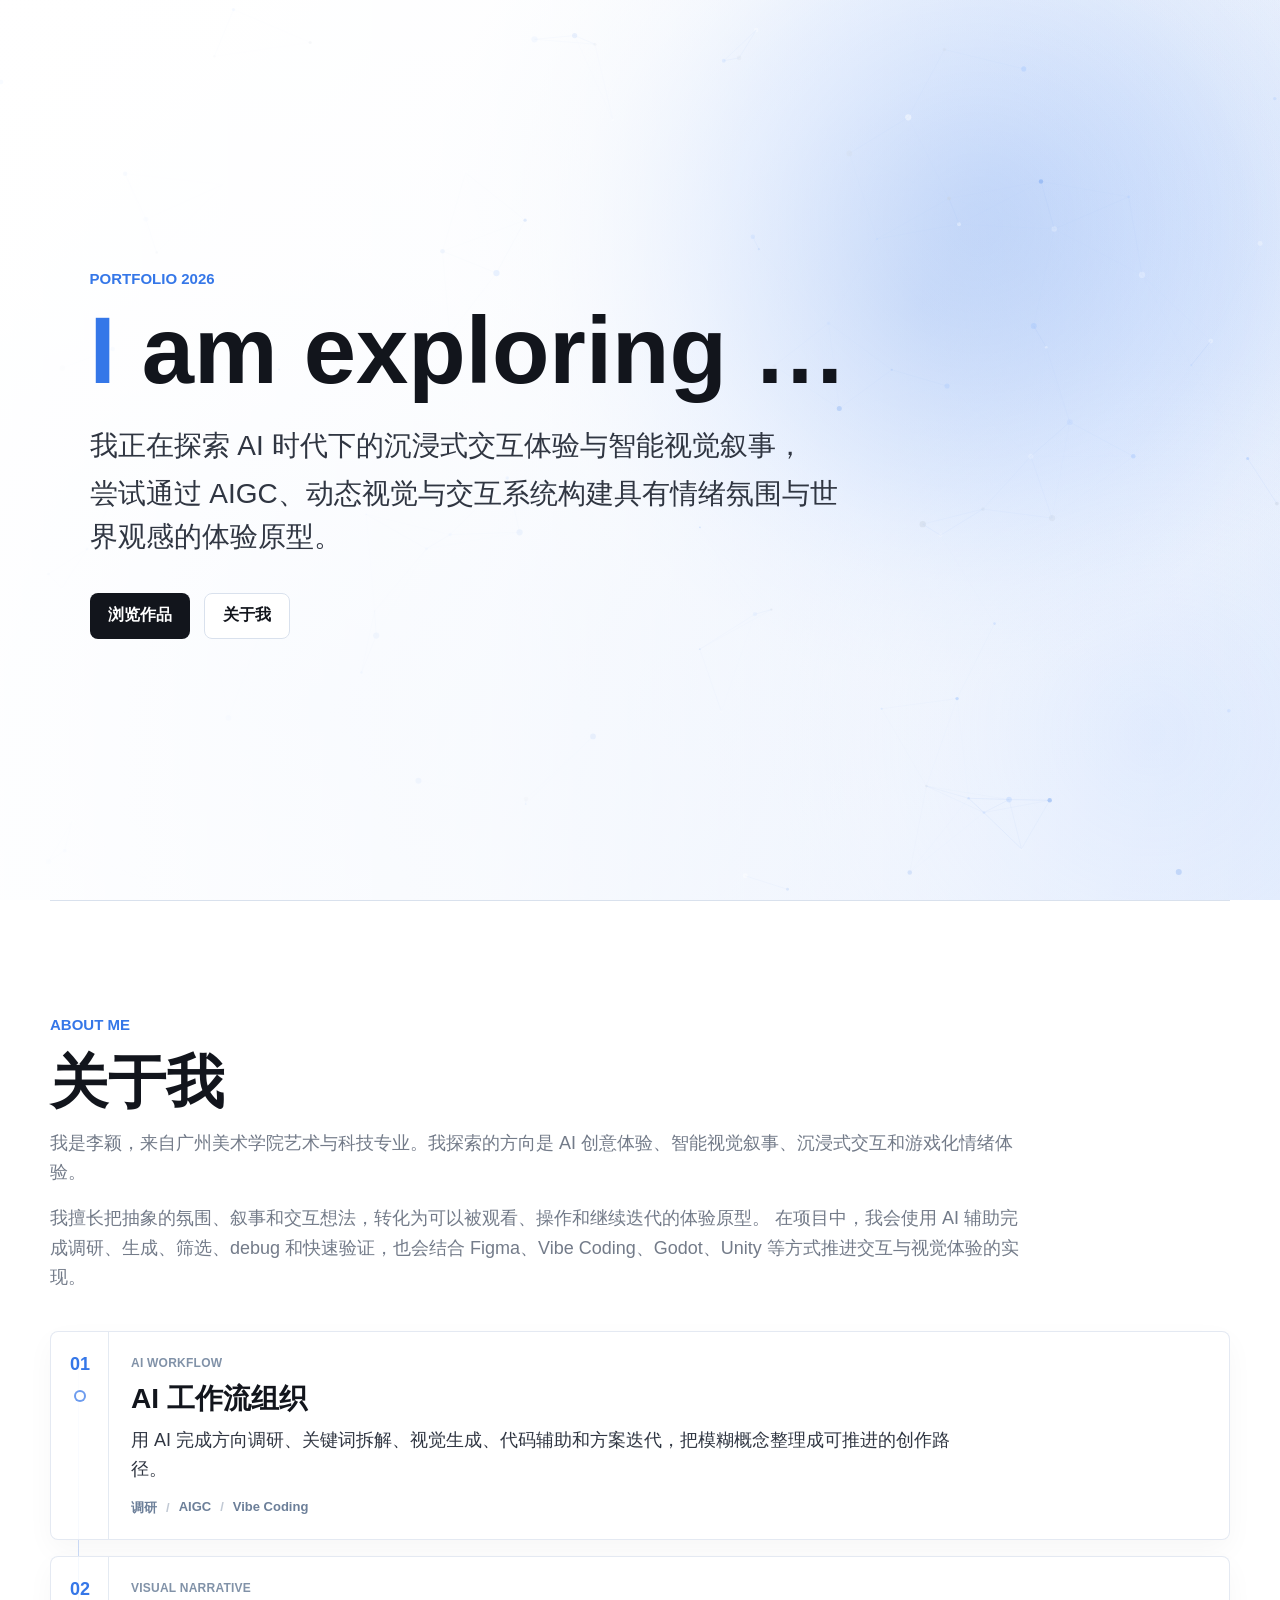
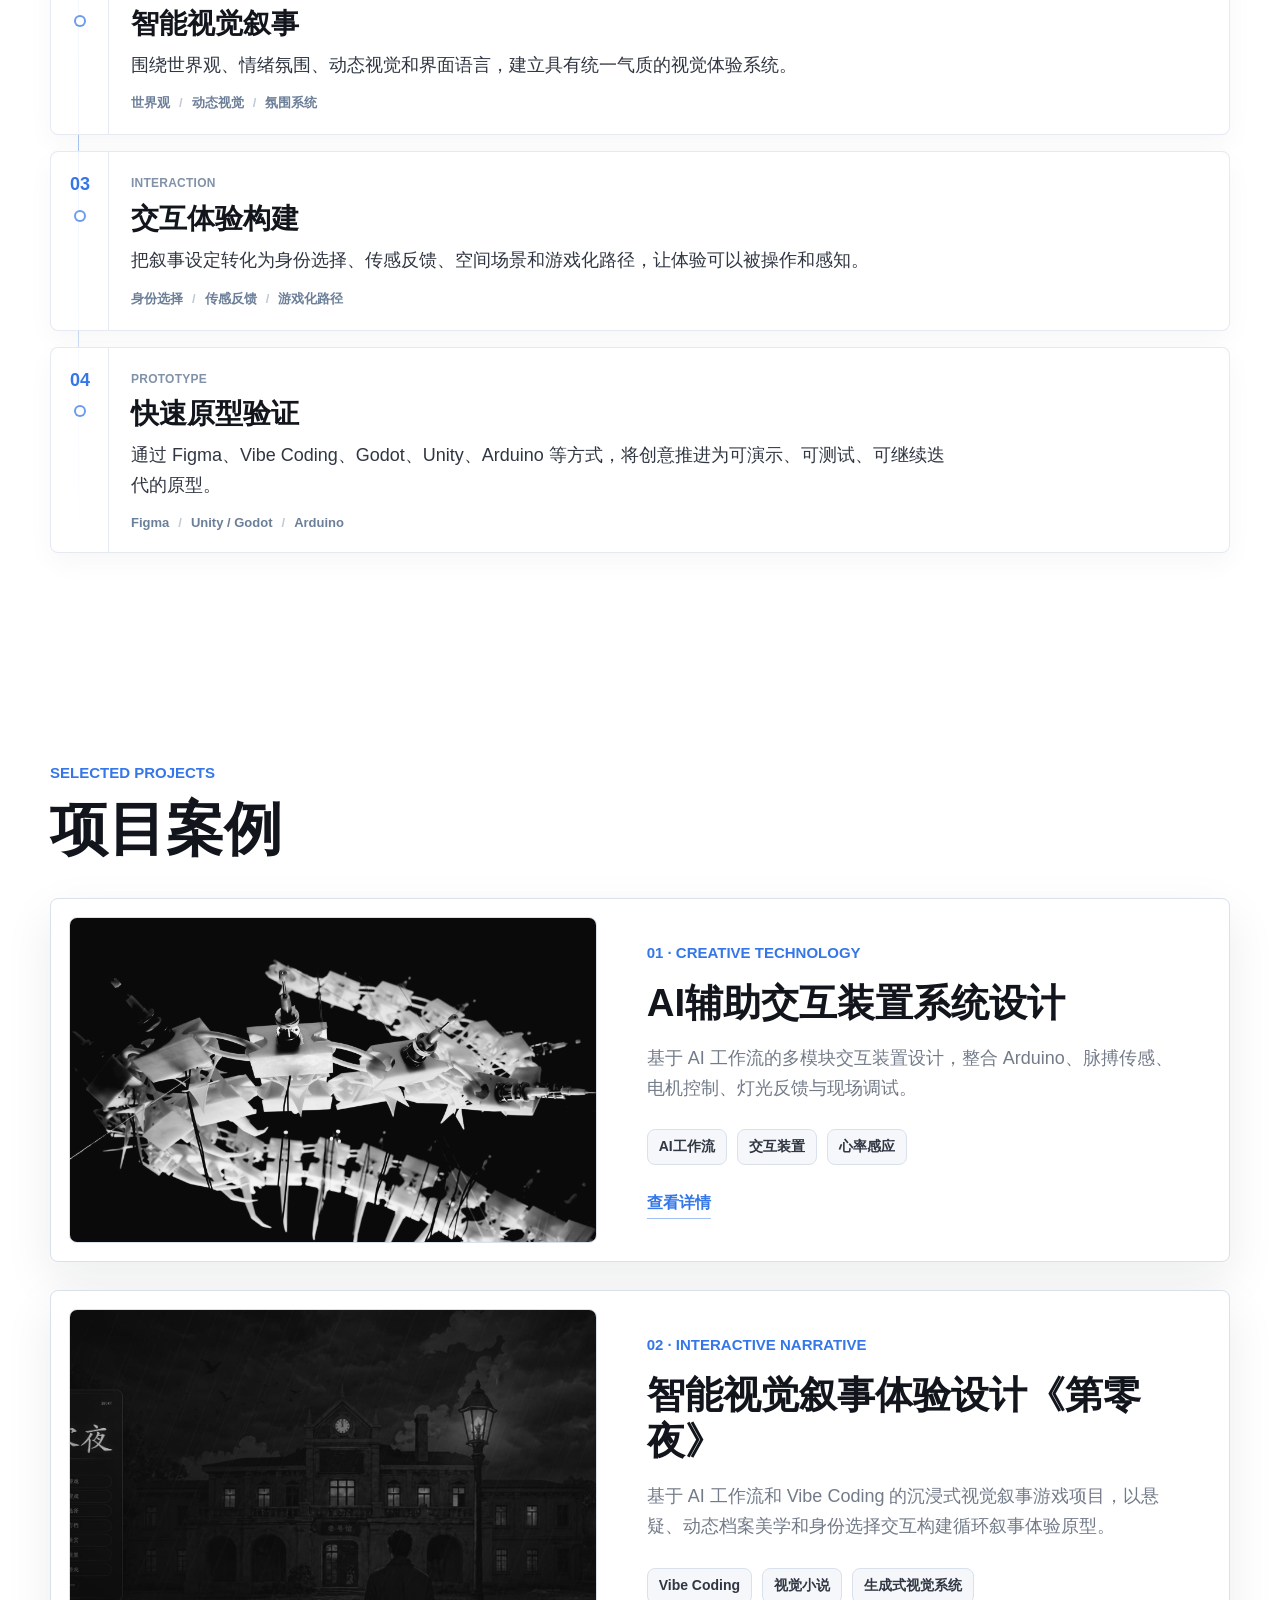
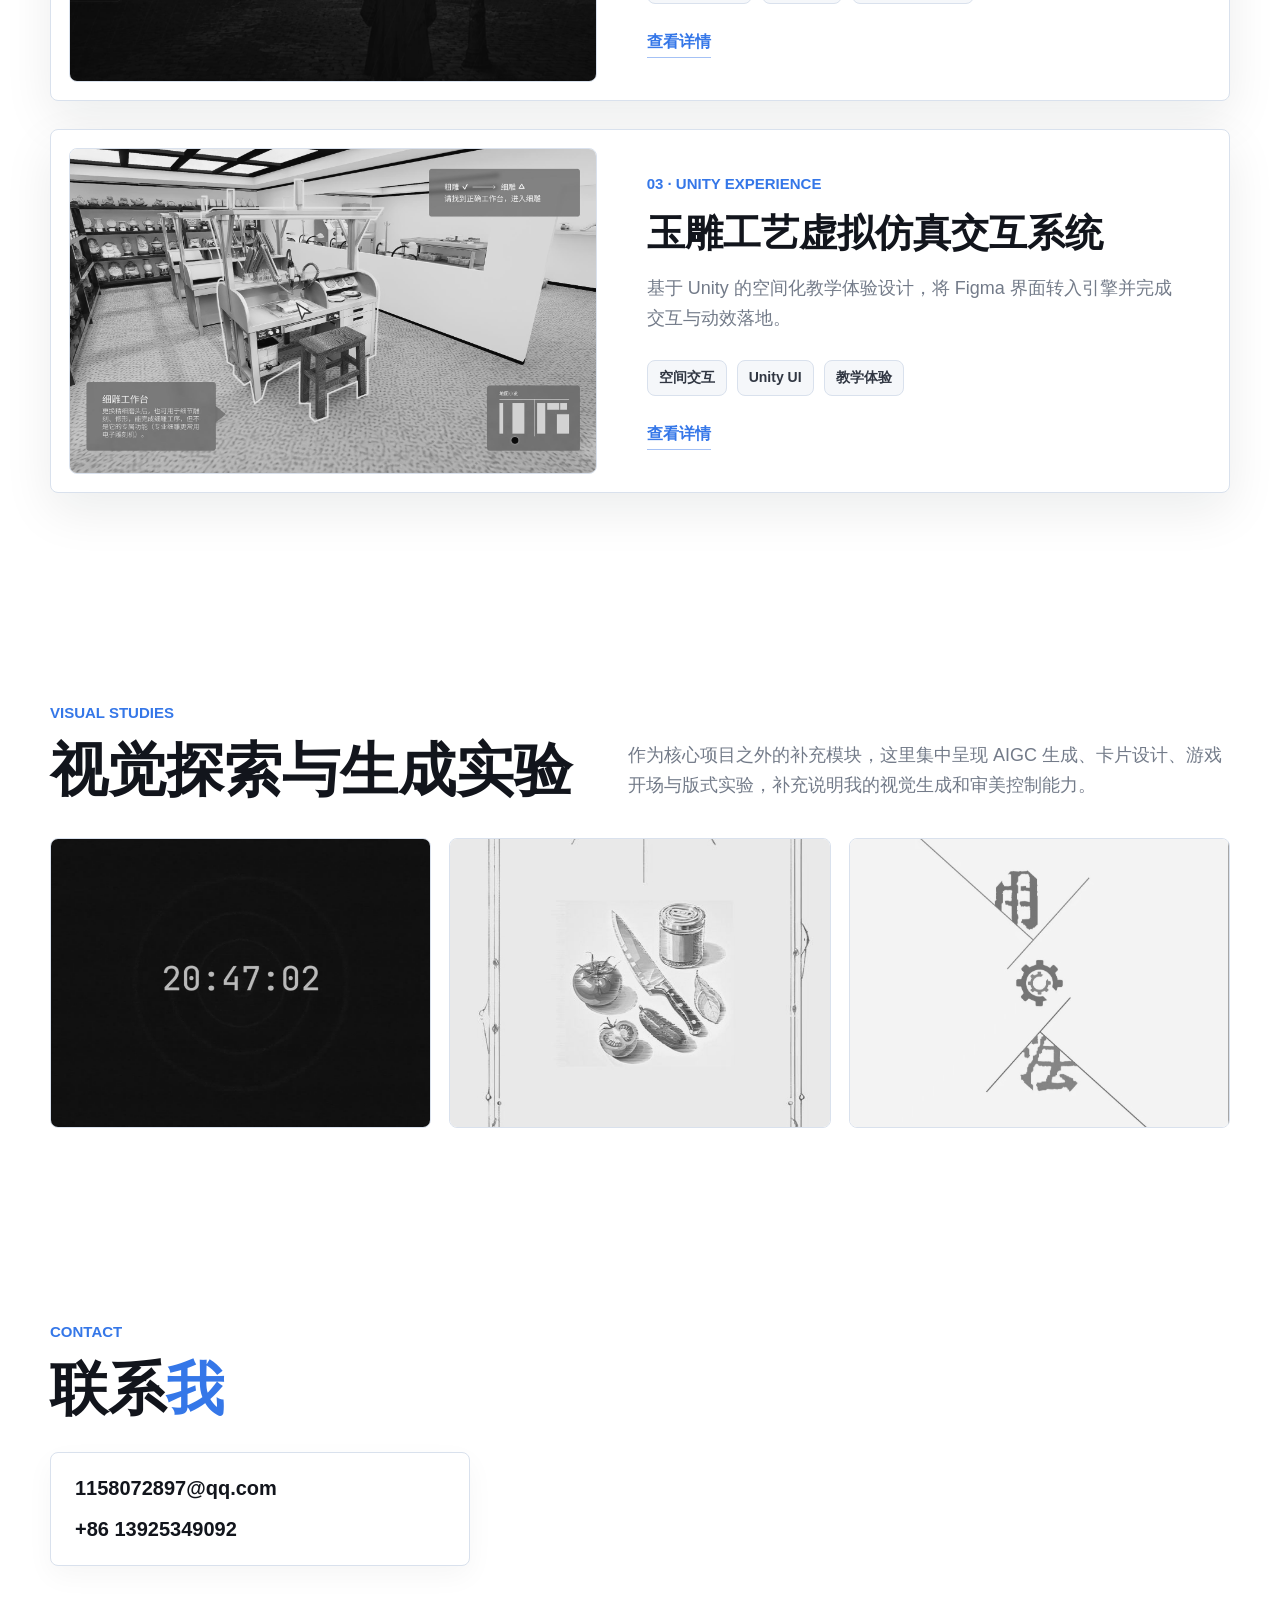
==== index.html @ 6bc585c6 "Remove unused color recognition references" ====
<!doctype html>
<html lang="zh-CN">
  <head>
    <meta charset="UTF-8" />
    <meta name="viewport" content="width=device-width, initial-scale=1.0" />
    <meta
      name="description"
      content="AI Creative Experience Design portfolio focused on AI workflow, interaction, narrative, and immersive creative technology."
    />
    <title>AI Creative Experience Portfolio</title>
    <link rel="stylesheet" href="./styles.css" />
  </head>
  <body>
    <main id="top">
      <section class="hero">
        <canvas id="opening-canvas" aria-hidden="true"></canvas>
        <div class="hero-wash"></div>
        <div class="hero-copy">
          <p class="eyebrow">Portfolio 2026</p>
          <h1 class="hero-title"><span class="title-blue">I</span> am exploring …</h1>
          <p class="lead hero-lead">
            <span>我正在探索 AI 时代下的沉浸式交互体验与智能视觉叙事，</span>
            <span>尝试通过 AIGC、动态视觉与交互系统构建具有情绪氛围与世界观感的体验原型。</span>
          </p>
          <div class="hero-actions">
            <a class="button primary" href="#projects">浏览作品</a>
            <a class="button secondary" href="#about">关于我</a>
          </div>
        </div>
      </section>

      <section class="section capability-section reveal-section" id="about" aria-labelledby="capability-title">
        <div class="section-heading about-heading">
          <p class="eyebrow">About me</p>
          <h2 id="capability-title">关于我</h2>
          <p>
            我是李颖，来自广州美术学院艺术与科技专业。我探索的方向是
            AI 创意体验、智能视觉叙事、沉浸式交互和游戏化情绪体验。
          </p>
          <p>
            我擅长把抽象的氛围、叙事和交互想法，转化为可以被观看、操作和继续迭代的体验原型。
            在项目中，我会使用 AI 辅助完成调研、生成、筛选、debug 和快速验证，也会结合
            Figma、Vibe Coding、Godot、Unity 等方式推进交互与视觉体验的实现。
          </p>
        </div>

        <div class="ability-chain" aria-label="个人能力链">
          <article class="ability-chain-card">
            <span class="chain-index">01</span>
            <div>
              <p class="chain-label">AI Workflow</p>
              <h3>AI 工作流组织</h3>
              <p>用 AI 完成方向调研、关键词拆解、视觉生成、代码辅助和方案迭代，把模糊概念整理成可推进的创作路径。</p>
              <div class="chain-tags">
                <span>调研</span>
                <span>AIGC</span>
                <span>Vibe Coding</span>
              </div>
            </div>
          </article>
          <article class="ability-chain-card">
            <span class="chain-index">02</span>
            <div>
              <p class="chain-label">Visual Narrative</p>
              <h3>智能视觉叙事</h3>
              <p>围绕世界观、情绪氛围、动态视觉和界面语言，建立具有统一气质的视觉体验系统。</p>
              <div class="chain-tags">
                <span>世界观</span>
                <span>动态视觉</span>
                <span>氛围系统</span>
              </div>
            </div>
          </article>
          <article class="ability-chain-card">
            <span class="chain-index">03</span>
            <div>
              <p class="chain-label">Interaction</p>
              <h3>交互体验构建</h3>
              <p>把叙事设定转化为身份选择、传感反馈、空间场景和游戏化路径，让体验可以被操作和感知。</p>
              <div class="chain-tags">
                <span>身份选择</span>
                <span>传感反馈</span>
                <span>游戏化路径</span>
              </div>
            </div>
          </article>
          <article class="ability-chain-card">
            <span class="chain-index">04</span>
            <div>
              <p class="chain-label">Prototype</p>
              <h3>快速原型验证</h3>
              <p>通过 Figma、Vibe Coding、Godot、Unity、Arduino 等方式，将创意推进为可演示、可测试、可继续迭代的原型。</p>
              <div class="chain-tags">
                <span>Figma</span>
                <span>Unity / Godot</span>
                <span>Arduino</span>
              </div>
            </div>
          </article>
        </div>
      </section>

      <section class="section" id="projects" aria-labelledby="projects-title">
        <div class="section-heading split">
          <div>
            <p class="eyebrow">Selected projects</p>
            <h2 id="projects-title">项目案例</h2>
          </div>
        </div>

        <div class="project-list">
          <article class="project-card featured">
            <div class="project-media asset-frame" data-label="放置装置现场照片 / 运行视频截图">
              <img loading="lazy" decoding="async" src="./assets/project-01-cover.jpg" alt="AI assisted interactive installation cover" />
            </div>
            <div class="project-info">
              <p class="eyebrow">01 · Creative Technology</p>
              <h3>AI辅助交互装置系统设计</h3>
              <p>
                基于 AI 工作流的多模块交互装置设计，整合 Arduino、脉搏传感、
                电机控制、灯光反馈与现场调试。
              </p>
              <ul class="meta-list">
                <li>AI工作流</li>
                <li>交互装置</li>
                <li>心率感应</li>
              </ul>
              <a class="text-link" href="./project-01.html">查看详情</a>
            </div>
          </article>

          <article class="project-card">
            <div class="project-media asset-frame" data-label="放置《第零夜》身份选择页 / VHS界面">
              <img loading="lazy" decoding="async" src="./assets/project-02-cover.jpg" alt="The Zero Night narrative prototype cover" />
            </div>
            <div class="project-info">
              <p class="eyebrow">02 · Interactive Narrative</p>
              <h3>智能视觉叙事体验设计《第零夜》</h3>
              <p>
                基于 AI 工作流和 Vibe Coding 的沉浸式视觉叙事游戏项目，以悬疑、动态档案美学和身份选择交互构建循环叙事体验原型。
              </p>
              <ul class="meta-list">
                <li>Vibe Coding</li>
                <li>视觉小说</li>
                <li>生成式视觉系统</li>
              </ul>
              <a class="text-link" href="./project-02.html">查看详情</a>
            </div>
          </article>

          <article class="project-card">
            <div class="project-media asset-frame" data-label="放置 Unity 场景 / UI界面截图">
              <img loading="lazy" decoding="async" src="./assets/project-03-cover.jpg" alt="Jade carving virtual simulation cover" />
            </div>
            <div class="project-info">
              <p class="eyebrow">03 · Unity Experience</p>
              <h3>玉雕工艺虚拟仿真交互系统</h3>
              <p>
                基于 Unity 的空间化教学体验设计，将 Figma 界面转入引擎并完成交互与动效落地。
              </p>
              <ul class="meta-list">
                <li>空间交互</li>
                <li>Unity UI</li>
                <li>教学体验</li>
              </ul>
              <a class="text-link" href="./project-03.html">查看详情</a>
            </div>
          </article>
        </div>
      </section>

      <section class="section visual-section" id="visuals" aria-labelledby="visuals-title">
        <div class="section-heading split visual-heading">
          <div>
          <p class="eyebrow">Visual studies</p>
          <h2 id="visuals-title">视觉探索与生成实验</h2>
          </div>
          <p>作为核心项目之外的补充模块，这里集中呈现 AIGC 生成、卡片设计、游戏开场与版式实验，补充说明我的视觉生成和审美控制能力。</p>
        </div>
        <div class="gallery">
          <a class="asset-frame visual-card" href="./visual-01.html" aria-label="查看视觉探索作品一">
            <img loading="lazy" decoding="async" src="./assets/visual-01.jpg" alt="Visual exploration 01" />
            <figcaption class="visual-tags">
              <span>AIGC生成</span>
              <span>游戏开场</span>
              <span>视频</span>
            </figcaption>
          </a>
          <a class="asset-frame visual-card" href="./visual-02.html" aria-label="查看视觉探索作品二">
            <img loading="lazy" decoding="async" src="./assets/n-sustenance-card-01.png" alt="第N食粮卡片设计" />
            <figcaption class="visual-tags">
              <span>AIGC生成</span>
              <span>卡片设计</span>
            </figcaption>
          </a>
          <a class="asset-frame visual-card" href="./visual-03.html" aria-label="查看视觉探索作品三">
            <img loading="lazy" decoding="async" src="./assets/visual-03.jpg" alt="Visual exploration 03" />
            <figcaption class="visual-tags">
              <span>版式探索</span>
              <span>宣传册</span>
            </figcaption>
          </a>
        </div>
      </section>

      <section class="section contact-section" id="contact" aria-labelledby="contact-title">
        <div>
          <p class="eyebrow">Contact</p>
          <h2 id="contact-title">联系<span class="title-blue">我</span></h2>
          <address class="contact-card">
            <a href="mailto:1158072897@qq.com">1158072897@qq.com</a>
            <a href="tel:+8613925349092">+86 13925349092</a>
          </address>
        </div>
      </section>
    </main>

    <script src="./script.js"></script>
  </body>
</html>
---- styles.css ----
:root {
  --ink: #12151c;
  --text: #303642;
  --muted: #737b89;
  --line: #d9e1ed;
  --paper: #ffffff;
  --wash: #f5f7fa;
  --blue: #3577e8;
  --blue-soft: #dfeaff;
  --slate: #8a94a5;
  --shadow: 0 18px 50px rgba(18, 21, 28, 0.08);
}

* {
  box-sizing: border-box;
}

html {
  scroll-behavior: smooth;
  width: 100%;
  overflow-x: hidden;
}

body {
  margin: 0;
  color: var(--ink);
  background: var(--paper);
  font-family: "Inter", "Noto Sans SC", "Microsoft YaHei", Arial, sans-serif;
  width: 100%;
  overflow-x: hidden;
}

a {
  color: inherit;
  text-decoration: none;
}

img {
  display: block;
  width: 100%;
  height: 100%;
  object-fit: cover;
}

.asset-frame img {
  position: absolute;
  inset: 0;
}

.project-card .asset-frame img,
.gallery .asset-frame img {
  filter: grayscale(1) saturate(0.15) contrast(0.92);
  transition: filter 720ms ease, transform 720ms ease;
}

.project-card:hover .asset-frame img,
.gallery .asset-frame:hover img {
  filter: grayscale(0) saturate(1.05) contrast(1.02);
  transform: scale(1.025);
}

.hero,
.section {
  width: min(1180px, calc(100% - 40px));
  margin: 0 auto;
}

.hero {
  position: relative;
  display: flex;
  align-items: center;
  min-height: 100vh;
  width: 100%;
  margin: 0;
  padding: 92px clamp(20px, 7vw, 110px) 86px;
  overflow: hidden;
  background:
    radial-gradient(ellipse at 78% 20%, rgba(53, 119, 232, 0.22), transparent 40%),
    radial-gradient(ellipse at 24% 78%, rgba(120, 169, 255, 0.22), transparent 44%),
    linear-gradient(135deg, #ffffff 0%, #f4f7fc 42%, #dfeaff 100%);
  --cursor-x: 72%;
  --cursor-y: 34%;
}

.hero::before {
  content: "";
  position: absolute;
  inset: 0;
  z-index: 1;
  pointer-events: none;
  opacity: 1;
  background: radial-gradient(
    circle at var(--cursor-x) var(--cursor-y),
    rgba(53, 119, 232, 0.34),
    rgba(120, 169, 255, 0.18) 20%,
    rgba(210, 225, 250, 0.1) 34%,
    transparent 48%
  );
  transition: opacity 420ms ease;
}

.hero-copy {
  position: relative;
  z-index: 2;
  max-width: 760px;
}

.hero-copy .eyebrow {
  animation: titleRise 1100ms ease-out both;
}

.eyebrow {
  margin: 0 0 14px;
  color: var(--blue);
  font-size: 15px;
  font-weight: 800;
  letter-spacing: 0;
  text-transform: uppercase;
}

h1,
h2,
h3,
p {
  margin: 0;
}

h1 {
  font-size: clamp(48px, 8vw, 94px);
  line-height: 0.96;
  letter-spacing: 0;
  white-space: nowrap;
}

.title-blue {
  color: var(--blue);
  display: inline-block;
  animation: bluePulse 4.8s ease-in-out 1200ms infinite;
}

.hero-title {
  animation: titleRise 1350ms cubic-bezier(0.16, 1, 0.3, 1) 180ms both;
}

.hero-lead {
  display: grid;
  gap: 4px;
}

.hero-lead span {
  display: block;
  animation: titleRise 1250ms cubic-bezier(0.16, 1, 0.3, 1) both;
}

.hero-lead span:nth-child(1) {
  animation-delay: 520ms;
}

.hero-lead span:nth-child(2) {
  animation-delay: 720ms;
}

h2 {
  font-size: clamp(34px, 5vw, 58px);
  line-height: 1.05;
  letter-spacing: 0;
}

h3 {
  font-size: 24px;
  line-height: 1.2;
}

p {
  color: var(--muted);
  font-size: 18px;
  line-height: 1.65;
}

.lead {
  margin-top: 28px;
  color: var(--text);
  font-size: clamp(20px, 2.4vw, 28px);
  line-height: 1.55;
}

.hero-actions {
  display: flex;
  flex-wrap: wrap;
  gap: 14px;
  margin-top: 34px;
  animation: titleRise 1200ms cubic-bezier(0.16, 1, 0.3, 1) 980ms both;
}

.button {
  display: inline-flex;
  align-items: center;
  justify-content: center;
  min-height: 46px;
  border-radius: 8px;
  padding: 0 18px;
  font-weight: 800;
}

.button.primary {
  color: #fff;
  background: var(--ink);
}

.button.secondary {
  border: 1px solid var(--line);
  color: var(--ink);
  background: #fff;
}

#opening-canvas {
  position: absolute;
  inset: 0;
  width: 100%;
  height: 100%;
  z-index: 0;
}

.hero-wash {
  position: absolute;
  inset: 0;
  z-index: 1;
  pointer-events: none;
  background:
    linear-gradient(90deg, rgba(255, 255, 255, 0.94) 0%, rgba(255, 255, 255, 0.8) 38%, rgba(255, 255, 255, 0.2) 100%),
    linear-gradient(180deg, rgba(255, 255, 255, 0.08), rgba(218, 230, 250, 0.34));
}

.asset-frame {
  position: relative;
  overflow: hidden;
  border: 1px solid var(--line);
  border-radius: 8px;
  background:
    linear-gradient(135deg, rgba(53, 119, 232, 0.12), rgba(22, 137, 108, 0.1)),
    var(--wash);
  transition: transform 520ms ease, border-color 520ms ease, box-shadow 520ms ease;
}

.asset-frame::before {
  content: "";
  position: absolute;
  inset: 0;
  z-index: 1;
  pointer-events: none;
  background:
    linear-gradient(120deg, transparent 0%, rgba(255, 255, 255, 0.32) 42%, transparent 68%),
    linear-gradient(180deg, transparent, rgba(53, 119, 232, 0.06));
  background-size: 220% 100%, 100% 100%;
  background-position: 100% 0, 0 0;
  transition: background-position 760ms ease, opacity 520ms ease;
}

.asset-frame.has-image::before {
  display: none;
}

.asset-frame.has-image {
  background: transparent;
}

.section {
  padding: 96px 0;
}

.reveal-section .section-heading .eyebrow,
.reveal-section .section-heading h2,
.reveal-section .section-heading p,
.reveal-section .ability-chain-card,
.reveal-section .capability-grid article,
.reveal-section .timeline article,
.reveal-section .workflow-map article {
  opacity: 0;
  transform: translateY(22px);
  filter: blur(6px);
  transition:
    opacity 1150ms ease,
    transform 1150ms cubic-bezier(0.16, 1, 0.3, 1),
    filter 1150ms ease;
}

.reveal-section.is-visible .section-heading .eyebrow,
.reveal-section.is-visible .section-heading h2,
.reveal-section.is-visible .section-heading p,
.reveal-section.is-visible .ability-chain-card,
.reveal-section.is-visible .capability-grid article,
.reveal-section.is-visible .timeline article,
.reveal-section.is-visible .workflow-map article {
  opacity: 1;
  transform: translateY(0);
  filter: blur(0);
}

.reveal-section.is-visible .section-heading h2 {
  transition-delay: 90ms;
}

.reveal-section.is-visible .section-heading p:nth-of-type(1) {
  transition-delay: 180ms;
}

.reveal-section.is-visible .section-heading p:nth-of-type(2) {
  transition-delay: 260ms;
}

.reveal-section.is-visible .ability-chain-card:nth-child(1) {
  transition-delay: 320ms;
}

.reveal-section.is-visible .ability-chain-card:nth-child(2) {
  transition-delay: 400ms;
}

.reveal-section.is-visible .ability-chain-card:nth-child(3) {
  transition-delay: 480ms;
}

.reveal-section.is-visible .ability-chain-card:nth-child(4) {
  transition-delay: 560ms;
}

.reveal-section.is-visible .capability-grid article:nth-child(1),
.reveal-section.is-visible .timeline article:nth-child(1),
.reveal-section.is-visible .workflow-map article:nth-child(1) {
  transition-delay: 320ms;
}

.reveal-section.is-visible .capability-grid article:nth-child(2),
.reveal-section.is-visible .timeline article:nth-child(2),
.reveal-section.is-visible .workflow-map article:nth-child(2) {
  transition-delay: 400ms;
}

.reveal-section.is-visible .capability-grid article:nth-child(3),
.reveal-section.is-visible .timeline article:nth-child(3),
.reveal-section.is-visible .workflow-map article:nth-child(3) {
  transition-delay: 480ms;
}

.reveal-section.is-visible .capability-grid article:nth-child(4),
.reveal-section.is-visible .timeline article:nth-child(4),
.reveal-section.is-visible .workflow-map article:nth-child(4) {
  transition-delay: 560ms;
}

.reveal-section.is-visible .timeline article:nth-child(5) {
  transition-delay: 640ms;
}

.section-heading {
  max-width: 850px;
  margin-bottom: 38px;
}

.section-heading p {
  margin-top: 16px;
}

.about-heading {
  max-width: 980px;
}

.section-heading.split {
  display: grid;
  grid-template-columns: 0.9fr 1fr;
  gap: 36px;
  align-items: end;
  max-width: none;
}

.capability-section {
  border-top: 1px solid var(--line);
}

.ability-chain {
  position: relative;
  display: grid;
  gap: 16px;
  margin-top: 16px;
}

.ability-chain::before {
  content: "";
  position: absolute;
  left: 28px;
  top: 26px;
  bottom: 26px;
  width: 1px;
  background: linear-gradient(180deg, rgba(53, 119, 232, 0.08), rgba(53, 119, 232, 0.42), rgba(53, 119, 232, 0.08));
}

.ability-chain-card {
  position: relative;
  display: grid;
  grid-template-columns: 58px minmax(0, 1fr);
  gap: 22px;
  align-items: start;
  border: 1px solid rgba(226, 232, 241, 0.92);
  border-radius: 8px;
  background: rgba(255, 255, 255, 0.82);
  box-shadow: 0 10px 28px rgba(18, 21, 28, 0.035);
  padding: 22px 24px 22px 0;
}

.ability-chain-card::after {
  content: "";
  position: absolute;
  left: 57px;
  top: 0;
  bottom: 0;
  width: 1px;
  background: rgba(226, 232, 241, 0.9);
}

.chain-index {
  position: relative;
  z-index: 1;
  display: grid;
  place-items: center;
  width: 58px;
  color: var(--blue);
  font-size: 18px;
  font-weight: 800;
}

.chain-index::before {
  content: "";
  position: absolute;
  width: 8px;
  height: 8px;
  border: 2px solid rgba(53, 119, 232, 0.72);
  border-radius: 50%;
  background: #fff;
  transform: translateY(31px);
}

.chain-label {
  margin: 0 0 8px;
  color: #8192a8;
  font-size: 12px;
  font-weight: 800;
  letter-spacing: 0.02em;
  text-transform: uppercase;
}

.ability-chain-card h3 {
  margin: 0 0 10px;
  font-size: clamp(22px, 2.2vw, 30px);
}

.ability-chain-card p:not(.chain-label) {
  max-width: 820px;
  margin: 0;
  color: var(--text);
}

.chain-tags {
  display: flex;
  flex-wrap: wrap;
  gap: 0;
  margin-top: 14px;
}

.chain-tags span {
  color: #6c7f99;
  font-size: 13px;
  font-weight: 800;
  padding: 0;
}

.chain-tags span::after {
  content: "/";
  margin: 0 9px;
  color: rgba(108, 127, 153, 0.42);
  font-weight: 700;
}

.chain-tags span:last-child::after {
  content: "";
  margin: 0;
}

.capability-grid,
.timeline,
.workflow-map {
  display: grid;
  grid-template-columns: repeat(4, minmax(0, 1fr));
  gap: 18px;
}

.capability-grid article,
.timeline article,
.workflow-map article,
.contact-card {
  border: 1px solid var(--line);
  border-radius: 8px;
  background: #fff;
  padding: 24px;
  box-shadow: 0 10px 28px rgba(18, 21, 28, 0.04);
}

.capability-grid span,
.timeline span,
.workflow-map span {
  color: var(--blue);
  font-size: 32px;
  font-weight: 800;
}

.capability-grid h3,
.timeline h3,
.workflow-map h3 {
  margin: 18px 0 10px;
}

.capability-visual-grid {
  grid-template-columns: 1.55fr repeat(3, minmax(0, 1fr));
}

.capability-card {
  position: relative;
  overflow: hidden;
  min-height: 226px;
}

.capability-card-featured {
  border-color: rgba(53, 119, 232, 0.14);
  background:
    linear-gradient(180deg, rgba(255, 255, 255, 0.98), rgba(246, 250, 255, 0.96)),
    #fff;
}

.capability-card-head {
  display: flex;
  justify-content: space-between;
  gap: 14px;
  align-items: center;
}

.capability-card-head small {
  color: #8192a8;
  font-size: 11px;
  font-weight: 800;
  letter-spacing: 0;
  text-transform: uppercase;
}

.capability-card p {
  position: relative;
  z-index: 1;
}

.workflow-pills,
.capability-tags {
  position: relative;
  z-index: 1;
  display: flex;
  flex-wrap: wrap;
  gap: 8px;
  margin-top: 22px;
}

.workflow-pills span,
.capability-tags span {
  border: 1px solid rgba(53, 119, 232, 0.14);
  border-radius: 6px;
  background: rgba(248, 251, 255, 0.84);
  color: #53657d;
  font-size: 13px;
  font-weight: 700;
  padding: 7px 10px;
}

.workflow-pills span {
  border-color: rgba(53, 119, 232, 0.18);
  color: #2f73df;
}

.ai-workflow-section {
  border-top: 1px solid var(--line);
  border-bottom: 1px solid var(--line);
}

.ai-workflow-section .workflow-map article {
  border-color: rgba(53, 119, 232, 0.16);
  background:
    linear-gradient(180deg, rgba(255, 255, 255, 0.96), rgba(242, 247, 255, 0.92)),
    #fff;
  box-shadow: 0 14px 34px rgba(53, 119, 232, 0.08);
}

.ai-workflow-section .workflow-map span {
  color: #2f73df;
}

.ai-workflow-section .workflow-map h3 {
  color: var(--ink);
}

.project-list {
  display: grid;
  gap: 28px;
}

.project-card {
  display: grid;
  grid-template-columns: 0.9fr 1fr;
  gap: 28px;
  align-items: stretch;
  min-height: 360px;
  border: 1px solid var(--line);
  border-radius: 8px;
  background: #fff;
  box-shadow: var(--shadow);
  padding: 18px;
  transition: transform 560ms ease, box-shadow 560ms ease, border-color 560ms ease;
}

.project-card:hover {
  border-color: rgba(53, 119, 232, 0.34);
  box-shadow: 0 24px 70px rgba(18, 21, 28, 0.12);
  transform: translateY(-6px);
}

.project-card:hover .asset-frame {
  border-color: rgba(53, 119, 232, 0.35);
  box-shadow: inset 0 0 0 1px rgba(53, 119, 232, 0.1);
}

.project-card:hover .asset-frame::before,
.gallery .asset-frame:hover::before {
  opacity: 0.72;
  transform: none;
  background-position: 0 0, 0 0;
}

.project-card.featured {
  grid-template-columns: 0.9fr 1fr;
  min-height: 360px;
}

.project-media {
  min-height: 324px;
}

.project-info {
  display: flex;
  flex-direction: column;
  justify-content: center;
  padding: 24px 22px;
}

.project-info h3 {
  margin-bottom: 18px;
  font-size: clamp(28px, 3vw, 42px);
}

.meta-list {
  display: flex;
  flex-wrap: wrap;
  gap: 10px;
  margin: 26px 0 0;
  padding: 0;
  list-style: none;
}

.meta-list li {
  border: 1px solid var(--line);
  border-radius: 8px;
  background: var(--wash);
  color: var(--text);
  padding: 8px 11px;
  font-size: 14px;
  font-weight: 700;
}

.text-link {
  width: fit-content;
  margin-top: 28px;
  border-bottom: 1px solid rgba(53, 119, 232, 0.45);
  color: var(--blue);
  font-size: 16px;
  font-weight: 800;
  padding-bottom: 4px;
  transition: transform 460ms ease, border-color 460ms ease, color 460ms ease;
}

.text-link:hover {
  border-color: var(--blue);
  transform: translateX(4px);
}

.workflow-section {
  border-top: 1px solid var(--line);
  border-bottom: 1px solid var(--line);
}

.timeline {
  grid-template-columns: repeat(5, minmax(0, 1fr));
}

.timeline article:nth-child(2n) {
  background: var(--wash);
}

.gallery {
  display: grid;
  grid-template-columns: repeat(3, minmax(0, 1fr));
  gap: 18px;
}

.gallery .asset-frame {
  min-height: 290px;
  margin: 0;
}

.visual-card {
  display: block;
}

.visual-tags {
  position: absolute;
  left: 16px;
  right: 16px;
  bottom: 16px;
  z-index: 2;
  display: flex;
  flex-wrap: wrap;
  gap: 8px;
  opacity: 0;
  transform: translateY(12px);
  transition: opacity 520ms ease, transform 520ms ease;
}

.visual-tags span {
  border: 1px solid rgba(255, 255, 255, 0.45);
  border-radius: 8px;
  background: rgba(255, 255, 255, 0.72);
  color: #41516a;
  backdrop-filter: blur(12px);
  padding: 7px 9px;
  font-size: 13px;
  font-weight: 800;
}

.gallery .asset-frame:hover .visual-tags {
  opacity: 1;
  transform: translateY(0);
}

.gallery .asset-frame:hover {
  border-color: rgba(53, 119, 232, 0.34);
  box-shadow: 0 22px 58px rgba(18, 21, 28, 0.1);
  transform: translateY(-6px);
}

.visual-link {
  display: inline-block;
}

.visual-heading {
  align-items: start;
}

.visual-heading .visual-link {
  justify-self: end;
  margin-top: 8px;
}

.detail-page {
  position: relative;
  background:
    radial-gradient(ellipse at 78% 10%, rgba(53, 119, 232, 0.14), transparent 34%),
    radial-gradient(ellipse at 14% 42%, rgba(120, 169, 255, 0.14), transparent 36%),
    #f5f7fa;
}

.detail-page main {
  position: relative;
  z-index: 1;
}

.ambient-canvas {
  position: fixed;
  inset: 0;
  z-index: 0;
  width: 100%;
  height: 100%;
  pointer-events: none;
}

.detail-hero,
.detail-section {
  width: min(1180px, calc(100% - 40px));
  margin: 0 auto;
}

.detail-hero {
  display: grid;
  grid-template-columns: 0.92fr 1.08fr;
  gap: 48px;
  align-items: end;
  padding: 64px 0 56px;
}

.back-link {
  display: inline-block;
  margin-bottom: 34px;
  color: var(--muted);
  font-size: 15px;
  font-weight: 800;
}

.detail-hero h1 {
  white-space: normal;
  font-size: clamp(42px, 6vw, 78px);
}

.detail-cover {
  min-height: 500px;
}

.detail-section {
  padding: 56px 0;
}

.video-shell {
  overflow: hidden;
  border: 1px solid var(--line);
  border-radius: 8px;
  background: #e8eef7;
  box-shadow: var(--shadow);
}

.project-video {
  display: block;
  width: 100%;
  aspect-ratio: 16 / 9;
  background: #111827;
}

.detail-grid {
  display: grid;
  grid-template-columns: repeat(3, minmax(0, 1fr));
  gap: 18px;
}

.detail-grid article,
.detail-note {
  border: 1px solid var(--line);
  border-radius: 8px;
  background: #fff;
  padding: 24px;
}

.detail-grid h3,
.detail-note h3 {
  margin-bottom: 12px;
}

.process-flow {
  display: grid;
  grid-template-columns: repeat(4, minmax(0, 1fr));
  gap: 18px;
}

.process-flow article {
  border: 1px solid var(--line);
  border-radius: 8px;
  background: rgba(255, 255, 255, 0.86);
  padding: 24px;
  box-shadow: 0 10px 28px rgba(18, 21, 28, 0.04);
}

.process-flow article:nth-child(2n) {
  background: var(--wash);
}

.process-flow span {
  color: var(--blue);
  font-size: 18px;
  font-weight: 800;
}

.process-flow h3 {
  margin: 16px 0 10px;
}

.detail-gallery {
  display: grid;
  grid-template-columns: repeat(3, minmax(0, 1fr));
  gap: 18px;
}

.detail-gallery .asset-frame {
  min-height: 260px;
}

.case-study-page {
  color: var(--ink);
}

.case-section {
  width: min(1180px, calc(100% - 40px));
  margin: 0 auto;
  padding: 92px 0;
}

.case-section-heading {
  max-width: 760px;
  margin-bottom: 34px;
}

.case-section-heading h2 {
  margin-top: 8px;
  font-size: clamp(36px, 5vw, 64px);
}

.case-section-heading p:not(.eyebrow) {
  margin-top: 16px;
  color: var(--text);
  font-size: clamp(18px, 2vw, 24px);
  line-height: 1.65;
}

.case-hero {
  min-height: 92vh;
  align-items: center;
  padding: 54px 0 76px;
}

.case-hero-copy {
  max-width: 680px;
}

.case-concept {
  width: fit-content;
  margin: 34px 0 14px;
  border-left: 3px solid var(--blue);
  color: var(--blue);
  font-size: 14px;
  font-weight: 900;
  padding-left: 12px;
}

.case-hero h1 {
  max-width: 780px;
  font-size: clamp(48px, 7vw, 92px);
  line-height: 1.03;
}

.case-hero .lead {
  max-width: 620px;
  margin-top: 28px;
}

.case-hero-tags,
.case-hero-tags span {
  letter-spacing: 0;
}

.case-hero-tags,
.case-meta-grid,
.case-focus-grid,
.signal-flow,
.strategy-grid,
.reflection-grid {
  display: grid;
  gap: 18px;
}

.case-hero-tags {
  display: flex;
  flex-wrap: wrap;
  margin-top: 28px;
  gap: 10px;
}

.case-hero-tags span {
  border: 1px solid rgba(53, 119, 232, 0.15);
  border-radius: 6px;
  background: rgba(255, 255, 255, 0.76);
  color: #425a78;
  font-size: 14px;
  font-weight: 800;
  padding: 8px 11px;
}

.case-hero-media {
  min-height: 620px;
}

.case-overview-grid {
  display: grid;
  grid-template-columns: 0.92fr 1.08fr;
  gap: 28px;
  align-items: stretch;
}

.case-statement {
  display: flex;
  min-height: 300px;
  flex-direction: column;
  justify-content: flex-end;
  border: 1px solid rgba(53, 119, 232, 0.16);
  border-radius: 8px;
  background:
    linear-gradient(145deg, rgba(255, 255, 255, 0.98), rgba(239, 246, 255, 0.94)),
    #fff;
  box-shadow: 0 18px 48px rgba(53, 119, 232, 0.08);
  padding: 32px;
}

.case-statement span,
.reflection-grid span {
  color: var(--blue);
  font-size: 14px;
  font-weight: 900;
}

.case-statement p {
  margin-top: 18px;
  color: var(--ink);
  font-size: clamp(28px, 3.4vw, 46px);
  font-weight: 900;
  line-height: 1.18;
}

.case-meta-grid {
  grid-template-columns: repeat(2, minmax(0, 1fr));
  margin: 0;
}

.case-meta-grid div,
.case-focus-grid article,
.signal-flow article,
.case-process-list article,
.strategy-panels article,
.reflection-grid article {
  border: 1px solid var(--line);
  border-radius: 8px;
  background: rgba(255, 255, 255, 0.86);
  box-shadow: 0 10px 28px rgba(18, 21, 28, 0.04);
  padding: 24px;
}

.case-meta-grid dt,
.case-focus-grid span,
.signal-flow span,
.case-process-list span,
.system-column span {
  color: #7d91ad;
  font-size: 13px;
  font-weight: 900;
  text-transform: uppercase;
}

.case-meta-grid dd {
  margin: 12px 0 0;
  color: var(--ink);
  font-size: 18px;
  font-weight: 800;
  line-height: 1.5;
}

.case-focus-grid {
  grid-template-columns: repeat(3, minmax(0, 1fr));
}

.case-focus-grid h3,
.signal-flow h3,
.case-process-list h3,
.strategy-panels h3 {
  margin: 16px 0 10px;
  font-size: 24px;
}

.case-solution {
  padding-top: 118px;
  padding-bottom: 118px;
}

.signal-flow {
  position: relative;
  grid-template-columns: repeat(4, minmax(0, 1fr));
}

.signal-flow::before {
  content: "";
  position: absolute;
  left: 10%;
  right: 10%;
  top: 50%;
  height: 1px;
  background: linear-gradient(90deg, transparent, rgba(53, 119, 232, 0.36), transparent);
}

.signal-flow article {
  position: relative;
  z-index: 1;
  min-height: 210px;
}

.case-video-shell {
  box-shadow: 0 26px 76px rgba(18, 21, 28, 0.14);
}

.case-sticky-layout {
  display: grid;
  grid-template-columns: 0.7fr 1.3fr;
  gap: 52px;
  align-items: start;
}

.case-sticky-copy {
  position: sticky;
  top: 72px;
}

.case-sticky-copy h2 {
  margin-top: 8px;
  font-size: clamp(34px, 4.6vw, 58px);
}

.case-sticky-copy p:not(.eyebrow) {
  margin-top: 18px;
  color: var(--text);
  font-size: 20px;
  line-height: 1.7;
}

.case-process-list {
  display: grid;
  gap: 18px;
}

.case-process-list article {
  min-height: 190px;
}

.strategy-grid {
  grid-template-columns: 1.05fr 0.95fr;
  align-items: stretch;
}

.strategy-image {
  min-height: 620px;
}

.strategy-panels {
  display: grid;
  gap: 18px;
}

.system-map {
  display: grid;
  grid-template-columns: repeat(4, minmax(0, 1fr));
  gap: 16px;
}

.system-column {
  position: relative;
  display: grid;
  gap: 12px;
  border: 1px solid rgba(53, 119, 232, 0.16);
  border-radius: 8px;
  background: rgba(255, 255, 255, 0.84);
  padding: 24px;
}

.system-column:not(:last-child)::after {
  content: "";
  position: absolute;
  right: -16px;
  top: 50%;
  width: 16px;
  height: 1px;
  background: rgba(53, 119, 232, 0.36);
}

.system-column strong {
  color: var(--ink);
  font-size: 18px;
}

.case-gallery .asset-frame {
  min-height: 320px;
}

.case-reflection {
  padding-bottom: 126px;
}

.reflection-grid {
  grid-template-columns: repeat(2, minmax(0, 1fr));
}

.reflection-grid p {
  margin-top: 16px;
  color: var(--ink);
  font-size: clamp(22px, 2.4vw, 32px);
  font-weight: 800;
  line-height: 1.42;
}

.visual-work-hero {
  align-items: center;
}

.visual-video-shell {
  background: #0f1724;
}

.visual-display-grid {
  display: grid;
  grid-template-columns: 1.1fr 0.9fr;
  gap: 18px;
  align-items: stretch;
}

.visual-display-grid .asset-frame {
  min-height: 560px;
}

.pdf-shell {
  overflow: hidden;
  height: min(76vh, 860px);
  min-height: 620px;
  border: 1px solid var(--line);
  border-radius: 8px;
  background: #fff;
  box-shadow: var(--shadow);
}

.pdf-shell iframe {
  width: 100%;
  height: 100%;
  border: 0;
}

.n-card-cover {
  background: #f3ead0;
}

.n-card-cover img {
  object-fit: contain;
  padding: 22px;
}

.card-showcase-grid {
  display: grid;
  grid-template-columns: repeat(3, minmax(0, 1fr));
  gap: 24px;
}

.n-sustenance-card {
  position: relative;
  overflow: hidden;
  margin: 0;
  border: 1px solid rgba(130, 102, 52, 0.24);
  border-radius: 8px;
  background: #f7efd8;
  box-shadow: 0 18px 48px rgba(74, 58, 30, 0.08);
  transition: transform 560ms ease, box-shadow 560ms ease, border-color 560ms ease;
}

.n-sustenance-card img {
  position: static;
  width: 100%;
  height: auto;
  object-fit: contain;
}

.n-sustenance-card:hover {
  border-color: rgba(130, 102, 52, 0.42);
  box-shadow: 0 26px 70px rgba(74, 58, 30, 0.14);
  transform: translateY(-6px);
}

.keyword-note {
  max-width: none;
}

.keyword-list {
  display: flex;
  flex-wrap: wrap;
  gap: 10px;
}

.keyword-list span {
  border: 1px solid var(--line);
  border-radius: 8px;
  background: rgba(255, 255, 255, 0.72);
  color: #41516a;
  padding: 9px 12px;
  font-size: 14px;
  font-weight: 800;
}

.brochure-pages {
  display: grid;
  grid-template-columns: repeat(2, minmax(0, 1fr));
  gap: 18px;
}

.brochure-pages img {
  position: static;
  width: 100%;
  height: auto;
  border: 1px solid var(--line);
  border-radius: 8px;
  background: #fff;
  box-shadow: 0 14px 36px rgba(18, 21, 28, 0.08);
}

.detail-reveal .back-link,
.detail-reveal .eyebrow,
.detail-reveal h1,
.detail-reveal h2,
.detail-reveal .lead,
.detail-reveal .detail-cover,
.detail-reveal .video-shell,
.detail-reveal .detail-grid article,
.detail-reveal .process-flow article,
.detail-reveal .detail-gallery .asset-frame,
.detail-reveal .case-statement,
.detail-reveal .case-meta-grid div,
.detail-reveal .case-focus-grid article,
.detail-reveal .signal-flow article,
.detail-reveal .case-process-list article,
.detail-reveal .strategy-image,
.detail-reveal .strategy-panels article,
.detail-reveal .system-column,
.detail-reveal .reflection-grid article {
  opacity: 0;
  transform: translateY(24px);
  filter: blur(6px);
  transition:
    opacity 1150ms ease,
    transform 1150ms cubic-bezier(0.16, 1, 0.3, 1),
    filter 1150ms ease;
}

.detail-reveal.is-visible .back-link,
.detail-reveal.is-visible .eyebrow,
.detail-reveal.is-visible h1,
.detail-reveal.is-visible h2,
.detail-reveal.is-visible .lead,
.detail-reveal.is-visible .detail-cover,
.detail-reveal.is-visible .video-shell,
.detail-reveal.is-visible .detail-grid article,
.detail-reveal.is-visible .process-flow article,
.detail-reveal.is-visible .detail-gallery .asset-frame,
.detail-reveal.is-visible .case-statement,
.detail-reveal.is-visible .case-meta-grid div,
.detail-reveal.is-visible .case-focus-grid article,
.detail-reveal.is-visible .signal-flow article,
.detail-reveal.is-visible .case-process-list article,
.detail-reveal.is-visible .strategy-image,
.detail-reveal.is-visible .strategy-panels article,
.detail-reveal.is-visible .system-column,
.detail-reveal.is-visible .reflection-grid article {
  opacity: 1;
  transform: translateY(0);
  filter: blur(0);
}

.detail-reveal.is-visible .eyebrow {
  transition-delay: 90ms;
}

.detail-reveal.is-visible h1,
.detail-reveal.is-visible h2 {
  transition-delay: 160ms;
}

.detail-reveal.is-visible .lead,
.detail-reveal.is-visible .video-shell {
  transition-delay: 280ms;
}

.detail-reveal.is-visible .detail-cover,
.detail-reveal.is-visible .detail-grid article:nth-child(1),
.detail-reveal.is-visible .process-flow article:nth-child(1),
.detail-reveal.is-visible .detail-gallery .asset-frame:nth-child(1),
.detail-reveal.is-visible .case-statement,
.detail-reveal.is-visible .case-meta-grid div:nth-child(1),
.detail-reveal.is-visible .case-focus-grid article:nth-child(1),
.detail-reveal.is-visible .signal-flow article:nth-child(1),
.detail-reveal.is-visible .case-process-list article:nth-child(1),
.detail-reveal.is-visible .strategy-image,
.detail-reveal.is-visible .system-column:nth-child(1),
.detail-reveal.is-visible .reflection-grid article:nth-child(1) {
  transition-delay: 360ms;
}

.detail-reveal.is-visible .detail-grid article:nth-child(2),
.detail-reveal.is-visible .process-flow article:nth-child(2),
.detail-reveal.is-visible .detail-gallery .asset-frame:nth-child(2),
.detail-reveal.is-visible .case-meta-grid div:nth-child(2),
.detail-reveal.is-visible .case-focus-grid article:nth-child(2),
.detail-reveal.is-visible .signal-flow article:nth-child(2),
.detail-reveal.is-visible .case-process-list article:nth-child(2),
.detail-reveal.is-visible .strategy-panels article:nth-child(1),
.detail-reveal.is-visible .system-column:nth-child(2),
.detail-reveal.is-visible .reflection-grid article:nth-child(2) {
  transition-delay: 460ms;
}

.detail-reveal.is-visible .detail-grid article:nth-child(3),
.detail-reveal.is-visible .process-flow article:nth-child(3),
.detail-reveal.is-visible .detail-gallery .asset-frame:nth-child(3),
.detail-reveal.is-visible .case-meta-grid div:nth-child(3),
.detail-reveal.is-visible .case-focus-grid article:nth-child(3),
.detail-reveal.is-visible .signal-flow article:nth-child(3),
.detail-reveal.is-visible .case-process-list article:nth-child(3),
.detail-reveal.is-visible .strategy-panels article:nth-child(2),
.detail-reveal.is-visible .system-column:nth-child(3) {
  transition-delay: 560ms;
}

.detail-reveal.is-visible .process-flow article:nth-child(4),
.detail-reveal.is-visible .case-meta-grid div:nth-child(4),
.detail-reveal.is-visible .signal-flow article:nth-child(4),
.detail-reveal.is-visible .case-process-list article:nth-child(4),
.detail-reveal.is-visible .strategy-panels article:nth-child(3),
.detail-reveal.is-visible .system-column:nth-child(4) {
  transition-delay: 660ms;
}

.contact-section {
  display: block;
  padding-bottom: 120px;
}

.contact-card {
  display: grid;
  gap: 18px;
  width: min(100%, 420px);
  margin-top: 32px;
  font-style: normal;
}

.contact-card a,
.contact-card span {
  color: var(--ink);
  font-size: 20px;
  font-weight: 800;
}

@keyframes titleRise {
  from {
    opacity: 0;
    transform: translateY(18px);
    filter: blur(6px);
  }

  to {
    opacity: 1;
    transform: translateY(0);
    filter: blur(0);
  }
}

@keyframes bluePulse {
  0%,
  100% {
    color: var(--blue);
    text-shadow: 0 0 0 rgba(53, 119, 232, 0);
  }

  50% {
    color: #1f6ff2;
    text-shadow: 0 0 24px rgba(53, 119, 232, 0.28);
  }
}

@media (max-width: 920px) {
  .hero,
  .project-card,
  .project-card.featured,
  .section-heading.split,
  .contact-section,
  .detail-hero,
  .visual-display-grid,
  .case-overview-grid,
  .case-sticky-layout,
  .strategy-grid,
  .reflection-grid {
    grid-template-columns: 1fr;
  }

  .hero {
    min-height: 760px;
  }

  .capability-grid,
  .capability-visual-grid,
  .timeline,
  .workflow-map,
  .gallery,
  .detail-grid,
  .process-flow,
  .detail-gallery,
  .case-focus-grid,
  .signal-flow,
  .system-map,
  .brochure-pages,
  .card-showcase-grid {
    grid-template-columns: repeat(2, minmax(0, 1fr));
  }

  .case-hero {
    min-height: auto;
  }

  .case-hero-media {
    min-height: 440px;
  }

  .case-sticky-copy {
    position: static;
  }

  .signal-flow::before,
  .system-column:not(:last-child)::after {
    display: none;
  }
}

@media (max-width: 620px) {
  h1 {
    font-size: clamp(36px, 10.6vw, 44px);
  }

  .hero,
  .section {
    width: min(100% - 28px, 1180px);
  }

  .hero {
    width: 100%;
    padding: 84px 24px 78px;
  }

  .hero-copy {
    max-width: 100%;
    min-width: 0;
  }

  .hero-title {
    max-width: 100%;
    white-space: nowrap;
  }

  .hero-lead span {
    overflow-wrap: anywhere;
  }

  .section {
    padding: 68px 0;
  }

  .capability-grid,
  .capability-visual-grid,
  .timeline,
  .workflow-map,
  .gallery,
  .detail-grid,
  .process-flow,
  .detail-gallery,
  .case-focus-grid,
  .signal-flow,
  .system-map,
  .brochure-pages,
  .card-showcase-grid {
    grid-template-columns: 1fr;
  }

  .project-card {
    padding: 12px;
  }

  .ability-chain::before {
    left: 23px;
  }

  .ability-chain-card {
    grid-template-columns: 48px minmax(0, 1fr);
    gap: 16px;
    padding: 20px 18px 20px 0;
  }

  .ability-chain-card::after {
    left: 47px;
  }

  .chain-index {
    width: 48px;
  }

  .capability-card {
    min-height: auto;
  }

  .project-media,
  .gallery .asset-frame {
    min-height: 230px;
  }

  .case-section,
  .detail-hero {
    width: min(100% - 28px, 1180px);
  }

  .case-section {
    padding: 68px 0;
  }

  .case-hero {
    padding-top: 36px;
  }

  .case-hero-media,
  .strategy-image,
  .case-gallery .asset-frame {
    min-height: 280px;
  }

  .case-overview-grid,
  .case-meta-grid {
    grid-template-columns: 1fr;
  }

  .case-statement {
    min-height: 240px;
    padding: 24px;
  }

  .case-sticky-layout {
    gap: 26px;
  }

  .pdf-shell {
    min-height: 520px;
  }

}

@media (max-width: 380px) {
  h1 {
    font-size: clamp(32px, 9.4vw, 36px);
  }

  .hero {
    padding-right: 20px;
    padding-left: 20px;
  }

  .lead {
    font-size: 19px;
  }
}

@media (prefers-reduced-motion: reduce) {
  .hero-copy .eyebrow,
  .hero-title,
  .hero-lead span,
  .hero-actions,
  .title-blue {
    animation: none;
  }

  .project-card,
  .asset-frame,
  .asset-frame::before,
  .text-link,
  .project-card .asset-frame img,
  .gallery .asset-frame img,
  .visual-tags,
  .reveal-section .section-heading .eyebrow,
  .reveal-section .section-heading h2,
  .reveal-section .section-heading p,
  .reveal-section .capability-grid article,
  .reveal-section .timeline article,
  .reveal-section .workflow-map article,
  .detail-reveal .back-link,
  .detail-reveal .eyebrow,
  .detail-reveal h1,
  .detail-reveal h2,
  .detail-reveal .lead,
  .detail-reveal .detail-cover,
  .detail-reveal .video-shell,
  .detail-reveal .detail-grid article,
  .detail-reveal .process-flow article,
  .detail-reveal .detail-gallery .asset-frame,
  .detail-reveal .case-statement,
  .detail-reveal .case-meta-grid div,
  .detail-reveal .case-focus-grid article,
  .detail-reveal .signal-flow article,
  .detail-reveal .case-process-list article,
  .detail-reveal .strategy-image,
  .detail-reveal .strategy-panels article,
  .detail-reveal .system-column,
  .detail-reveal .reflection-grid article {
    transition: none;
  }

  .project-card:hover,
  .gallery .asset-frame:hover,
  .text-link:hover,
  .n-sustenance-card:hover {
    transform: none;
  }

  .reveal-section .section-heading .eyebrow,
  .reveal-section .section-heading h2,
  .reveal-section .section-heading p,
  .reveal-section .capability-grid article,
  .reveal-section .timeline article,
  .reveal-section .workflow-map article,
  .detail-reveal .back-link,
  .detail-reveal .eyebrow,
  .detail-reveal h1,
  .detail-reveal h2,
  .detail-reveal .lead,
  .detail-reveal .detail-cover,
  .detail-reveal .video-shell,
  .detail-reveal .detail-grid article,
  .detail-reveal .process-flow article,
  .detail-reveal .detail-gallery .asset-frame,
  .detail-reveal .case-statement,
  .detail-reveal .case-meta-grid div,
  .detail-reveal .case-focus-grid article,
  .detail-reveal .signal-flow article,
  .detail-reveal .case-process-list article,
  .detail-reveal .strategy-image,
  .detail-reveal .strategy-panels article,
  .detail-reveal .system-column,
  .detail-reveal .reflection-grid article {
    opacity: 1;
    transform: none;
    filter: none;
  }
}
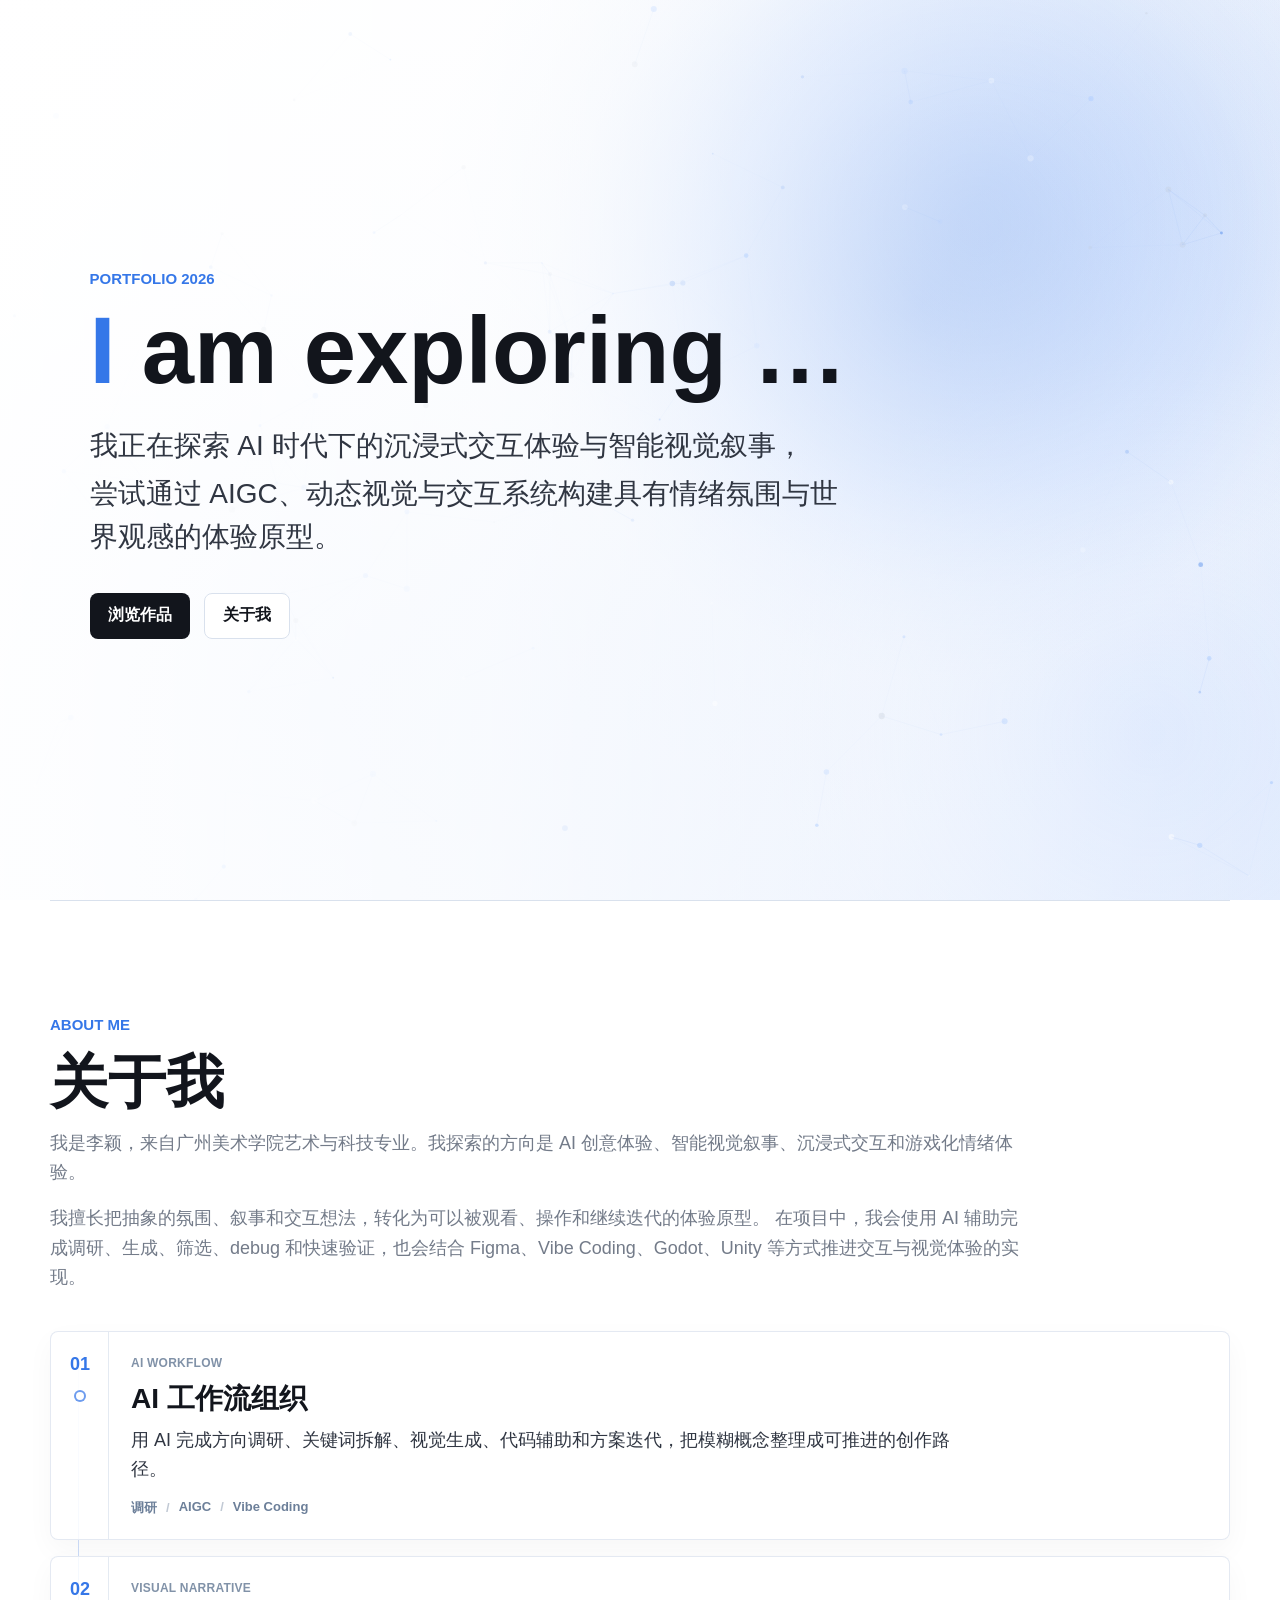
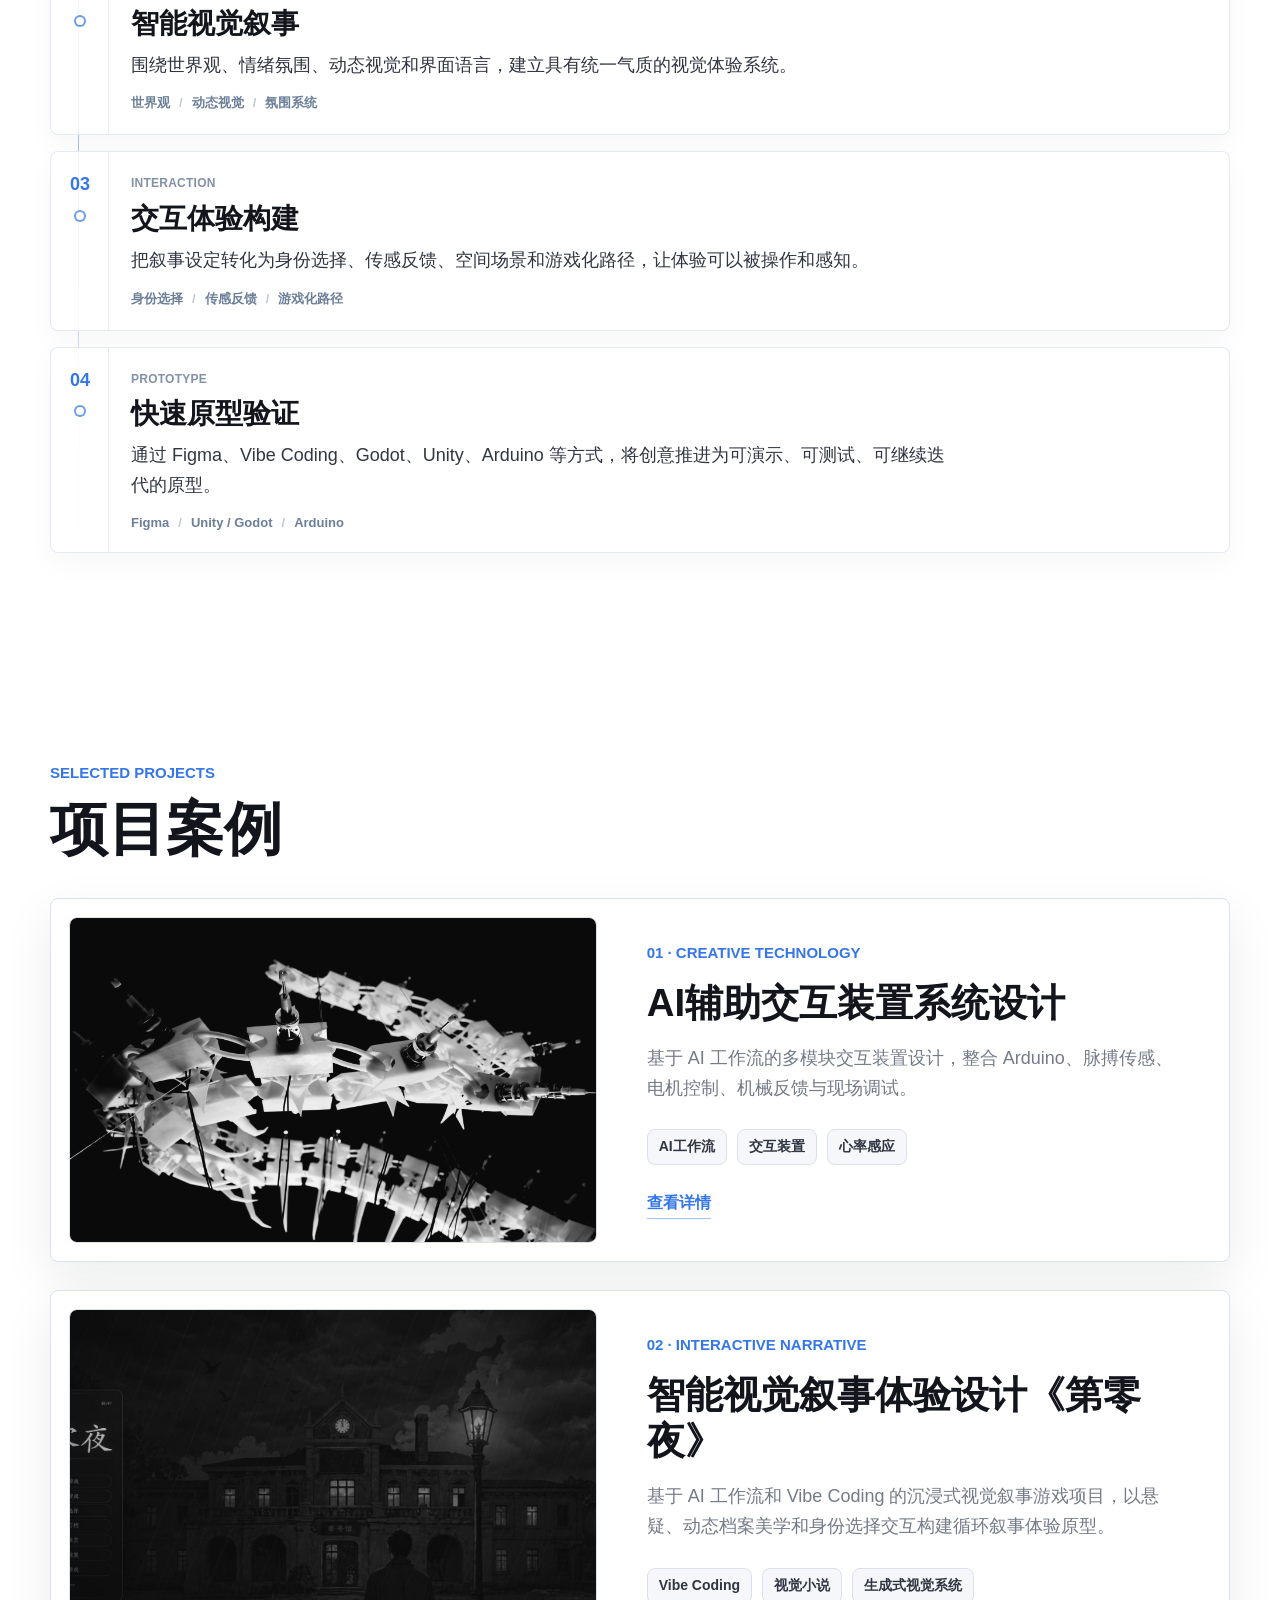
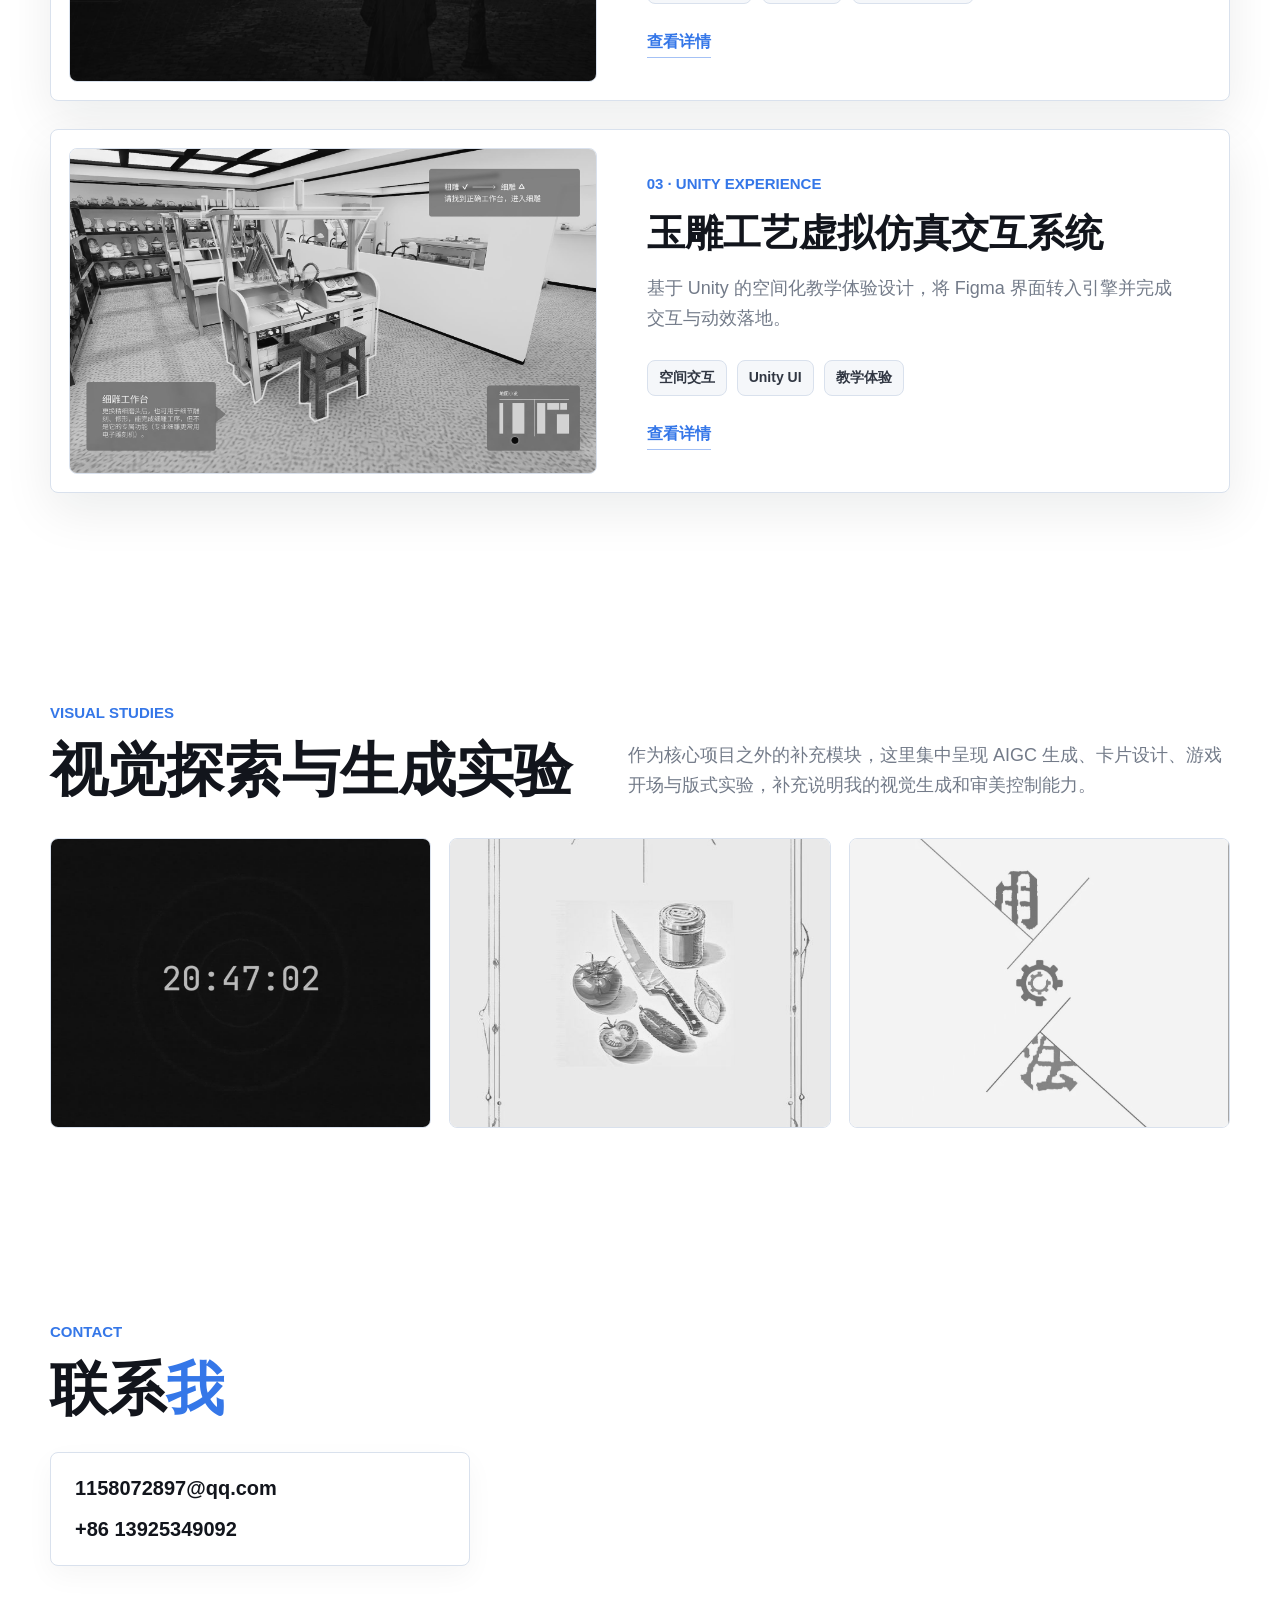
==== commit 207ba02c: "Remove unused lighting references" ====
--- a/index.html
+++ b/index.html
@@ -118,7 +118,7 @@
               <h3>AI辅助交互装置系统设计</h3>
               <p>
                 基于 AI 工作流的多模块交互装置设计，整合 Arduino、脉搏传感、
-                电机控制、灯光反馈与现场调试。
+                电机控制、机械反馈与现场调试。
               </p>
               <ul class="meta-list">
                 <li>AI工作流</li>
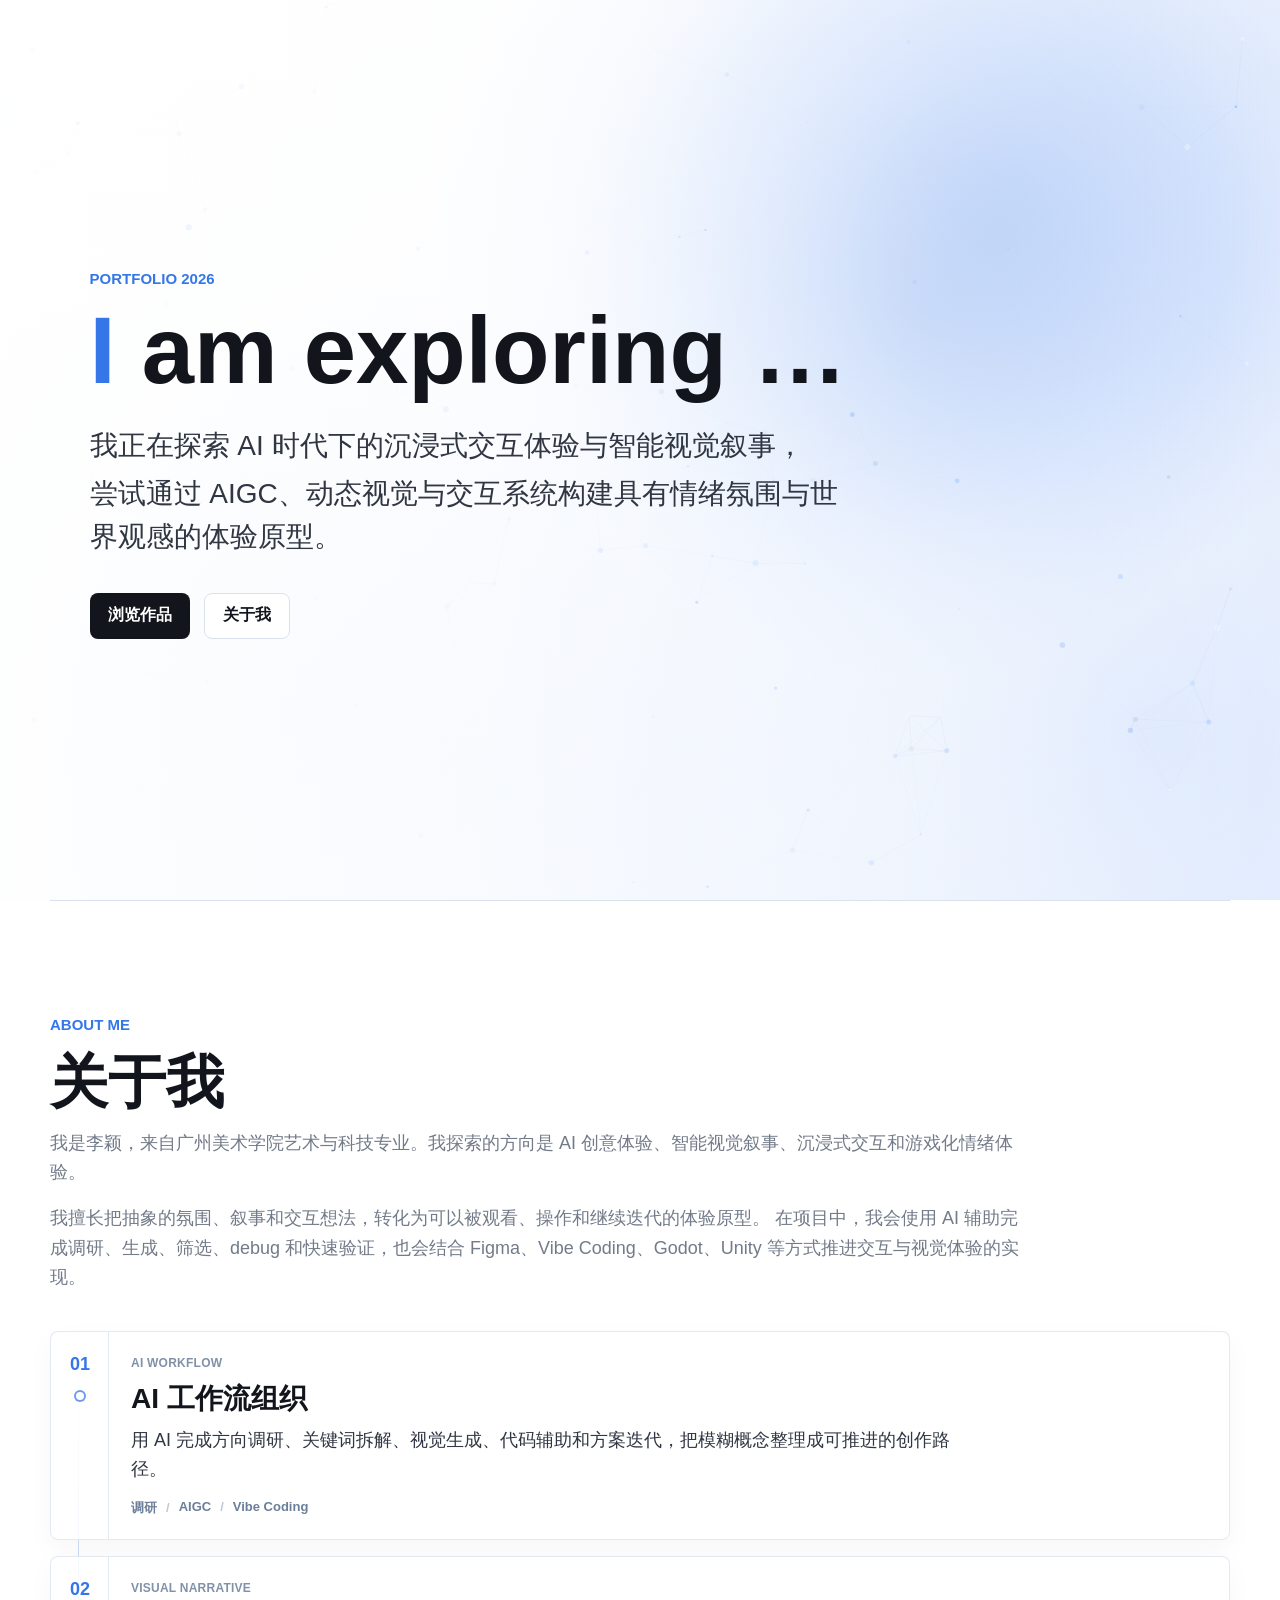
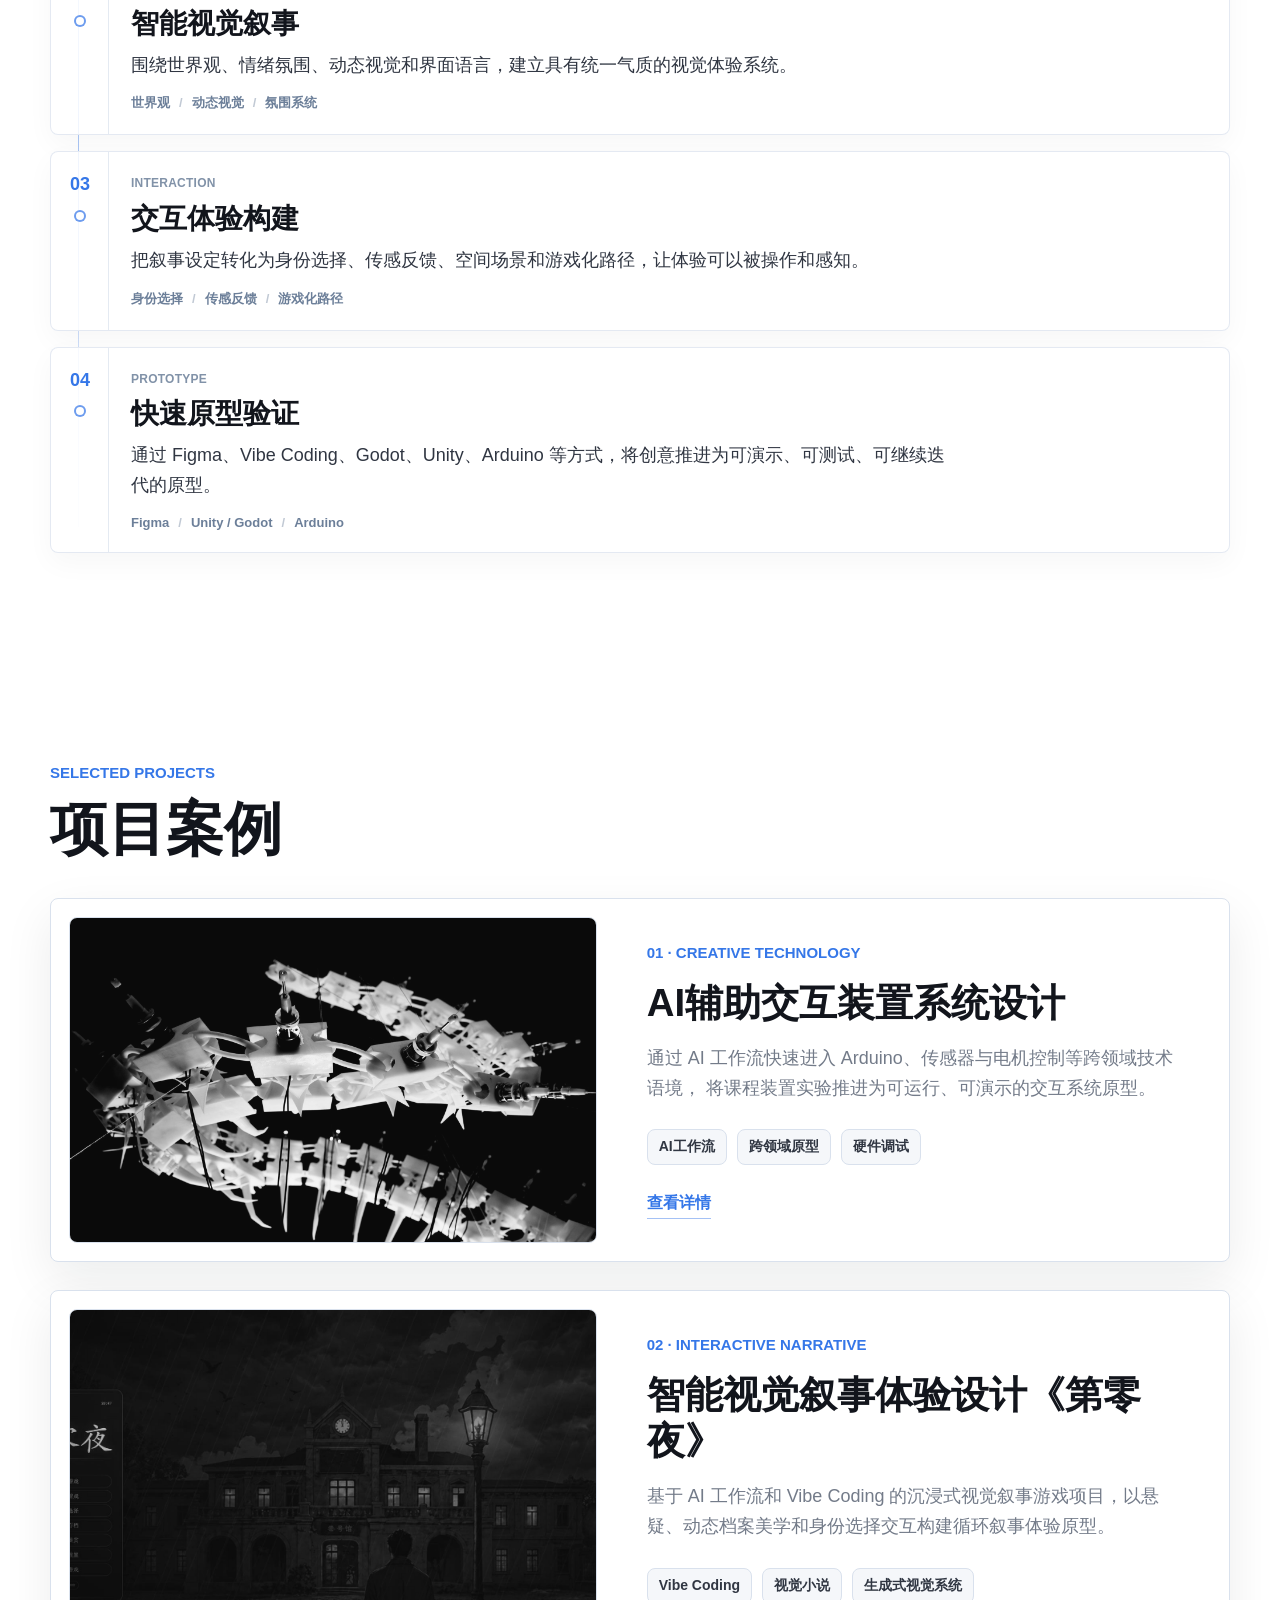
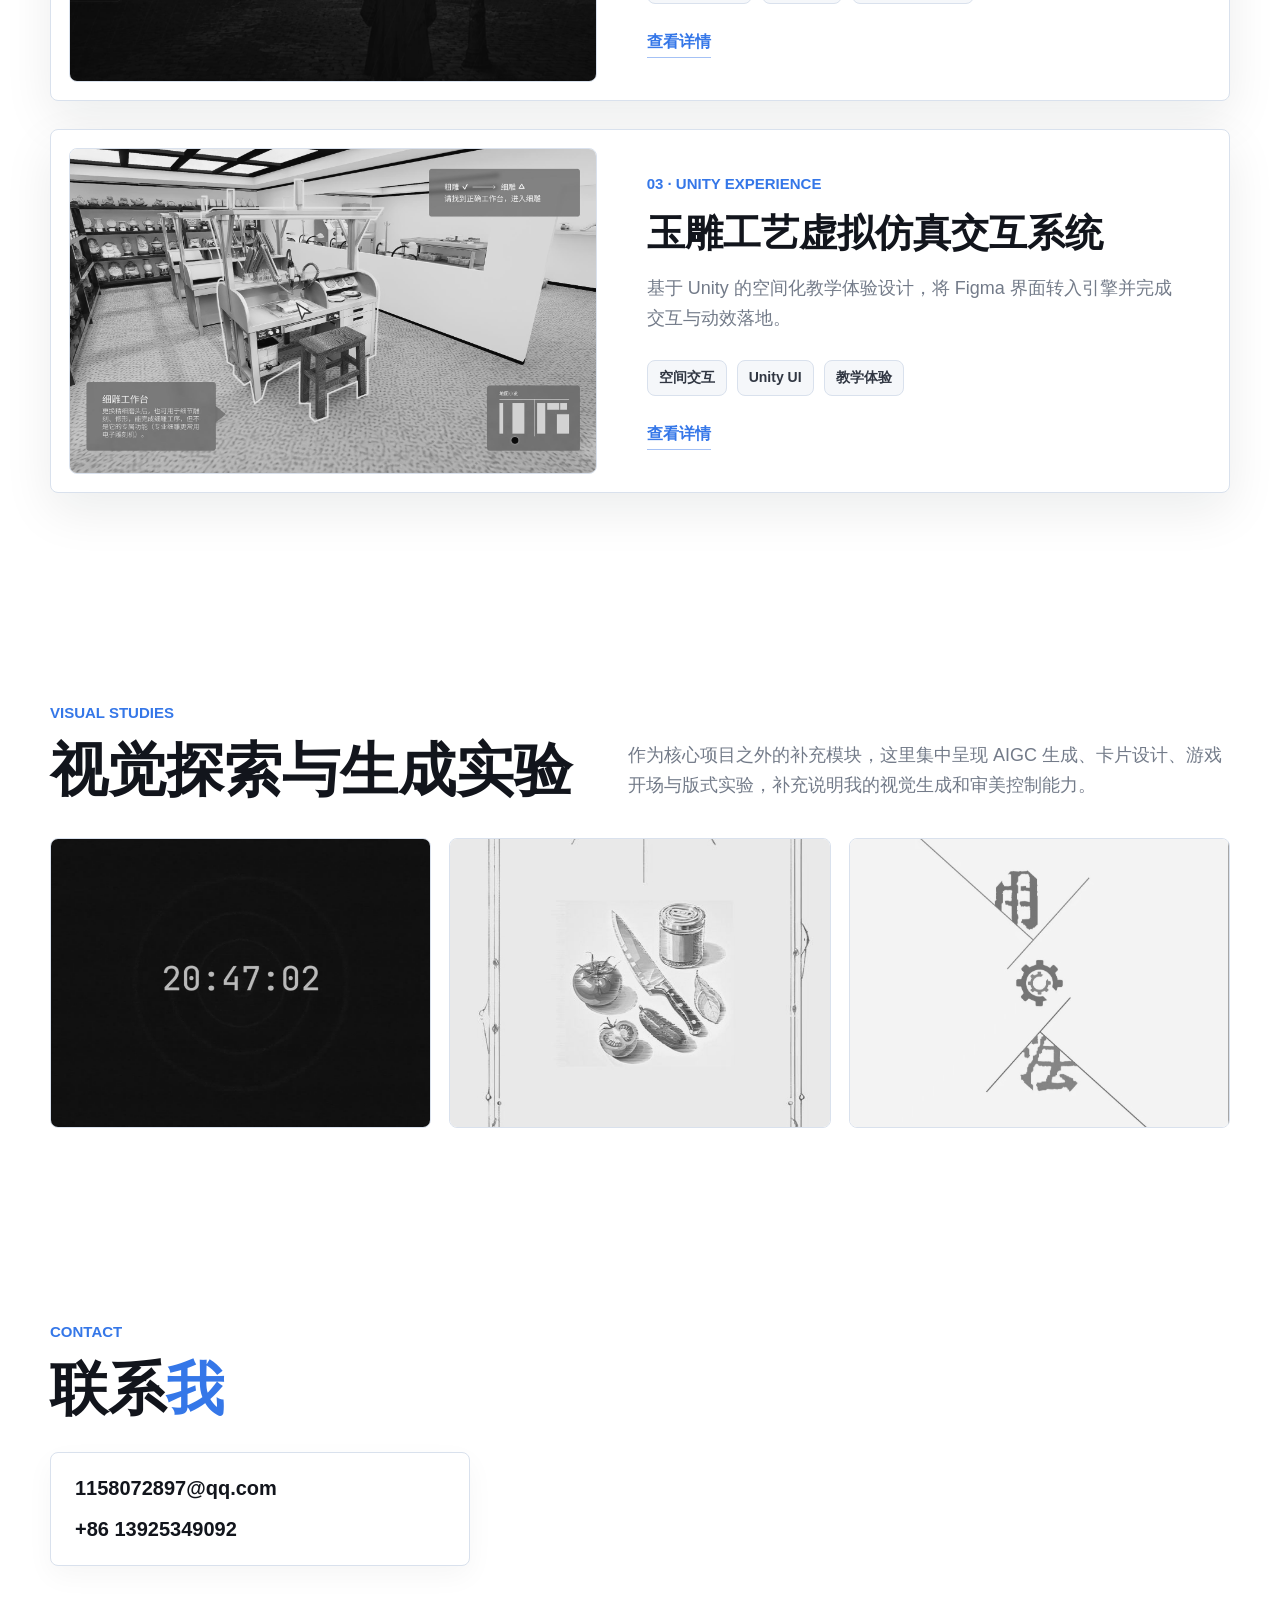
==== commit 06acd83b: "Reframe project one around AI workflow" ====
--- a/index.html
+++ b/index.html
@@ -117,13 +117,13 @@
               <p class="eyebrow">01 · Creative Technology</p>
               <h3>AI辅助交互装置系统设计</h3>
               <p>
-                基于 AI 工作流的多模块交互装置设计，整合 Arduino、脉搏传感、
-                电机控制、机械反馈与现场调试。
+                通过 AI 工作流快速进入 Arduino、传感器与电机控制等跨领域技术语境，
+                将课程装置实验推进为可运行、可演示的交互系统原型。
               </p>
               <ul class="meta-list">
                 <li>AI工作流</li>
-                <li>交互装置</li>
-                <li>心率感应</li>
+                <li>跨领域原型</li>
+                <li>硬件调试</li>
               </ul>
               <a class="text-link" href="./project-01.html">查看详情</a>
             </div>
--- a/styles.css
+++ b/styles.css
@@ -1186,6 +1186,130 @@
 .system-column strong {
   color: var(--ink);
   font-size: 18px;
+}
+
+.tech-evidence-board {
+  display: grid;
+  grid-template-columns: repeat(12, minmax(0, 1fr));
+  grid-template-rows: repeat(8, 72px);
+  gap: 18px;
+  margin-top: 42px;
+  border: 1px solid rgba(226, 232, 241, 0.72);
+  border-radius: 8px;
+  background:
+    radial-gradient(ellipse at 50% 22%, rgba(53, 119, 232, 0.06), transparent 42%),
+    rgba(255, 255, 255, 0.42);
+  padding: 44px;
+}
+
+.tech-media-card {
+  position: relative;
+  overflow: hidden;
+  grid-column: span 4;
+  grid-row: span 3;
+  border: 1px solid rgba(226, 232, 241, 0.92);
+  border-radius: 8px;
+  background: #e9edf3;
+  box-shadow: 0 14px 38px rgba(18, 21, 28, 0.08);
+  cursor: pointer;
+  font: inherit;
+  padding: 0;
+  transform: translateY(0) scale(1);
+  animation: techCardFloat 6.8s ease-in-out infinite;
+  transition:
+    border-color 620ms ease,
+    box-shadow 620ms ease,
+    filter 620ms ease,
+    transform 620ms cubic-bezier(0.16, 1, 0.3, 1);
+}
+
+.tech-media-card:nth-child(2) {
+  animation-delay: -1.6s;
+}
+
+.tech-media-card:nth-child(3) {
+  animation-delay: -3.2s;
+}
+
+.tech-media-card-large {
+  grid-column: 3 / 10;
+  grid-row: 1 / 5;
+}
+
+.tech-media-card:nth-child(2) {
+  grid-column: 1 / 5;
+  grid-row: 5 / 8;
+}
+
+.tech-media-card-wide {
+  grid-column: 6 / 12;
+  grid-row: 5 / 9;
+}
+
+.tech-media-card img {
+  display: block;
+  width: 100%;
+  height: 100%;
+  filter: grayscale(1) saturate(0.08) contrast(0.88);
+  object-fit: cover;
+  opacity: 0.82;
+  transition:
+    filter 620ms ease,
+    opacity 620ms ease,
+    transform 620ms cubic-bezier(0.16, 1, 0.3, 1);
+}
+
+.tech-media-card span {
+  position: absolute;
+  left: 14px;
+  bottom: 14px;
+  z-index: 1;
+  border-radius: 6px;
+  background: rgba(255, 255, 255, 0.72);
+  color: #53657d;
+  font-size: 13px;
+  font-weight: 900;
+  padding: 7px 10px;
+  opacity: 0;
+  transform: translateY(8px);
+  transition: opacity 520ms ease, transform 520ms ease;
+}
+
+.tech-media-card:hover,
+.tech-media-card:focus-visible,
+.tech-media-card.is-selected {
+  z-index: 2;
+  border-color: rgba(53, 119, 232, 0.34);
+  box-shadow: 0 26px 72px rgba(18, 21, 28, 0.16);
+  transform: translateY(-8px) scale(1.035);
+  animation-play-state: paused;
+  outline: none;
+}
+
+.tech-media-card:hover img,
+.tech-media-card:focus-visible img,
+.tech-media-card.is-selected img {
+  filter: grayscale(0) saturate(1.03) contrast(1.02);
+  opacity: 1;
+  transform: scale(1.025);
+}
+
+.tech-media-card:hover span,
+.tech-media-card:focus-visible span,
+.tech-media-card.is-selected span {
+  opacity: 1;
+  transform: translateY(0);
+}
+
+@keyframes techCardFloat {
+  0%,
+  100% {
+    transform: translateY(0) scale(1);
+  }
+
+  50% {
+    transform: translateY(-6px) scale(1.005);
+  }
 }
 
 .case-gallery .asset-frame {
@@ -1336,6 +1460,7 @@
 .detail-reveal .strategy-image,
 .detail-reveal .strategy-panels article,
 .detail-reveal .system-column,
+.detail-reveal .tech-media-card,
 .detail-reveal .reflection-grid article {
   opacity: 0;
   transform: translateY(24px);
@@ -1364,6 +1489,7 @@
 .detail-reveal.is-visible .strategy-image,
 .detail-reveal.is-visible .strategy-panels article,
 .detail-reveal.is-visible .system-column,
+.detail-reveal.is-visible .tech-media-card,
 .detail-reveal.is-visible .reflection-grid article {
   opacity: 1;
   transform: translateY(0);
@@ -1395,6 +1521,7 @@
 .detail-reveal.is-visible .case-process-list article:nth-child(1),
 .detail-reveal.is-visible .strategy-image,
 .detail-reveal.is-visible .system-column:nth-child(1),
+.detail-reveal.is-visible .tech-media-card:nth-child(1),
 .detail-reveal.is-visible .reflection-grid article:nth-child(1) {
   transition-delay: 360ms;
 }
@@ -1408,6 +1535,7 @@
 .detail-reveal.is-visible .case-process-list article:nth-child(2),
 .detail-reveal.is-visible .strategy-panels article:nth-child(1),
 .detail-reveal.is-visible .system-column:nth-child(2),
+.detail-reveal.is-visible .tech-media-card:nth-child(2),
 .detail-reveal.is-visible .reflection-grid article:nth-child(2) {
   transition-delay: 460ms;
 }
@@ -1420,7 +1548,8 @@
 .detail-reveal.is-visible .signal-flow article:nth-child(3),
 .detail-reveal.is-visible .case-process-list article:nth-child(3),
 .detail-reveal.is-visible .strategy-panels article:nth-child(2),
-.detail-reveal.is-visible .system-column:nth-child(3) {
+.detail-reveal.is-visible .system-column:nth-child(3),
+.detail-reveal.is-visible .tech-media-card:nth-child(3) {
   transition-delay: 560ms;
 }
 
@@ -1510,6 +1639,7 @@
   .case-focus-grid,
   .signal-flow,
   .system-map,
+  .tech-evidence-board,
   .brochure-pages,
   .card-showcase-grid {
     grid-template-columns: repeat(2, minmax(0, 1fr));
@@ -1530,6 +1660,25 @@
   .signal-flow::before,
   .system-column:not(:last-child)::after {
     display: none;
+  }
+
+  .tech-evidence-board {
+    grid-template-rows: none;
+    padding: 26px;
+  }
+
+  .tech-media-card,
+  .tech-media-card-large,
+  .tech-media-card-wide,
+  .tech-media-card:nth-child(2) {
+    grid-column: auto;
+    grid-row: auto;
+    min-height: 260px;
+  }
+
+  .tech-media-card-large {
+    grid-column: 1 / -1;
+    min-height: 360px;
   }
 }
 
@@ -1577,6 +1726,7 @@
   .case-focus-grid,
   .signal-flow,
   .system-map,
+  .tech-evidence-board,
   .brochure-pages,
   .card-showcase-grid {
     grid-template-columns: 1fr;
@@ -1628,8 +1778,16 @@
 
   .case-hero-media,
   .strategy-image,
-  .case-gallery .asset-frame {
+  .case-gallery .asset-frame,
+  .tech-media-card,
+  .tech-media-card-large,
+  .tech-media-card-wide {
     min-height: 280px;
+  }
+
+  .tech-evidence-board {
+    gap: 14px;
+    padding: 16px;
   }
 
   .case-overview-grid,
@@ -1707,8 +1865,10 @@
   .detail-reveal .strategy-image,
   .detail-reveal .strategy-panels article,
   .detail-reveal .system-column,
+  .detail-reveal .tech-media-card,
   .detail-reveal .reflection-grid article {
     transition: none;
+    animation: none;
   }
 
   .project-card:hover,
@@ -1742,6 +1902,7 @@
   .detail-reveal .strategy-image,
   .detail-reveal .strategy-panels article,
   .detail-reveal .system-column,
+  .detail-reveal .tech-media-card,
   .detail-reveal .reflection-grid article {
     opacity: 1;
     transform: none;
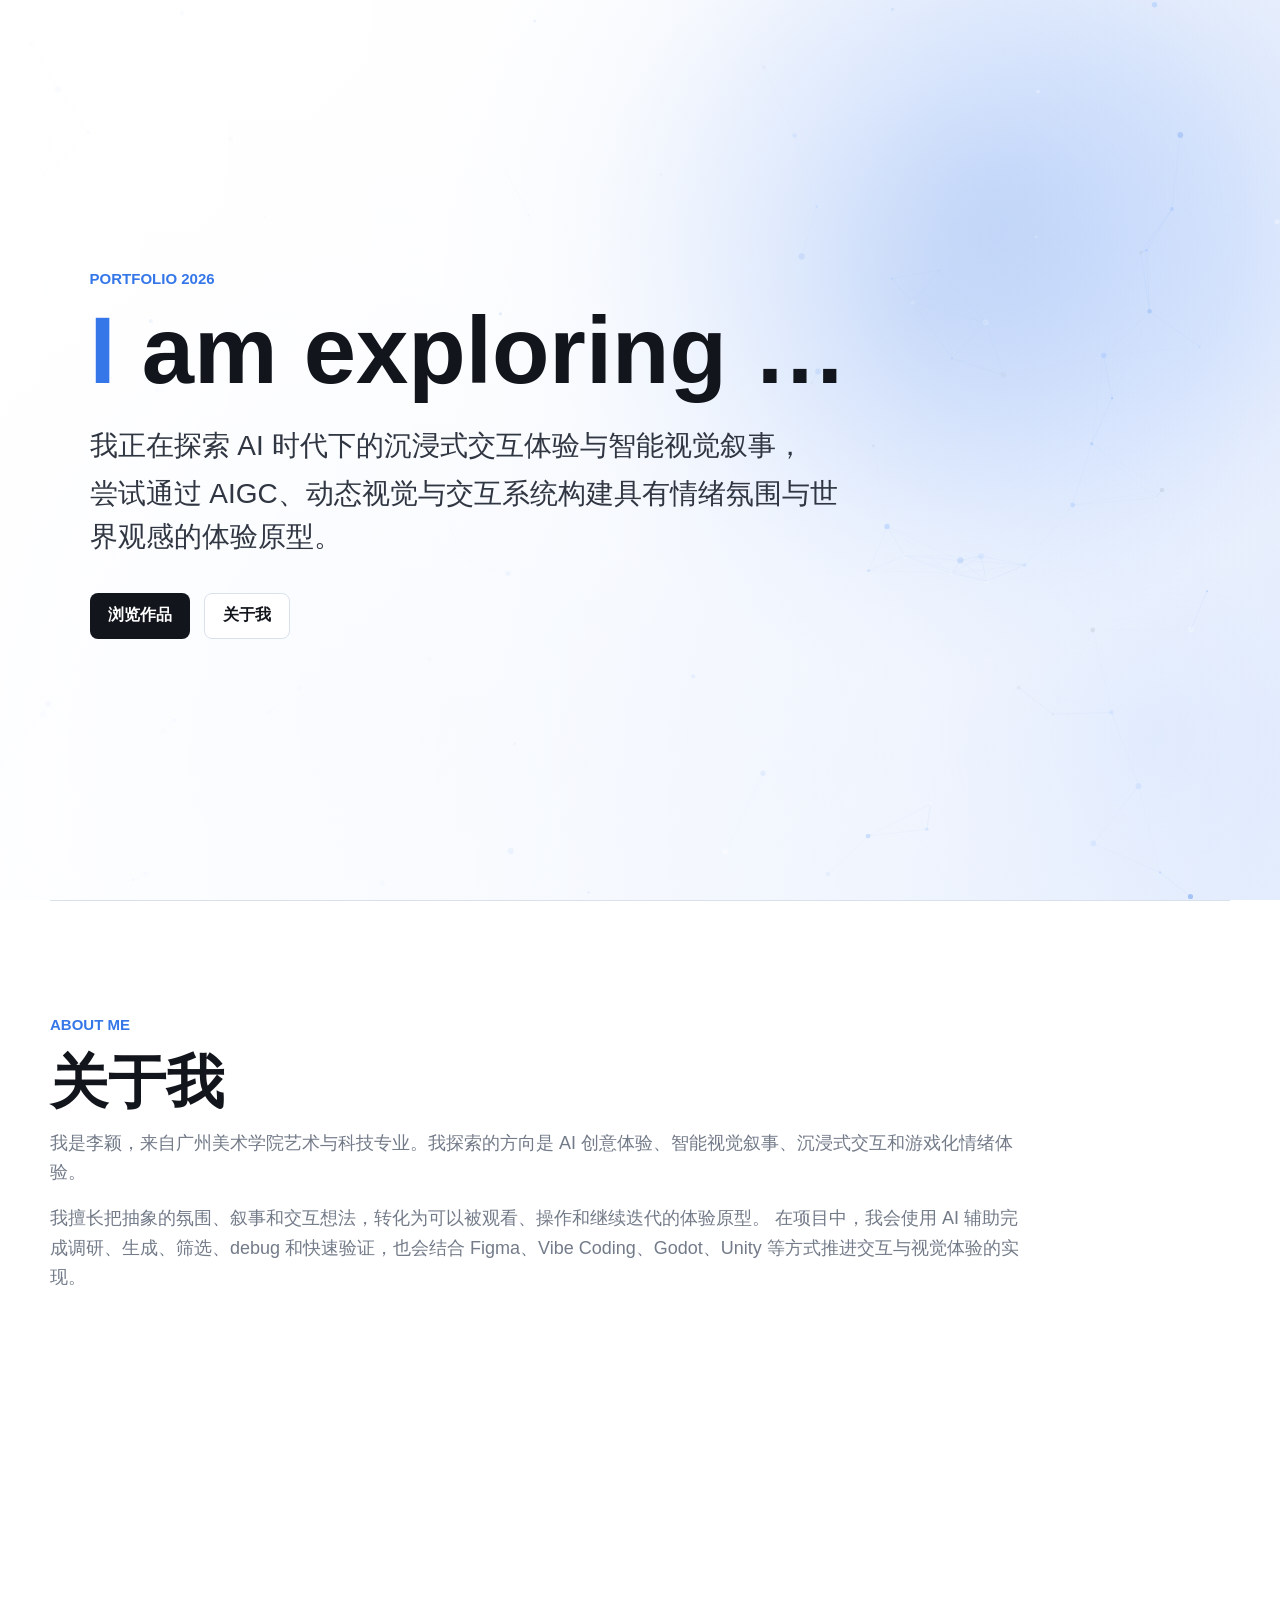
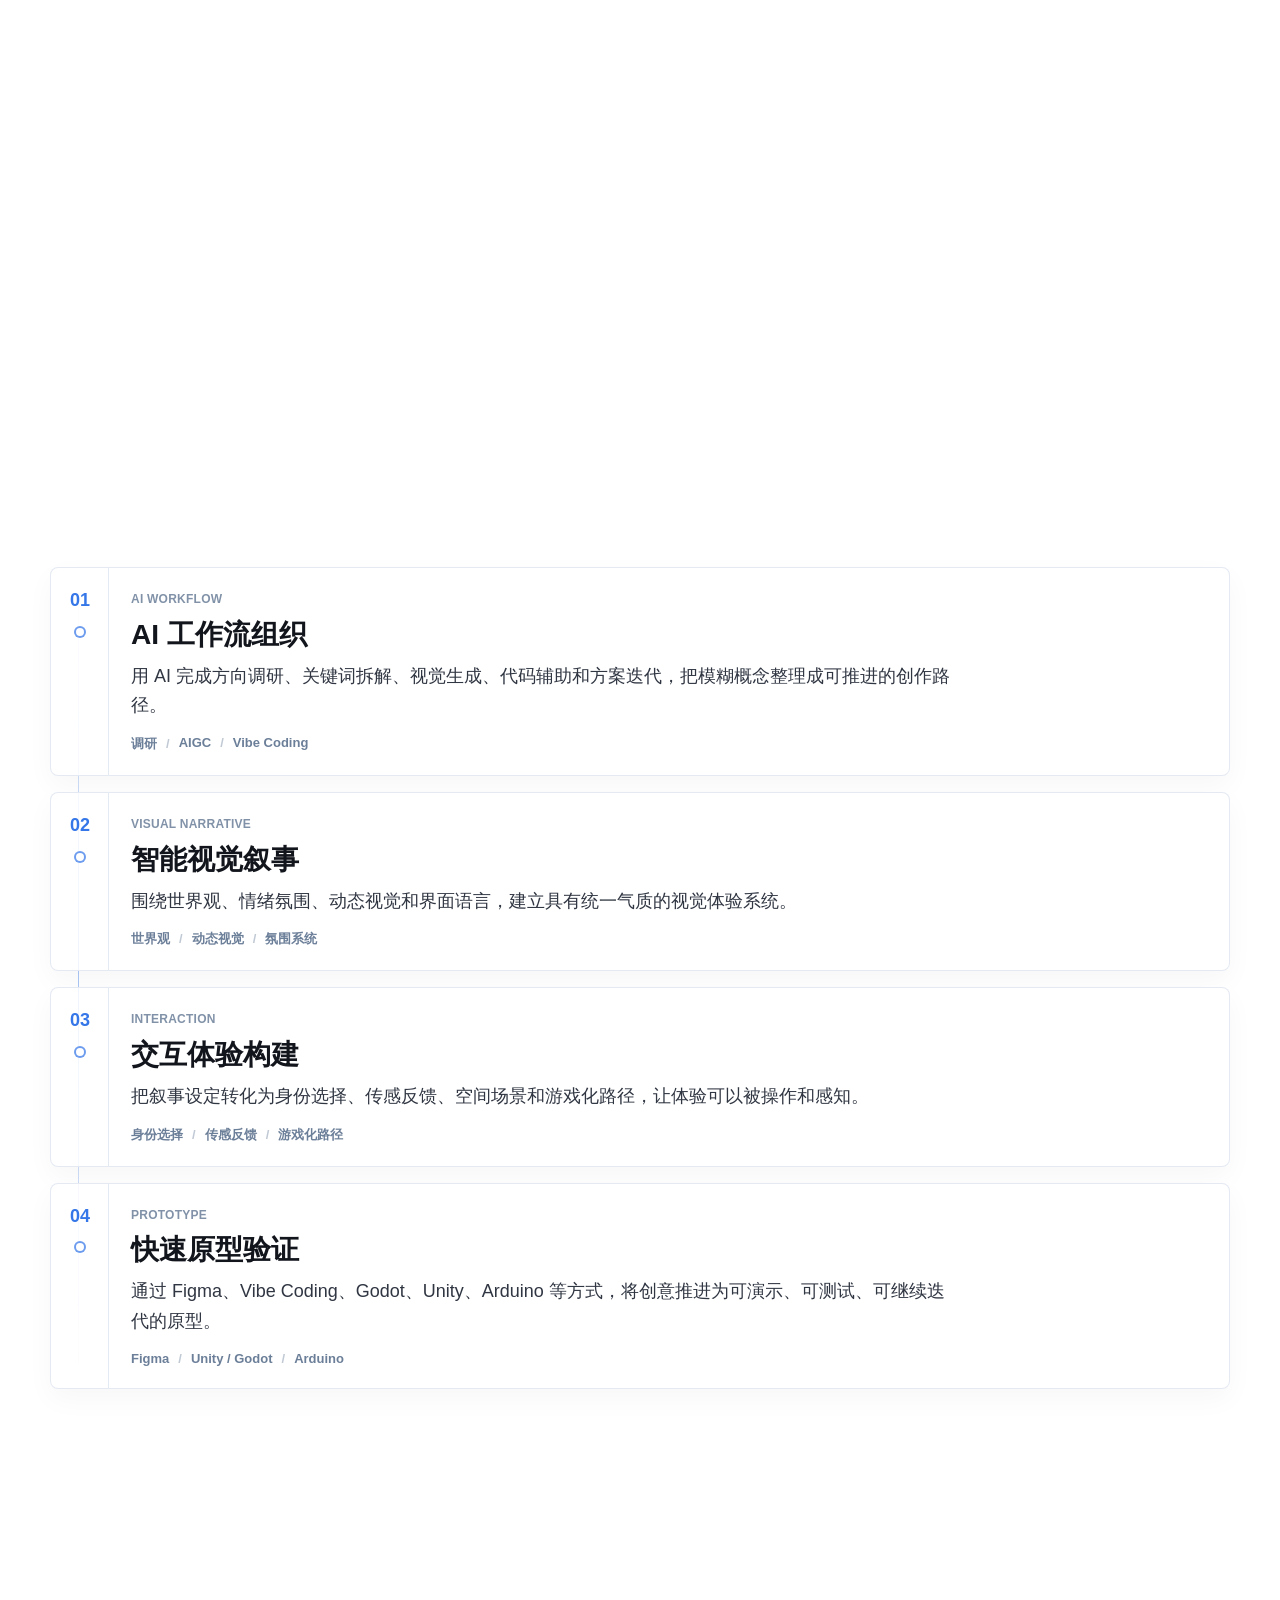
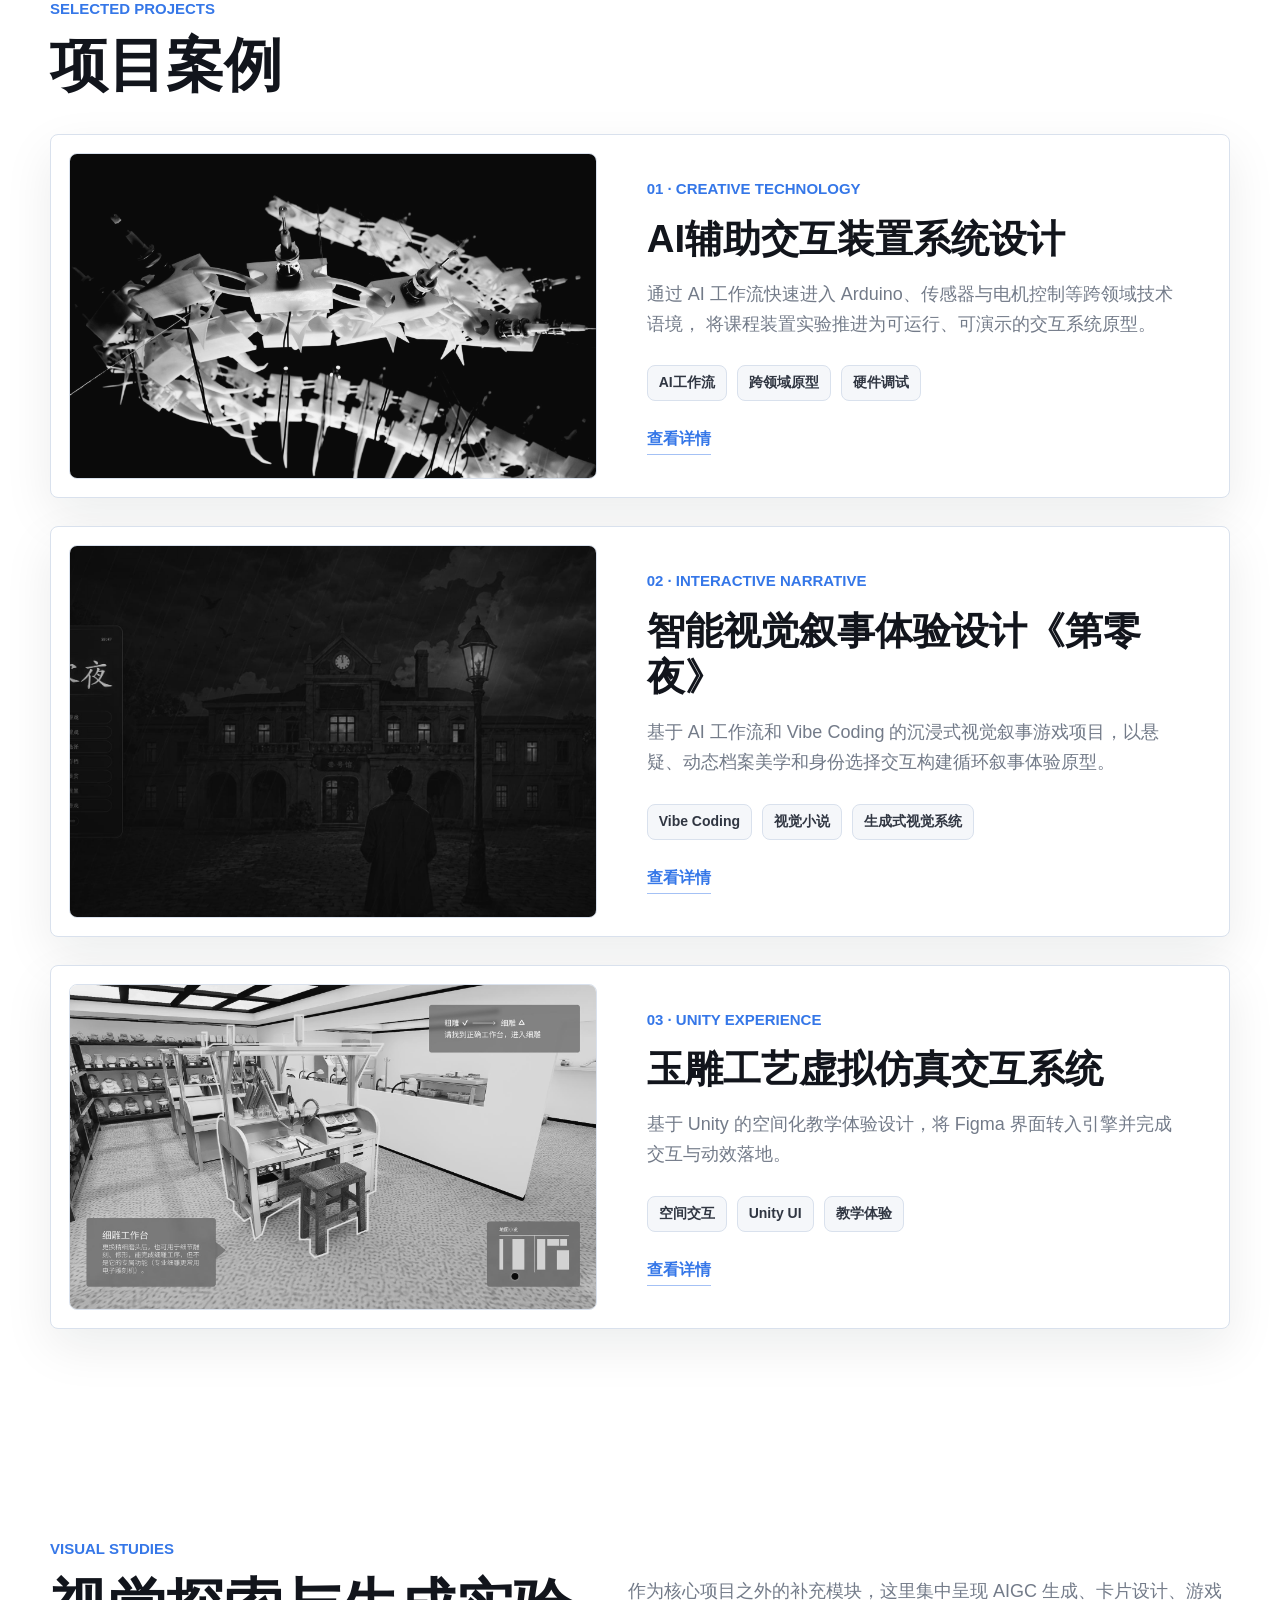
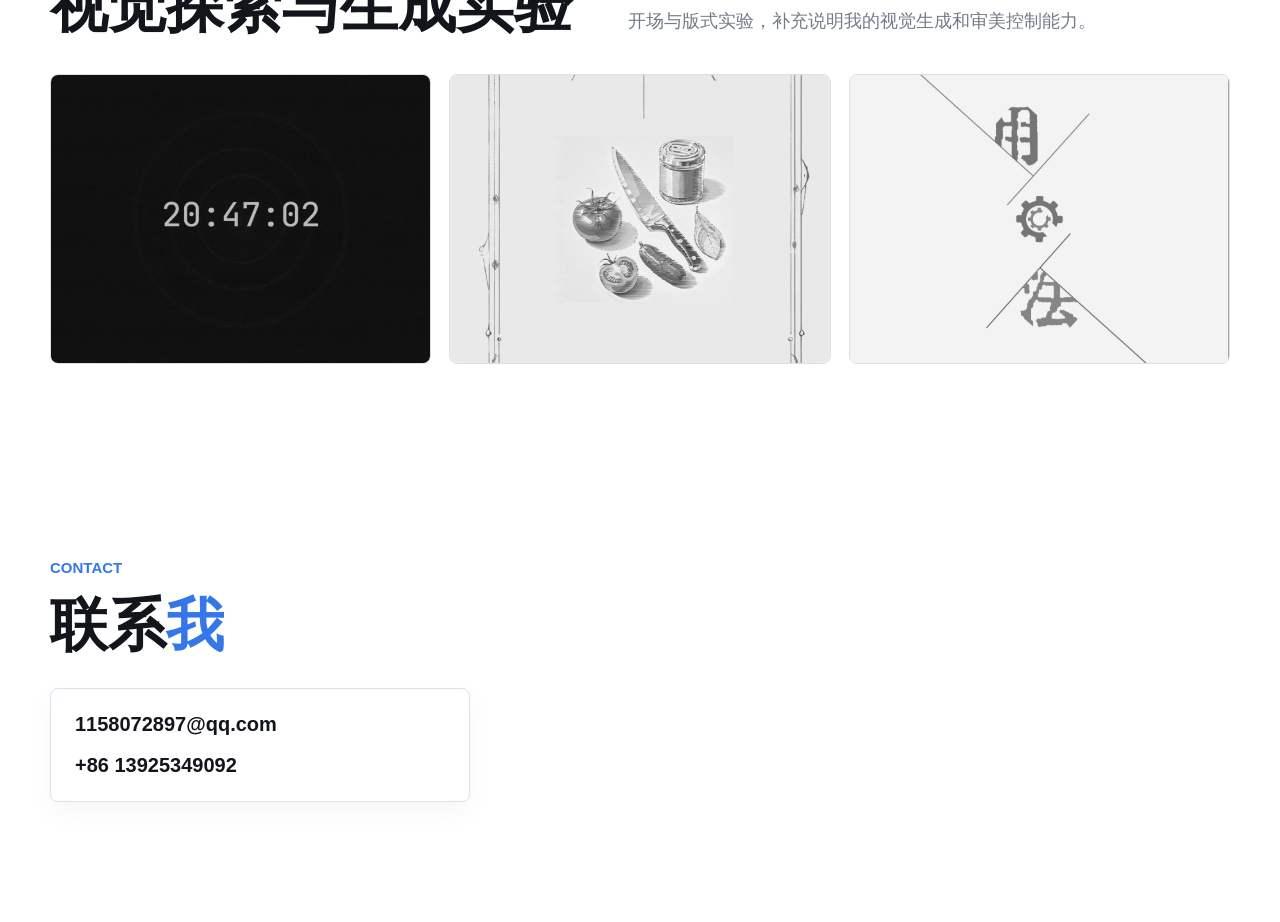
==== commit b4d51de3: "Add editorial about object display" ====
--- a/index.html
+++ b/index.html
@@ -44,6 +44,45 @@
           </p>
         </div>
 
+        <div class="about-object-stage" data-about-objects aria-label="视觉化个人信息展示区">
+          <div class="about-object-display">
+            <button class="about-object about-object-me is-active" type="button" data-object-panel="me" aria-pressed="true">
+              <img loading="lazy" decoding="async" src="./assets/about-object-me.png" alt="工作牌：我" />
+            </button>
+            <button class="about-object about-object-tools" type="button" data-object-panel="tools" aria-pressed="false">
+              <img loading="lazy" decoding="async" src="./assets/about-object-tools.png" alt="工具箱：工具" />
+            </button>
+            <button class="about-object about-object-projects" type="button" data-object-panel="projects" aria-pressed="false">
+              <img loading="lazy" decoding="async" src="./assets/about-object-projects.png" alt="档案袋：项目" />
+            </button>
+            <button class="about-object about-object-methods" type="button" data-object-panel="methods" aria-pressed="false">
+              <img loading="lazy" decoding="async" src="./assets/about-object-methods.png" alt="笔记本：方法" />
+            </button>
+          </div>
+          <aside class="about-object-drawer" aria-live="polite">
+            <div class="about-object-panel is-active" data-object-panel-content="me">
+              <span>Me</span>
+              <h3>AI 创意体验设计方向的艺术与科技学生</h3>
+              <p>我关注沉浸式交互、智能视觉叙事与情绪化体验原型，习惯从氛围、世界观和交互入口开始组织项目。</p>
+            </div>
+            <div class="about-object-panel" data-object-panel-content="tools" hidden>
+              <span>Tools</span>
+              <h3>用 AI 和原型工具快速验证想法</h3>
+              <p>高频使用 ChatGPT、AIGC 图像生成、Figma、Vibe Coding、Godot 与 Unity，把概念推进到可演示的界面或交互原型。</p>
+            </div>
+            <div class="about-object-panel" data-object-panel-content="projects" hidden>
+              <span>Projects</span>
+              <h3>项目围绕叙事、交互和跨领域落地展开</h3>
+              <p>从交互装置到网页视觉小说，再到虚拟仿真系统，我更看重项目是否能被体验、被验证、被继续迭代。</p>
+            </div>
+            <div class="about-object-panel" data-object-panel-content="methods" hidden>
+              <span>Methods</span>
+              <h3>把不确定的创意拆解为可推进路径</h3>
+              <p>通过调研、关键词拆解、素材生成、代码辅助、原型验证和视觉整合，把模糊灵感转化为清晰的工作流。</p>
+            </div>
+          </aside>
+        </div>
+
         <div class="ability-chain" aria-label="个人能力链">
           <article class="ability-chain-card">
             <span class="chain-index">01</span>
--- a/styles.css
+++ b/styles.css
@@ -271,6 +271,7 @@
 .reveal-section .section-heading .eyebrow,
 .reveal-section .section-heading h2,
 .reveal-section .section-heading p,
+.reveal-section .about-object-stage,
 .reveal-section .ability-chain-card,
 .reveal-section .capability-grid article,
 .reveal-section .timeline article,
@@ -287,6 +288,7 @@
 .reveal-section.is-visible .section-heading .eyebrow,
 .reveal-section.is-visible .section-heading h2,
 .reveal-section.is-visible .section-heading p,
+.reveal-section.is-visible .about-object-stage,
 .reveal-section.is-visible .ability-chain-card,
 .reveal-section.is-visible .capability-grid article,
 .reveal-section.is-visible .timeline article,
@@ -309,19 +311,23 @@
 }
 
 .reveal-section.is-visible .ability-chain-card:nth-child(1) {
+  transition-delay: 440ms;
+}
+
+.reveal-section.is-visible .ability-chain-card:nth-child(2) {
+  transition-delay: 520ms;
+}
+
+.reveal-section.is-visible .ability-chain-card:nth-child(3) {
+  transition-delay: 600ms;
+}
+
+.reveal-section.is-visible .ability-chain-card:nth-child(4) {
+  transition-delay: 680ms;
+}
+
+.reveal-section.is-visible .about-object-stage {
   transition-delay: 320ms;
-}
-
-.reveal-section.is-visible .ability-chain-card:nth-child(2) {
-  transition-delay: 400ms;
-}
-
-.reveal-section.is-visible .ability-chain-card:nth-child(3) {
-  transition-delay: 480ms;
-}
-
-.reveal-section.is-visible .ability-chain-card:nth-child(4) {
-  transition-delay: 560ms;
 }
 
 .reveal-section.is-visible .capability-grid article:nth-child(1),
@@ -363,6 +369,182 @@
 
 .about-heading {
   max-width: 980px;
+}
+
+.about-object-stage {
+  position: relative;
+  display: grid;
+  grid-template-columns: minmax(0, 1fr) minmax(280px, 0.34fr);
+  gap: clamp(26px, 5vw, 64px);
+  align-items: center;
+  min-height: clamp(520px, 58vw, 710px);
+  margin: clamp(52px, 7vw, 86px) 0 clamp(48px, 7vw, 78px);
+}
+
+.about-object-stage::before {
+  content: "";
+  position: absolute;
+  left: 4%;
+  right: 19%;
+  bottom: 9%;
+  height: 1px;
+  background: linear-gradient(90deg, transparent, rgba(18, 21, 28, 0.13), transparent);
+  transform: rotate(-2deg);
+}
+
+.about-object-display {
+  position: relative;
+  min-height: clamp(500px, 55vw, 680px);
+}
+
+.about-object {
+  position: absolute;
+  display: block;
+  border: 0;
+  background: transparent;
+  cursor: pointer;
+  padding: 0;
+  transform: translate3d(0, 0, 0) rotate(var(--object-rotate, 0deg));
+  transition:
+    filter 700ms ease,
+    opacity 700ms ease,
+    transform 700ms cubic-bezier(0.16, 1, 0.3, 1);
+}
+
+.about-object::after {
+  content: "";
+  position: absolute;
+  left: 13%;
+  right: 12%;
+  bottom: 8%;
+  z-index: -1;
+  height: 18%;
+  border-radius: 50%;
+  background: rgba(18, 21, 28, 0.12);
+  filter: blur(24px);
+  opacity: 0.45;
+  transition: opacity 700ms ease, transform 700ms ease;
+}
+
+.about-object img {
+  width: 100%;
+  height: auto;
+  object-fit: contain;
+  filter: drop-shadow(0 18px 30px rgba(18, 21, 28, 0.08));
+  transition: transform 700ms cubic-bezier(0.16, 1, 0.3, 1), filter 700ms ease;
+}
+
+.about-object:hover,
+.about-object:focus-visible,
+.about-object.is-active {
+  z-index: 6;
+  transform: translate3d(0, -10px, 0) rotate(var(--object-rotate, 0deg));
+  outline: 0;
+}
+
+.about-object:hover::after,
+.about-object:focus-visible::after,
+.about-object.is-active::after {
+  opacity: 0.72;
+  transform: scale(1.08);
+}
+
+.about-object:hover img,
+.about-object:focus-visible img,
+.about-object.is-active img {
+  filter: drop-shadow(0 28px 42px rgba(18, 21, 28, 0.14));
+  transform: scale(1.035);
+}
+
+.about-object-me {
+  --object-rotate: -7deg;
+  left: 4%;
+  top: 8%;
+  z-index: 4;
+  width: min(32vw, 360px);
+  animation: objectFloatA 8s ease-in-out infinite;
+}
+
+.about-object-tools {
+  --object-rotate: 2deg;
+  left: 32%;
+  top: 4%;
+  z-index: 3;
+  width: min(43vw, 530px);
+  animation: objectFloatB 9s ease-in-out infinite;
+}
+
+.about-object-projects {
+  --object-rotate: -3deg;
+  left: 15%;
+  bottom: 2%;
+  z-index: 2;
+  width: min(44vw, 560px);
+  animation: objectFloatC 10s ease-in-out infinite;
+}
+
+.about-object-methods {
+  --object-rotate: 8deg;
+  right: 3%;
+  bottom: 12%;
+  z-index: 5;
+  width: min(29vw, 340px);
+  animation: objectFloatB 8.6s ease-in-out reverse infinite;
+}
+
+.about-object-drawer {
+  position: relative;
+  min-height: 300px;
+  padding: clamp(24px, 3vw, 34px) 0 clamp(24px, 3vw, 34px) clamp(24px, 3vw, 38px);
+}
+
+.about-object-drawer::before {
+  content: "";
+  position: absolute;
+  left: 0;
+  top: 12%;
+  bottom: 12%;
+  width: 1px;
+  background: linear-gradient(180deg, transparent, rgba(53, 119, 232, 0.42), transparent);
+}
+
+.about-object-panel {
+  opacity: 0;
+  transform: translateX(18px);
+  filter: blur(8px);
+  transition: opacity 520ms ease, transform 520ms cubic-bezier(0.16, 1, 0.3, 1), filter 520ms ease;
+}
+
+.about-object-panel[hidden] {
+  display: none;
+}
+
+.about-object-panel.is-active {
+  opacity: 1;
+  transform: translateX(0);
+  filter: blur(0);
+}
+
+.about-object-panel span {
+  display: block;
+  color: var(--blue);
+  font-size: 12px;
+  font-weight: 850;
+  text-transform: uppercase;
+}
+
+.about-object-panel h3 {
+  margin: 16px 0 14px;
+  color: var(--ink);
+  font-size: clamp(28px, 3.4vw, 44px);
+  line-height: 1.08;
+}
+
+.about-object-panel p {
+  max-width: 420px;
+  color: var(--text);
+  font-size: clamp(16px, 1.45vw, 19px);
+  line-height: 1.72;
 }
 
 .section-heading.split {
@@ -794,6 +976,50 @@
   pointer-events: none;
 }
 
+.reading-progress {
+  position: fixed;
+  left: clamp(14px, 2.4vw, 34px);
+  top: 50%;
+  z-index: 20;
+  display: grid;
+  justify-items: center;
+  gap: 10px;
+  color: #8090a6;
+  font-size: 10px;
+  font-weight: 800;
+  letter-spacing: 0.08em;
+  text-transform: uppercase;
+  pointer-events: none;
+  transform: translateY(-50%);
+}
+
+.reading-progress-track {
+  position: relative;
+  overflow: hidden;
+  width: 2px;
+  height: clamp(118px, 18vh, 184px);
+  border-radius: 999px;
+  background: rgba(132, 148, 171, 0.2);
+}
+
+.reading-progress-track i {
+  position: absolute;
+  inset: 0;
+  display: block;
+  border-radius: inherit;
+  background: linear-gradient(180deg, var(--blue), rgba(53, 119, 232, 0.28));
+  transform: scaleY(var(--read-progress, 0));
+  transform-origin: 50% 0;
+  transition: transform 180ms ease;
+}
+
+.reading-progress strong {
+  color: var(--blue);
+  font-size: 11px;
+  font-weight: 900;
+  letter-spacing: 0;
+}
+
 .detail-hero,
 .detail-section {
   width: min(1180px, calc(100% - 40px));
@@ -830,6 +1056,7 @@
 }
 
 .video-shell {
+  position: relative;
   overflow: hidden;
   border: 1px solid var(--line);
   border-radius: 8px;
@@ -954,6 +1181,28 @@
   line-height: 1.03;
 }
 
+.case-poster-title {
+  display: grid;
+  gap: 4px;
+  max-width: 560px;
+  margin-top: 32px;
+  font-size: clamp(42px, 5.8vw, 78px) !important;
+  line-height: 1.08 !important;
+  letter-spacing: 0;
+  white-space: normal;
+}
+
+.case-poster-title span {
+  display: block;
+}
+
+.case-poster-title em {
+  color: var(--blue);
+  font-style: normal;
+  font-size: 1.08em;
+  line-height: 0.95;
+}
+
 .case-hero .lead {
   max-width: 620px;
   margin-top: 28px;
@@ -995,40 +1244,118 @@
   min-height: 620px;
 }
 
-.case-overview-grid {
-  display: grid;
-  grid-template-columns: 0.92fr 1.08fr;
-  gap: 28px;
-  align-items: stretch;
-}
-
-.case-statement {
+.overview-poster {
+  position: relative;
+  padding: 0;
+}
+
+.overview-poster::before {
+  display: none;
+}
+
+.overview-kicker {
+  position: relative;
+  z-index: 1;
   display: flex;
-  min-height: 300px;
-  flex-direction: column;
-  justify-content: flex-end;
-  border: 1px solid rgba(53, 119, 232, 0.16);
-  border-radius: 8px;
-  background:
-    linear-gradient(145deg, rgba(255, 255, 255, 0.98), rgba(239, 246, 255, 0.94)),
-    #fff;
-  box-shadow: 0 18px 48px rgba(53, 119, 232, 0.08);
-  padding: 32px;
-}
-
-.case-statement span,
+  justify-content: space-between;
+  color: #7d91ad;
+  font-size: 13px;
+  font-weight: 900;
+  text-transform: uppercase;
+}
+
+.overview-brief-grid {
+  position: relative;
+  z-index: 1;
+  display: grid;
+  grid-template-columns: 0.42fr 1fr;
+  gap: clamp(36px, 7vw, 96px);
+  margin-top: clamp(34px, 6vw, 68px);
+  align-items: start;
+}
+
+.overview-title-block {
+  display: grid;
+  gap: 18px;
+}
+
+.overview-title-block span {
+  color: var(--blue);
+  font-size: 13px;
+  font-weight: 900;
+  text-transform: uppercase;
+}
+
+.overview-title-block h2 {
+  color: var(--ink);
+  font-size: clamp(42px, 6vw, 76px);
+  line-height: 1;
+}
+
+.overview-copy {
+  display: grid;
+  max-width: 800px;
+}
+
+.overview-copy p {
+  color: var(--text);
+  font-size: clamp(18px, 2vw, 24px);
+  font-weight: 650;
+  line-height: 1.72;
+}
+
+.overview-copy .overview-claim {
+  color: var(--ink);
+  font-size: clamp(24px, 3vw, 38px);
+  font-weight: 900;
+  line-height: 1.34;
+}
+
+.overview-copy em {
+  color: var(--blue);
+  font-style: normal;
+}
+
+.method-poster-head span,
 .reflection-grid span {
   color: var(--blue);
   font-size: 14px;
   font-weight: 900;
-}
-
-.case-statement p {
-  margin-top: 18px;
+  text-transform: uppercase;
+}
+
+.overview-strip {
+  position: relative;
+  z-index: 1;
+  display: grid;
+  grid-template-columns: repeat(4, minmax(0, 1fr));
+  counter-reset: overview;
+  gap: clamp(18px, 4vw, 46px);
+  margin: clamp(34px, 5vw, 56px) 0 0;
+}
+
+.overview-strip div {
+  position: relative;
+  counter-increment: overview;
+  padding: 0;
+}
+
+.overview-strip dt {
+  color: rgba(53, 119, 232, 0.72);
+  font-size: 13px;
+  font-weight: 900;
+}
+
+.overview-strip dt::before {
+  content: "0" counter(overview) " ";
+}
+
+.overview-strip dd {
+  margin: 12px 0 0;
   color: var(--ink);
-  font-size: clamp(28px, 3.4vw, 46px);
-  font-weight: 900;
-  line-height: 1.18;
+  font-size: 16px;
+  font-weight: 800;
+  line-height: 1.5;
 }
 
 .case-meta-grid {
@@ -1080,6 +1407,210 @@
   font-size: 24px;
 }
 
+.case-method {
+  padding-top: 108px;
+  padding-bottom: 108px;
+}
+
+.method-board {
+  position: relative;
+  padding: clamp(28px, 5vw, 64px) 0;
+}
+
+.method-board::before {
+  display: none;
+}
+
+.method-poster-head {
+  position: relative;
+  z-index: 1;
+  width: min(100%, 1060px);
+  min-height: clamp(250px, 28vw, 330px);
+  margin: 0 auto;
+}
+
+.method-poster-label {
+  position: absolute;
+  left: 0;
+  top: -34px;
+}
+
+.method-poster-head h2 {
+  position: absolute;
+  inset: 0;
+  margin: 0;
+  font-size: inherit;
+  line-height: 1;
+}
+
+.method-poster-head .method-title-start,
+.method-poster-head .method-title-main,
+.method-poster-head .method-title-end {
+  position: absolute;
+  display: block;
+  color: var(--ink);
+  font-weight: 950;
+  letter-spacing: 0;
+  text-transform: none;
+}
+
+.method-poster-head .method-title-start em,
+.method-poster-head .method-title-main em,
+.method-poster-head .method-title-end em {
+  color: var(--blue);
+  font-style: normal;
+}
+
+.method-poster-head .method-title-start {
+  left: 0;
+  top: 0;
+  font-size: clamp(42px, 4.7vw, 68px);
+}
+
+.method-poster-head .method-title-start em {
+  margin-left: 14px;
+  font-size: 0.58em;
+  vertical-align: 0.08em;
+}
+
+.method-poster-head .method-title-main {
+  left: clamp(70px, 9vw, 112px);
+  top: clamp(64px, 7.2vw, 92px);
+  padding: 0.12em 0.06em 0.18em;
+  font-size: clamp(96px, 11.2vw, 158px);
+  line-height: 1;
+}
+
+.method-poster-head .method-title-main em {
+  font-size: 1em;
+}
+
+.method-poster-head .method-title-end {
+  left: clamp(640px, 66vw, 760px);
+  right: auto;
+  top: clamp(166px, 14.5vw, 206px);
+  padding: 0.12em 0.08em 0.16em;
+  font-size: clamp(28px, 3vw, 42px);
+  line-height: 1.1;
+  white-space: nowrap;
+}
+
+.method-poster-head p {
+  position: absolute;
+  left: clamp(62px, 7.3vw, 116px);
+  right: 0;
+  bottom: 0;
+  max-width: none;
+  margin: 0;
+  color: var(--text);
+  font-size: clamp(17px, 1.7vw, 23px);
+  line-height: 1.65;
+}
+
+.detail-reveal .method-poster-label,
+.detail-reveal .method-title-start,
+.detail-reveal .method-title-main,
+.detail-reveal .method-title-end,
+.detail-reveal .method-poster-head p {
+  opacity: 0;
+  filter: blur(7px);
+  transition:
+    opacity 980ms ease,
+    transform 980ms cubic-bezier(0.16, 1, 0.3, 1),
+    filter 980ms ease;
+}
+
+.detail-reveal .method-poster-label {
+  transform: translateY(10px);
+}
+
+.detail-reveal .method-title-start {
+  transform: translateY(20px);
+}
+
+.detail-reveal .method-title-main {
+  transform: translateY(32px) scale(0.97);
+  transform-origin: left center;
+}
+
+.detail-reveal .method-title-end {
+  transform: translateX(24px);
+}
+
+.detail-reveal .method-poster-head p {
+  transform: translateY(18px);
+}
+
+.detail-reveal.is-visible .method-poster-label,
+.detail-reveal.is-visible .method-title-start,
+.detail-reveal.is-visible .method-title-main,
+.detail-reveal.is-visible .method-title-end,
+.detail-reveal.is-visible .method-poster-head p {
+  opacity: 1;
+  filter: blur(0);
+  transform: translate(0, 0) scale(1);
+}
+
+.detail-reveal.is-visible .method-poster-label {
+  transition-delay: 120ms;
+}
+
+.detail-reveal.is-visible .method-title-start {
+  transition-delay: 230ms;
+}
+
+.detail-reveal.is-visible .method-title-main {
+  transition-delay: 360ms;
+}
+
+.detail-reveal.is-visible .method-title-end {
+  transition-delay: 540ms;
+}
+
+.detail-reveal.is-visible .method-poster-head p {
+  transition-delay: 680ms;
+}
+
+.method-flow span {
+  color: var(--blue);
+  font-size: clamp(44px, 6vw, 86px);
+  font-weight: 900;
+  line-height: 0.9;
+}
+
+.method-flow {
+  position: relative;
+  display: grid;
+  grid-template-columns: repeat(4, minmax(0, 1fr));
+  gap: 18px;
+  margin-top: clamp(58px, 9vw, 110px);
+}
+
+.method-flow::before {
+  display: none;
+}
+
+.method-flow article {
+  position: relative;
+  z-index: 1;
+}
+
+.method-flow article:nth-child(even) {
+  margin-top: 72px;
+}
+
+.method-flow h3 {
+  margin: 18px 0 8px;
+  font-size: clamp(22px, 2.5vw, 34px);
+}
+
+.method-flow p {
+  color: #5d6b7d;
+  font-size: 15px;
+  font-weight: 700;
+  line-height: 1.6;
+}
+
 .case-solution {
   padding-top: 118px;
   padding-bottom: 118px;
@@ -1110,6 +1641,25 @@
   box-shadow: 0 26px 76px rgba(18, 21, 28, 0.14);
 }
 
+.tech-video-embed {
+  margin-top: 54px;
+}
+
+.video-corner-title {
+  position: absolute;
+  z-index: 2;
+  top: 18px;
+  left: 18px;
+  padding: 7px 12px;
+  border-radius: 4px;
+  background: rgba(246, 250, 255, 0.86);
+  color: var(--blue);
+  font-size: 13px;
+  font-weight: 900;
+  letter-spacing: 0.02em;
+  backdrop-filter: blur(12px);
+}
+
 .case-sticky-layout {
   display: grid;
   grid-template-columns: 0.7fr 1.3fr;
@@ -1189,28 +1739,22 @@
 }
 
 .tech-evidence-board {
-  display: grid;
-  grid-template-columns: repeat(12, minmax(0, 1fr));
-  grid-template-rows: repeat(8, 72px);
-  gap: 18px;
+  position: relative;
+  display: block;
+  width: min(100%, 920px);
+  min-height: clamp(560px, 64vw, 760px);
   margin-top: 42px;
-  border: 1px solid rgba(226, 232, 241, 0.72);
-  border-radius: 8px;
-  background:
-    radial-gradient(ellipse at 50% 22%, rgba(53, 119, 232, 0.06), transparent 42%),
-    rgba(255, 255, 255, 0.42);
-  padding: 44px;
+  margin-right: auto;
+  margin-left: auto;
+  padding: 0;
 }
 
 .tech-media-card {
-  position: relative;
-  overflow: hidden;
-  grid-column: span 4;
-  grid-row: span 3;
-  border: 1px solid rgba(226, 232, 241, 0.92);
-  border-radius: 8px;
-  background: #e9edf3;
-  box-shadow: 0 14px 38px rgba(18, 21, 28, 0.08);
+  position: absolute;
+  overflow: visible;
+  border: 0;
+  background: transparent;
+  box-shadow: none;
   cursor: pointer;
   font: inherit;
   padding: 0;
@@ -1231,29 +1775,58 @@
   animation-delay: -3.2s;
 }
 
+.tech-media-card:nth-child(4) {
+  animation-delay: -4.8s;
+}
+
+.tech-media-card:nth-child(5) {
+  animation-delay: -2.4s;
+}
+
 .tech-media-card-large {
-  grid-column: 3 / 10;
-  grid-row: 1 / 5;
+  top: 0;
+  left: 21%;
+  width: 58%;
 }
 
 .tech-media-card:nth-child(2) {
-  grid-column: 1 / 5;
-  grid-row: 5 / 8;
+  top: 43%;
+  left: 5%;
+  width: 35%;
+}
+
+.tech-media-card-circuit {
+  top: 43%;
+  right: 7%;
+  width: 30%;
+}
+
+.tech-media-card-sketch {
+  top: 68%;
+  left: 27%;
+  width: 22%;
 }
 
 .tech-media-card-wide {
-  grid-column: 6 / 12;
-  grid-row: 5 / 9;
+  top: 61%;
+  right: 7%;
+  width: 42%;
+}
+
+.tech-media-card-process {
+  opacity: 0.72;
 }
 
 .tech-media-card img {
   display: block;
   width: 100%;
-  height: 100%;
+  height: auto;
+  border-radius: 4px;
+  box-shadow: 0 14px 38px rgba(18, 21, 28, 0.1);
   filter: grayscale(1) saturate(0.08) contrast(0.88);
-  object-fit: cover;
   opacity: 0.82;
   transition:
+    box-shadow 620ms ease,
     filter 620ms ease,
     opacity 620ms ease,
     transform 620ms cubic-bezier(0.16, 1, 0.3, 1);
@@ -1279,19 +1852,19 @@
 .tech-media-card:focus-visible,
 .tech-media-card.is-selected {
   z-index: 2;
-  border-color: rgba(53, 119, 232, 0.34);
-  box-shadow: 0 26px 72px rgba(18, 21, 28, 0.16);
-  transform: translateY(-8px) scale(1.035);
+  transform: translateY(-8px) scale(1.06);
   animation-play-state: paused;
   outline: none;
+  opacity: 1;
 }
 
 .tech-media-card:hover img,
 .tech-media-card:focus-visible img,
 .tech-media-card.is-selected img {
   filter: grayscale(0) saturate(1.03) contrast(1.02);
+  box-shadow: 0 24px 64px rgba(18, 21, 28, 0.18);
   opacity: 1;
-  transform: scale(1.025);
+  transform: scale(1.035);
 }
 
 .tech-media-card:hover span,
@@ -1449,6 +2022,12 @@
 .detail-reveal .lead,
 .detail-reveal .detail-cover,
 .detail-reveal .video-shell,
+.detail-reveal .overview-poster,
+.detail-reveal .overview-kicker,
+.detail-reveal .overview-title-block,
+.detail-reveal .overview-copy,
+.detail-reveal .overview-strip div,
+.detail-reveal .method-poster-head,
 .detail-reveal .detail-grid article,
 .detail-reveal .process-flow article,
 .detail-reveal .detail-gallery .asset-frame,
@@ -1457,6 +2036,9 @@
 .detail-reveal .case-focus-grid article,
 .detail-reveal .signal-flow article,
 .detail-reveal .case-process-list article,
+.detail-reveal .method-before-after div,
+.detail-reveal .method-before-after em,
+.detail-reveal .method-flow article,
 .detail-reveal .strategy-image,
 .detail-reveal .strategy-panels article,
 .detail-reveal .system-column,
@@ -1478,6 +2060,12 @@
 .detail-reveal.is-visible .lead,
 .detail-reveal.is-visible .detail-cover,
 .detail-reveal.is-visible .video-shell,
+.detail-reveal.is-visible .overview-poster,
+.detail-reveal.is-visible .overview-kicker,
+.detail-reveal.is-visible .overview-title-block,
+.detail-reveal.is-visible .overview-copy,
+.detail-reveal.is-visible .overview-strip div,
+.detail-reveal.is-visible .method-poster-head,
 .detail-reveal.is-visible .detail-grid article,
 .detail-reveal.is-visible .process-flow article,
 .detail-reveal.is-visible .detail-gallery .asset-frame,
@@ -1486,6 +2074,9 @@
 .detail-reveal.is-visible .case-focus-grid article,
 .detail-reveal.is-visible .signal-flow article,
 .detail-reveal.is-visible .case-process-list article,
+.detail-reveal.is-visible .method-before-after div,
+.detail-reveal.is-visible .method-before-after em,
+.detail-reveal.is-visible .method-flow article,
 .detail-reveal.is-visible .strategy-image,
 .detail-reveal.is-visible .strategy-panels article,
 .detail-reveal.is-visible .system-column,
@@ -1511,6 +2102,8 @@
 }
 
 .detail-reveal.is-visible .detail-cover,
+.detail-reveal.is-visible .overview-poster,
+.detail-reveal.is-visible .overview-kicker,
 .detail-reveal.is-visible .detail-grid article:nth-child(1),
 .detail-reveal.is-visible .process-flow article:nth-child(1),
 .detail-reveal.is-visible .detail-gallery .asset-frame:nth-child(1),
@@ -1519,6 +2112,8 @@
 .detail-reveal.is-visible .case-focus-grid article:nth-child(1),
 .detail-reveal.is-visible .signal-flow article:nth-child(1),
 .detail-reveal.is-visible .case-process-list article:nth-child(1),
+.detail-reveal.is-visible .method-before-after div:nth-child(1),
+.detail-reveal.is-visible .method-flow article:nth-child(1),
 .detail-reveal.is-visible .strategy-image,
 .detail-reveal.is-visible .system-column:nth-child(1),
 .detail-reveal.is-visible .tech-media-card:nth-child(1),
@@ -1527,12 +2122,15 @@
 }
 
 .detail-reveal.is-visible .detail-grid article:nth-child(2),
+.detail-reveal.is-visible .overview-title-block,
 .detail-reveal.is-visible .process-flow article:nth-child(2),
 .detail-reveal.is-visible .detail-gallery .asset-frame:nth-child(2),
 .detail-reveal.is-visible .case-meta-grid div:nth-child(2),
 .detail-reveal.is-visible .case-focus-grid article:nth-child(2),
 .detail-reveal.is-visible .signal-flow article:nth-child(2),
 .detail-reveal.is-visible .case-process-list article:nth-child(2),
+.detail-reveal.is-visible .method-before-after em,
+.detail-reveal.is-visible .method-flow article:nth-child(2),
 .detail-reveal.is-visible .strategy-panels article:nth-child(1),
 .detail-reveal.is-visible .system-column:nth-child(2),
 .detail-reveal.is-visible .tech-media-card:nth-child(2),
@@ -1541,12 +2139,18 @@
 }
 
 .detail-reveal.is-visible .detail-grid article:nth-child(3),
+.detail-reveal.is-visible .overview-strip div:nth-child(1),
+.detail-reveal.is-visible .overview-strip div:nth-child(2),
+.detail-reveal.is-visible .overview-copy,
+.detail-reveal.is-visible .method-poster-head,
 .detail-reveal.is-visible .process-flow article:nth-child(3),
 .detail-reveal.is-visible .detail-gallery .asset-frame:nth-child(3),
 .detail-reveal.is-visible .case-meta-grid div:nth-child(3),
 .detail-reveal.is-visible .case-focus-grid article:nth-child(3),
 .detail-reveal.is-visible .signal-flow article:nth-child(3),
 .detail-reveal.is-visible .case-process-list article:nth-child(3),
+.detail-reveal.is-visible .method-before-after div:nth-child(3),
+.detail-reveal.is-visible .method-flow article:nth-child(3),
 .detail-reveal.is-visible .strategy-panels article:nth-child(2),
 .detail-reveal.is-visible .system-column:nth-child(3),
 .detail-reveal.is-visible .tech-media-card:nth-child(3) {
@@ -1554,12 +2158,127 @@
 }
 
 .detail-reveal.is-visible .process-flow article:nth-child(4),
+.detail-reveal.is-visible .overview-strip div:nth-child(3),
+.detail-reveal.is-visible .overview-strip div:nth-child(4),
 .detail-reveal.is-visible .case-meta-grid div:nth-child(4),
 .detail-reveal.is-visible .signal-flow article:nth-child(4),
 .detail-reveal.is-visible .case-process-list article:nth-child(4),
+.detail-reveal.is-visible .method-flow article:nth-child(4),
 .detail-reveal.is-visible .strategy-panels article:nth-child(3),
-.detail-reveal.is-visible .system-column:nth-child(4) {
+.detail-reveal.is-visible .system-column:nth-child(4),
+.detail-reveal.is-visible .tech-media-card:nth-child(4) {
   transition-delay: 660ms;
+}
+
+.detail-reveal.is-visible .tech-media-card:nth-child(5) {
+  transition-delay: 760ms;
+}
+
+.case-overview.detail-reveal .overview-poster {
+  opacity: 1;
+  filter: none;
+  transform: none;
+  clip-path: inset(0 100% 0 0);
+  transition: clip-path 1250ms cubic-bezier(0.16, 1, 0.3, 1);
+}
+
+.case-overview.detail-reveal.is-visible .overview-poster {
+  clip-path: inset(0 0 0 0);
+}
+
+.case-overview.detail-reveal .overview-kicker,
+.case-overview.detail-reveal .overview-title-block,
+.case-overview.detail-reveal .overview-copy,
+.case-overview.detail-reveal .overview-strip div {
+  opacity: 0;
+  filter: blur(3px);
+  clip-path: inset(0 100% 0 0);
+  transform: translateX(-34px);
+  transition:
+    opacity 860ms ease,
+    clip-path 960ms cubic-bezier(0.16, 1, 0.3, 1),
+    transform 960ms cubic-bezier(0.16, 1, 0.3, 1),
+    filter 860ms ease;
+}
+
+.case-overview.detail-reveal.is-visible .overview-kicker,
+.case-overview.detail-reveal.is-visible .overview-title-block,
+.case-overview.detail-reveal.is-visible .overview-copy,
+.case-overview.detail-reveal.is-visible .overview-strip div {
+  opacity: 1;
+  filter: blur(0);
+  clip-path: inset(0 0 0 0);
+  transform: translateX(0);
+}
+
+.case-overview.detail-reveal.is-visible .overview-kicker {
+  transition-delay: 150ms;
+}
+
+.case-overview.detail-reveal.is-visible .overview-title-block {
+  transition-delay: 280ms;
+}
+
+.case-overview.detail-reveal.is-visible .overview-copy {
+  transition-delay: 420ms;
+}
+
+.case-overview.detail-reveal.is-visible .overview-strip div:nth-child(1) {
+  transition-delay: 560ms;
+}
+
+.case-overview.detail-reveal.is-visible .overview-strip div:nth-child(2) {
+  transition-delay: 650ms;
+}
+
+.case-overview.detail-reveal.is-visible .overview-strip div:nth-child(3) {
+  transition-delay: 740ms;
+}
+
+.case-overview.detail-reveal.is-visible .overview-strip div:nth-child(4) {
+  transition-delay: 830ms;
+}
+
+.case-method.detail-reveal .method-poster-head {
+  opacity: 1;
+  filter: none;
+  transform: none;
+}
+
+.case-method.detail-reveal .method-poster-label,
+.case-method.detail-reveal .method-title-start,
+.case-method.detail-reveal .method-title-main,
+.case-method.detail-reveal .method-title-end,
+.case-method.detail-reveal .method-poster-head p {
+  filter: none;
+  clip-path: inset(0 100% 0 0);
+  transition:
+    opacity 760ms ease,
+    clip-path 980ms cubic-bezier(0.16, 1, 0.3, 1),
+    transform 980ms cubic-bezier(0.16, 1, 0.3, 1);
+}
+
+.case-method.detail-reveal .method-title-main {
+  clip-path: inset(0 0 100% 0);
+  transform: translateY(42px) scaleY(0.84);
+}
+
+.case-method.detail-reveal .method-title-end {
+  clip-path: inset(0 0 0 100%);
+  transform: translateX(36px);
+}
+
+.case-method.detail-reveal .method-poster-head p {
+  transform: translateX(-20px);
+}
+
+.case-method.detail-reveal.is-visible .method-poster-label,
+.case-method.detail-reveal.is-visible .method-title-start,
+.case-method.detail-reveal.is-visible .method-title-main,
+.case-method.detail-reveal.is-visible .method-title-end,
+.case-method.detail-reveal.is-visible .method-poster-head p {
+  clip-path: inset(0 0 0 0);
+  transform: translate(0, 0) scale(1);
 }
 
 .contact-section {
@@ -1582,6 +2301,682 @@
   font-weight: 800;
 }
 
+.zero-night-page {
+  background:
+    radial-gradient(ellipse at 82% 12%, rgba(53, 119, 232, 0.12), transparent 34%),
+    radial-gradient(ellipse at 12% 74%, rgba(16, 24, 40, 0.07), transparent 38%),
+    linear-gradient(180deg, #f6f9ff 0%, #f8fafc 48%, #fff 100%);
+}
+
+.zero-hero {
+  min-height: 94vh;
+}
+
+.zero-title {
+  display: grid;
+  gap: 10px;
+  margin-top: 24px;
+  line-height: 0.95;
+}
+
+.zero-title span {
+  color: var(--ink);
+  font-size: clamp(72px, 10vw, 148px);
+  font-weight: 950;
+  letter-spacing: 0;
+}
+
+.zero-title em {
+  color: var(--blue);
+  font-size: clamp(18px, 2.1vw, 30px);
+  font-style: normal;
+  font-weight: 950;
+  letter-spacing: 0.04em;
+}
+
+.zero-hero-media {
+  min-height: 640px;
+}
+
+.zero-overview,
+.zero-premise,
+.zero-role,
+.zero-visual-system {
+  display: grid;
+  grid-template-columns: 0.82fr 1.18fr;
+  gap: clamp(34px, 6vw, 88px);
+  align-items: start;
+}
+
+.zero-overview-copy h2,
+.zero-premise-title h2,
+.zero-role-head h2,
+.zero-workflow-head h2,
+.zero-system-copy h2 {
+  margin-top: 10px;
+  color: var(--ink);
+  font-size: clamp(42px, 6vw, 78px);
+  line-height: 0.98;
+}
+
+.zero-overview-copy h2 span,
+.zero-premise-title h2 em {
+  display: block;
+  color: var(--blue);
+  font-style: normal;
+}
+
+.zero-overview-text > p,
+.zero-role-body > p {
+  color: var(--ink);
+  font-size: clamp(22px, 2.7vw, 34px);
+  font-weight: 850;
+  line-height: 1.5;
+}
+
+.zero-facts {
+  display: grid;
+  gap: 20px;
+  margin: clamp(34px, 5vw, 58px) 0 0;
+}
+
+.zero-facts div {
+  display: grid;
+  grid-template-columns: 96px 1fr;
+  gap: 24px;
+  align-items: baseline;
+  padding-bottom: 18px;
+  border-bottom: 1px solid rgba(126, 144, 168, 0.2);
+}
+
+.zero-facts dt,
+.zero-premise-grid article > span,
+.zero-workflow-head > span,
+.zero-workflow-track article > span,
+.zero-system-grid article > span {
+  color: var(--blue);
+  font-size: 13px;
+  font-weight: 950;
+  text-transform: uppercase;
+}
+
+.zero-facts dd {
+  margin: 0;
+  color: var(--ink);
+  font-size: 17px;
+  font-weight: 800;
+  line-height: 1.5;
+}
+
+.zero-premise-title {
+  position: sticky;
+  top: 72px;
+}
+
+.zero-premise-title > span {
+  color: var(--blue);
+  font-size: 13px;
+  font-weight: 950;
+  text-transform: uppercase;
+}
+
+.zero-premise-title h2 {
+  display: grid;
+  gap: 6px;
+}
+
+.zero-premise-grid,
+.zero-system-grid {
+  display: grid;
+  gap: 18px;
+}
+
+.zero-premise-grid article {
+  position: relative;
+  overflow: hidden;
+  min-height: 188px;
+  border-radius: 8px;
+  background: rgba(255, 255, 255, 0.82);
+  box-shadow: 0 18px 50px rgba(18, 21, 28, 0.06);
+  padding: 26px;
+}
+
+.zero-premise-grid article::before {
+  content: "";
+  position: absolute;
+  inset: auto 0 0;
+  height: 3px;
+  background: linear-gradient(90deg, var(--blue), rgba(53, 119, 232, 0));
+  opacity: 0.7;
+}
+
+.zero-premise-grid h3,
+.zero-workflow-track h3,
+.zero-system-grid h3 {
+  margin: 18px 0 10px;
+  color: var(--ink);
+  font-size: clamp(24px, 3vw, 36px);
+}
+
+.zero-premise-grid p,
+.zero-workflow-track p,
+.zero-system-grid p {
+  color: #53657d;
+  font-size: 16px;
+  font-weight: 650;
+  line-height: 1.65;
+}
+
+.zero-video-section {
+  padding-top: 72px;
+}
+
+.zero-video-shell {
+  box-shadow: 0 30px 88px rgba(18, 21, 28, 0.16);
+}
+
+.zero-role {
+  align-items: center;
+}
+
+.zero-role-list {
+  display: flex;
+  flex-wrap: wrap;
+  gap: 10px;
+  margin-top: 32px;
+}
+
+.zero-role-list span {
+  border: 1px solid rgba(53, 119, 232, 0.15);
+  border-radius: 6px;
+  background: rgba(255, 255, 255, 0.74);
+  color: #425a78;
+  font-size: 14px;
+  font-weight: 850;
+  padding: 9px 12px;
+}
+
+.zero-assets {
+  padding-top: 82px;
+}
+
+.zero-assets-heading {
+  max-width: 820px;
+  margin-bottom: clamp(32px, 5vw, 58px);
+}
+
+.zero-assets-heading h2 {
+  margin-top: 10px;
+  color: var(--ink);
+  font-size: clamp(42px, 6vw, 82px);
+  line-height: 0.98;
+}
+
+.zero-assets-heading h2 span {
+  display: block;
+  color: var(--blue);
+}
+
+.zero-assets-heading p {
+  max-width: 720px;
+  margin-top: 18px;
+  color: #53657d;
+  font-size: clamp(17px, 1.8vw, 22px);
+  font-weight: 650;
+}
+
+.zero-marquee-showcase {
+  display: grid;
+  gap: 18px;
+  margin-inline: calc(50% - 50vw);
+  overflow: hidden;
+  padding: 8px 0 18px;
+}
+
+.zero-marquee-row {
+  --marquee-duration: 44s;
+  position: relative;
+  overflow: hidden;
+  width: 100%;
+  padding: 2px 0;
+}
+
+.zero-marquee-row::before,
+.zero-marquee-row::after {
+  content: "";
+  position: absolute;
+  top: 0;
+  z-index: 2;
+  width: min(12vw, 150px);
+  height: 100%;
+  pointer-events: none;
+}
+
+.zero-marquee-row::before {
+  left: 0;
+  background: linear-gradient(90deg, rgba(248, 250, 252, 0.98), rgba(248, 250, 252, 0));
+}
+
+.zero-marquee-row::after {
+  right: 0;
+  background: linear-gradient(270deg, rgba(248, 250, 252, 0.98), rgba(248, 250, 252, 0));
+}
+
+.zero-marquee-track {
+  display: flex;
+  width: max-content;
+  animation-duration: var(--marquee-duration);
+  animation-iteration-count: infinite;
+  animation-timing-function: linear;
+  will-change: transform;
+}
+
+.zero-marquee-row.is-left .zero-marquee-track {
+  animation-name: zeroMarqueeLeft;
+}
+
+.zero-marquee-row.is-right .zero-marquee-track {
+  animation-name: zeroMarqueeRight;
+}
+
+.zero-marquee-row:hover .zero-marquee-track {
+  animation-play-state: paused;
+}
+
+.zero-marquee-set {
+  display: flex;
+  flex: 0 0 auto;
+  gap: clamp(12px, 1.8vw, 24px);
+  padding-right: clamp(12px, 1.8vw, 24px);
+}
+
+.zero-marquee-set[aria-hidden="true"] {
+  pointer-events: none;
+}
+
+.zero-marquee-set figure {
+  position: relative;
+  flex: 0 0 auto;
+  width: clamp(220px, 26vw, 390px);
+  height: clamp(132px, 15.5vw, 232px);
+  margin: 0;
+  overflow: hidden;
+  border: 1px solid rgba(217, 225, 237, 0.66);
+  border-radius: 8px;
+  background:
+    linear-gradient(145deg, rgba(255, 255, 255, 0.86), rgba(237, 244, 255, 0.72)),
+    #fff;
+  box-shadow: 0 16px 48px rgba(18, 21, 28, 0.07);
+}
+
+.zero-marquee-row:nth-child(1) .zero-marquee-set figure {
+  width: clamp(300px, 36vw, 530px);
+  height: clamp(170px, 20vw, 300px);
+}
+
+.zero-marquee-row:nth-child(3) .zero-marquee-set figure {
+  width: clamp(170px, 18vw, 270px);
+}
+
+.zero-marquee-set img {
+  width: 100%;
+  height: 100%;
+  object-fit: cover;
+  transform: scale(1.001);
+  transition:
+    transform 650ms cubic-bezier(0.16, 1, 0.3, 1),
+    filter 650ms ease;
+}
+
+.zero-marquee-set figure:hover {
+  z-index: 3;
+}
+
+.zero-marquee-set figure:hover img {
+  filter: saturate(1.08) contrast(1.04);
+  transform: scale(1.14);
+}
+
+.zero-assets-layout {
+  display: grid;
+  grid-template-columns: minmax(0, 1.25fr) minmax(260px, 0.75fr);
+  grid-template-rows: repeat(2, minmax(210px, 1fr));
+  gap: 18px;
+}
+
+.zero-asset-card {
+  position: relative;
+  overflow: hidden;
+  min-height: 260px;
+  margin: 0;
+  border-radius: 8px;
+  background: #071019;
+  box-shadow: 0 22px 68px rgba(18, 21, 28, 0.12);
+}
+
+.zero-asset-card img {
+  width: 100%;
+  height: 100%;
+  object-fit: cover;
+  filter: saturate(0.92) contrast(1.02);
+  transition: transform 900ms cubic-bezier(0.16, 1, 0.3, 1), filter 900ms ease;
+}
+
+.zero-asset-card:hover img {
+  filter: saturate(1.08) contrast(1.05);
+  transform: scale(1.035);
+}
+
+.zero-asset-identity {
+  grid-row: 1 / 3;
+  min-height: 540px;
+}
+
+.zero-asset-card figcaption {
+  position: absolute;
+  left: 18px;
+  bottom: 16px;
+  z-index: 1;
+  border-radius: 6px;
+  background: rgba(8, 15, 24, 0.62);
+  color: rgba(255, 255, 255, 0.86);
+  backdrop-filter: blur(14px);
+  font-size: 13px;
+  font-weight: 850;
+  padding: 8px 10px;
+}
+
+.zero-assets-strip {
+  display: grid;
+  grid-template-columns: 1.1fr 1.1fr 0.55fr;
+  gap: 18px;
+  margin-top: 18px;
+}
+
+.zero-assets-strip img {
+  overflow: hidden;
+  width: 100%;
+  height: clamp(210px, 24vw, 330px);
+  border-radius: 8px;
+  object-fit: cover;
+  box-shadow: 0 18px 50px rgba(18, 21, 28, 0.08);
+}
+
+.zero-prop-pool {
+  display: grid;
+  grid-template-columns: repeat(6, minmax(0, 1fr));
+  gap: 12px;
+  margin-top: 18px;
+}
+
+.zero-prop-pool img {
+  width: 100%;
+  height: 150px;
+  border: 1px solid rgba(217, 225, 237, 0.7);
+  border-radius: 8px;
+  background:
+    radial-gradient(ellipse at 50% 42%, rgba(53, 119, 232, 0.12), transparent 56%),
+    rgba(255, 255, 255, 0.72);
+  object-fit: contain;
+  padding: 18px;
+  transition: transform 700ms cubic-bezier(0.16, 1, 0.3, 1), box-shadow 700ms ease, border-color 700ms ease;
+}
+
+.zero-prop-pool img:hover {
+  border-color: rgba(53, 119, 232, 0.24);
+  box-shadow: 0 18px 42px rgba(18, 21, 28, 0.08);
+  transform: translateY(-5px) scale(1.04);
+}
+
+.zero-workflow {
+  padding-top: 118px;
+}
+
+.zero-workflow-head {
+  max-width: 860px;
+}
+
+.zero-workflow-track {
+  position: relative;
+  display: grid;
+  grid-template-columns: repeat(4, minmax(0, 1fr));
+  gap: 18px;
+  margin-top: clamp(42px, 6vw, 78px);
+}
+
+.zero-workflow-track::before {
+  content: "";
+  position: absolute;
+  left: 8%;
+  right: 8%;
+  top: 32px;
+  height: 1px;
+  background: linear-gradient(90deg, rgba(53, 119, 232, 0), rgba(53, 119, 232, 0.34), rgba(53, 119, 232, 0));
+}
+
+.zero-workflow-track article {
+  position: relative;
+  z-index: 1;
+  min-height: 238px;
+  border-radius: 8px;
+  background:
+    linear-gradient(180deg, rgba(255, 255, 255, 0.94), rgba(243, 248, 255, 0.86)),
+    #fff;
+  box-shadow: 0 18px 48px rgba(18, 21, 28, 0.07);
+  padding: 28px 22px;
+}
+
+.zero-workflow-track article:nth-child(even) {
+  margin-top: 54px;
+}
+
+.zero-visual-system {
+  padding-bottom: 132px;
+}
+
+.zero-system-grid {
+  grid-template-columns: repeat(3, minmax(0, 1fr));
+}
+
+.zero-system-grid article {
+  min-height: 260px;
+  border-radius: 8px;
+  background:
+    linear-gradient(145deg, rgba(255, 255, 255, 0.9), rgba(237, 244, 255, 0.72)),
+    #fff;
+  box-shadow: 0 18px 50px rgba(18, 21, 28, 0.07);
+  padding: 26px;
+}
+
+.zero-night-page .detail-reveal .zero-overview-copy,
+.zero-night-page .detail-reveal .zero-overview-text,
+.zero-night-page .detail-reveal .zero-premise-title,
+.zero-night-page .detail-reveal .zero-premise-grid article,
+.zero-night-page .detail-reveal .zero-role-head,
+.zero-night-page .detail-reveal .zero-role-body,
+.zero-night-page .detail-reveal .zero-assets-heading,
+.zero-night-page .detail-reveal .zero-asset-card,
+.zero-night-page .detail-reveal .zero-assets-strip img,
+.zero-night-page .detail-reveal .zero-prop-pool img,
+.zero-night-page .detail-reveal .zero-marquee-row,
+.zero-night-page .detail-reveal .zero-workflow-head,
+.zero-night-page .detail-reveal .zero-workflow-track article,
+.zero-night-page .detail-reveal .zero-system-copy,
+.zero-night-page .detail-reveal .zero-system-grid article {
+  opacity: 0;
+  filter: blur(7px);
+  transform: translateY(28px);
+  transition:
+    opacity 1000ms ease,
+    transform 1000ms cubic-bezier(0.16, 1, 0.3, 1),
+    filter 1000ms ease;
+}
+
+.zero-night-page .detail-reveal.is-visible .zero-overview-copy,
+.zero-night-page .detail-reveal.is-visible .zero-overview-text,
+.zero-night-page .detail-reveal.is-visible .zero-premise-title,
+.zero-night-page .detail-reveal.is-visible .zero-premise-grid article,
+.zero-night-page .detail-reveal.is-visible .zero-role-head,
+.zero-night-page .detail-reveal.is-visible .zero-role-body,
+.zero-night-page .detail-reveal.is-visible .zero-assets-heading,
+.zero-night-page .detail-reveal.is-visible .zero-asset-card,
+.zero-night-page .detail-reveal.is-visible .zero-assets-strip img,
+.zero-night-page .detail-reveal.is-visible .zero-prop-pool img,
+.zero-night-page .detail-reveal.is-visible .zero-marquee-row,
+.zero-night-page .detail-reveal.is-visible .zero-workflow-head,
+.zero-night-page .detail-reveal.is-visible .zero-workflow-track article,
+.zero-night-page .detail-reveal.is-visible .zero-system-copy,
+.zero-night-page .detail-reveal.is-visible .zero-system-grid article {
+  opacity: 1;
+  filter: blur(0);
+  transform: translateY(0);
+}
+
+.zero-night-page .detail-reveal.is-visible .zero-premise-grid article:nth-child(2),
+.zero-night-page .detail-reveal.is-visible .zero-asset-card:nth-child(2),
+.zero-night-page .detail-reveal.is-visible .zero-assets-strip img:nth-child(2),
+.zero-night-page .detail-reveal.is-visible .zero-prop-pool img:nth-child(2),
+.zero-night-page .detail-reveal.is-visible .zero-workflow-track article:nth-child(2),
+.zero-night-page .detail-reveal.is-visible .zero-system-grid article:nth-child(2) {
+  transition-delay: 140ms;
+}
+
+.zero-night-page .detail-reveal.is-visible .zero-premise-grid article:nth-child(3),
+.zero-night-page .detail-reveal.is-visible .zero-asset-card:nth-child(3),
+.zero-night-page .detail-reveal.is-visible .zero-assets-strip img:nth-child(3),
+.zero-night-page .detail-reveal.is-visible .zero-prop-pool img:nth-child(3),
+.zero-night-page .detail-reveal.is-visible .zero-workflow-track article:nth-child(3),
+.zero-night-page .detail-reveal.is-visible .zero-system-grid article:nth-child(3) {
+  transition-delay: 260ms;
+}
+
+.zero-night-page .detail-reveal.is-visible .zero-prop-pool img:nth-child(4) {
+  transition-delay: 340ms;
+}
+
+.zero-night-page .detail-reveal.is-visible .zero-prop-pool img:nth-child(5) {
+  transition-delay: 420ms;
+}
+
+.zero-night-page .detail-reveal.is-visible .zero-prop-pool img:nth-child(6) {
+  transition-delay: 500ms;
+}
+
+.zero-night-page .detail-reveal.is-visible .zero-workflow-track article:nth-child(4) {
+  transition-delay: 380ms;
+}
+
+.zero-overview.detail-reveal .zero-overview-copy {
+  transform: translateX(-44px);
+  filter: blur(10px);
+}
+
+.zero-overview.detail-reveal .zero-overview-text {
+  transform: translateX(44px);
+  filter: blur(10px);
+}
+
+.zero-overview.detail-reveal.is-visible .zero-overview-copy,
+.zero-overview.detail-reveal.is-visible .zero-overview-text {
+  transform: translateX(0);
+  filter: blur(0);
+}
+
+.zero-overview.detail-reveal.is-visible .zero-overview-text {
+  transition-delay: 140ms;
+}
+
+.zero-role.detail-reveal .zero-role-head {
+  transform: translateY(40px) scale(0.96);
+  filter: blur(8px);
+}
+
+.zero-role.detail-reveal .zero-role-body {
+  transform: translateY(56px);
+  filter: blur(8px);
+}
+
+.zero-role.detail-reveal.is-visible .zero-role-head,
+.zero-role.detail-reveal.is-visible .zero-role-body {
+  transform: translateY(0) scale(1);
+  filter: blur(0);
+}
+
+.zero-role.detail-reveal.is-visible .zero-role-body {
+  transition-delay: 120ms;
+}
+
+.zero-assets.detail-reveal .zero-assets-heading {
+  transform: translateY(26px);
+  filter: blur(8px);
+}
+
+.zero-assets.detail-reveal .zero-asset-card,
+.zero-assets.detail-reveal .zero-assets-strip img,
+.zero-assets.detail-reveal .zero-prop-pool img,
+.zero-assets.detail-reveal .zero-marquee-row {
+  transform: translateY(34px) scale(0.94);
+  filter: blur(10px);
+}
+
+.zero-assets.detail-reveal.is-visible .zero-assets-heading,
+.zero-assets.detail-reveal.is-visible .zero-asset-card,
+.zero-assets.detail-reveal.is-visible .zero-assets-strip img,
+.zero-assets.detail-reveal.is-visible .zero-prop-pool img,
+.zero-assets.detail-reveal.is-visible .zero-marquee-row {
+  transform: translateY(0) scale(1);
+  filter: blur(0);
+}
+
+.zero-assets.detail-reveal.is-visible .zero-marquee-row:nth-child(2) {
+  transition-delay: 160ms;
+}
+
+.zero-assets.detail-reveal.is-visible .zero-marquee-row:nth-child(3) {
+  transition-delay: 320ms;
+}
+
+.zero-premise.detail-reveal .zero-premise-title {
+  transform: translateX(-38px);
+  filter: blur(10px);
+}
+
+.zero-premise.detail-reveal .zero-premise-grid article:nth-child(odd) {
+  transform: translateX(38px);
+  filter: blur(8px);
+}
+
+.zero-premise.detail-reveal .zero-premise-grid article:nth-child(even) {
+  transform: translateX(56px);
+  filter: blur(8px);
+}
+
+.zero-premise.detail-reveal.is-visible .zero-premise-title,
+.zero-premise.detail-reveal.is-visible .zero-premise-grid article {
+  transform: translateX(0);
+  filter: blur(0);
+}
+
+@keyframes zeroMarqueeLeft {
+  from {
+    transform: translateX(0);
+  }
+
+  to {
+    transform: translateX(-50%);
+  }
+}
+
+@keyframes zeroMarqueeRight {
+  from {
+    transform: translateX(-50%);
+  }
+
+  to {
+    transform: translateX(0);
+  }
+}
+
 @keyframes titleRise {
   from {
     opacity: 0;
@@ -1596,6 +2991,39 @@
   }
 }
 
+@keyframes objectFloatA {
+  0%,
+  100% {
+    translate: 0 0;
+  }
+
+  50% {
+    translate: 0 -8px;
+  }
+}
+
+@keyframes objectFloatB {
+  0%,
+  100% {
+    translate: 0 0;
+  }
+
+  50% {
+    translate: 0 -6px;
+  }
+}
+
+@keyframes objectFloatC {
+  0%,
+  100% {
+    translate: 0 0;
+  }
+
+  50% {
+    translate: 0 -10px;
+  }
+}
+
 @keyframes bluePulse {
   0%,
   100% {
@@ -1611,21 +3039,79 @@
 
 @media (max-width: 920px) {
   .hero,
+  .zero-marquee-track,
   .project-card,
   .project-card.featured,
   .section-heading.split,
   .contact-section,
+  .about-object-stage,
   .detail-hero,
   .visual-display-grid,
   .case-overview-grid,
+  .method-before-after,
   .case-sticky-layout,
   .strategy-grid,
-  .reflection-grid {
+  .reflection-grid,
+  .zero-overview,
+  .zero-premise,
+  .zero-role,
+  .zero-assets-layout,
+  .zero-assets-strip,
+  .zero-visual-system {
     grid-template-columns: 1fr;
   }
 
   .hero {
     min-height: 760px;
+  }
+
+  .overview-strip {
+    grid-template-columns: repeat(2, minmax(0, 1fr));
+  }
+
+  .overview-brief-grid {
+    grid-template-columns: 1fr;
+  }
+
+  .method-poster-head h2 {
+    grid-template-columns: 1fr;
+    gap: 12px;
+  }
+
+  .method-poster-head {
+    min-height: clamp(270px, 70vw, 360px);
+  }
+
+  .method-title-start,
+  .method-title-main,
+  .method-title-end {
+    grid-column: 1;
+    grid-row: auto;
+  }
+
+  .method-poster-head .method-title-start {
+    left: 0;
+    top: 0;
+    font-size: clamp(38px, 10vw, 58px);
+  }
+
+  .method-poster-head .method-title-main {
+    left: clamp(40px, 9vw, 72px);
+    top: clamp(58px, 15vw, 86px);
+    font-size: clamp(86px, 23vw, 128px);
+  }
+
+  .method-poster-head .method-title-end {
+    left: clamp(40px, 9vw, 72px);
+    right: auto;
+    top: clamp(168px, 43vw, 226px);
+    justify-self: start;
+    font-size: clamp(26px, 7vw, 42px);
+  }
+
+  .method-poster-head p {
+    left: 0;
+    font-size: 16px;
   }
 
   .capability-grid,
@@ -1638,10 +3124,13 @@
   .detail-gallery,
   .case-focus-grid,
   .signal-flow,
+  .method-flow,
   .system-map,
   .tech-evidence-board,
   .brochure-pages,
-  .card-showcase-grid {
+  .card-showcase-grid,
+  .zero-workflow-track,
+  .zero-system-grid {
     grid-template-columns: repeat(2, minmax(0, 1fr));
   }
 
@@ -1649,6 +3138,53 @@
     min-height: auto;
   }
 
+  .zero-premise-title {
+    position: static;
+  }
+
+  .zero-workflow-track article:nth-child(even) {
+    margin-top: 0;
+  }
+
+  .zero-workflow-track::before {
+    display: none;
+  }
+
+  .zero-asset-identity {
+    grid-row: auto;
+  }
+
+  .about-object-stage {
+    gap: 14px;
+    min-height: auto;
+  }
+
+  .about-object-stage::before {
+    right: 6%;
+    bottom: 34%;
+  }
+
+  .about-object-display {
+    min-height: clamp(420px, 72vw, 560px);
+  }
+
+  .about-object-drawer {
+    min-height: auto;
+    padding: 24px 0 0;
+  }
+
+  .about-object-drawer::before {
+    top: 0;
+    bottom: auto;
+    width: 100%;
+    height: 1px;
+    background: linear-gradient(90deg, transparent, rgba(53, 119, 232, 0.42), transparent);
+  }
+
+  .zero-prop-pool {
+    grid-template-columns: repeat(3, minmax(0, 1fr));
+  }
+
   .case-hero-media {
     min-height: 440px;
   }
@@ -1657,32 +3193,80 @@
     position: static;
   }
 
+  .method-flow article:nth-child(even) {
+    margin-top: 44px;
+  }
+
   .signal-flow::before,
+  .method-flow::before,
   .system-column:not(:last-child)::after {
     display: none;
   }
 
   .tech-evidence-board {
-    grid-template-rows: none;
-    padding: 26px;
+    min-height: clamp(500px, 84vw, 680px);
+    padding: 0;
   }
 
   .tech-media-card,
   .tech-media-card-large,
   .tech-media-card-wide,
+  .tech-media-card-circuit,
+  .tech-media-card-sketch,
   .tech-media-card:nth-child(2) {
-    grid-column: auto;
-    grid-row: auto;
-    min-height: 260px;
+    min-height: 0;
   }
 
   .tech-media-card-large {
-    grid-column: 1 / -1;
-    min-height: 360px;
+    top: 0;
+    left: 14%;
+    width: 70%;
+  }
+
+  .tech-media-card:nth-child(2) {
+    top: 42%;
+    left: 2%;
+    width: 38%;
+  }
+
+  .tech-media-card-circuit {
+    top: 43%;
+    right: 2%;
+    width: 34%;
+  }
+
+  .tech-media-card-sketch {
+    top: 69%;
+    left: 22%;
+    width: 25%;
+  }
+
+  .tech-media-card-wide {
+    top: 63%;
+    right: 1%;
+    width: 48%;
   }
 }
 
 @media (max-width: 620px) {
+  .reading-progress {
+    right: 10px;
+    left: auto;
+    top: 56%;
+    gap: 7px;
+    opacity: 0.9;
+    font-size: 9px;
+  }
+
+  .reading-progress-track {
+    width: 3px;
+    height: 122px;
+  }
+
+  .reading-progress strong {
+    font-size: 11px;
+  }
+
   h1 {
     font-size: clamp(36px, 10.6vw, 44px);
   }
@@ -1725,15 +3309,54 @@
   .detail-gallery,
   .case-focus-grid,
   .signal-flow,
+  .method-flow,
   .system-map,
   .tech-evidence-board,
   .brochure-pages,
-  .card-showcase-grid {
+  .card-showcase-grid,
+  .zero-workflow-track,
+  .zero-system-grid {
     grid-template-columns: 1fr;
   }
 
   .project-card {
     padding: 12px;
+  }
+
+  .about-object-stage {
+    margin: 42px 0 54px;
+  }
+
+  .about-object-display {
+    min-height: 430px;
+  }
+
+  .about-object-me {
+    left: -2%;
+    top: 4%;
+    width: 45vw;
+  }
+
+  .about-object-tools {
+    left: 30%;
+    top: 0;
+    width: 63vw;
+  }
+
+  .about-object-projects {
+    left: 4%;
+    bottom: 6%;
+    width: 68vw;
+  }
+
+  .about-object-methods {
+    right: -2%;
+    bottom: 9%;
+    width: 42vw;
+  }
+
+  .about-object-panel h3 {
+    font-size: 26px;
   }
 
   .ability-chain::before {
@@ -1772,22 +3395,104 @@
     padding: 68px 0;
   }
 
+  .overview-poster,
+  .method-board {
+    padding: 28px 22px;
+  }
+
+  .overview-poster::before {
+    display: none;
+  }
+
+  .method-poster-head p {
+    margin-left: 0;
+  }
+
+  .overview-strip {
+    grid-template-columns: 1fr;
+  }
+
+  .method-flow article:nth-child(even) {
+    margin-top: 0;
+  }
+
   .case-hero {
     padding-top: 36px;
   }
 
+  .zero-title span {
+    font-size: clamp(58px, 18vw, 92px);
+  }
+
+  .zero-facts div {
+    grid-template-columns: 1fr;
+    gap: 8px;
+  }
+
+  .zero-overview-text > p,
+  .zero-role-body > p {
+    font-size: 22px;
+  }
+
+  .zero-assets-layout {
+    grid-template-rows: auto;
+  }
+
+  .zero-asset-card,
+  .zero-asset-identity {
+    min-height: 230px;
+  }
+
+  .zero-assets-strip img {
+    height: 240px;
+  }
+
+  .zero-prop-pool {
+    grid-template-columns: repeat(2, minmax(0, 1fr));
+  }
+
+  .zero-prop-pool img {
+    height: 138px;
+  }
+
   .case-hero-media,
   .strategy-image,
-  .case-gallery .asset-frame,
-  .tech-media-card,
-  .tech-media-card-large,
+  .case-gallery .asset-frame {
+    min-height: 280px;
+  }
+
+  .tech-evidence-board {
+    min-height: clamp(430px, 118vw, 560px);
+    padding: 0;
+  }
+
+  .tech-media-card-large {
+    left: 5%;
+    width: 90%;
+  }
+
+  .tech-media-card:nth-child(2) {
+    top: 40%;
+    left: 0;
+    width: 42%;
+  }
+
+  .tech-media-card-circuit {
+    top: 42%;
+    right: 0;
+    width: 39%;
+  }
+
+  .tech-media-card-sketch {
+    top: 69%;
+    left: 13%;
+    width: 30%;
+  }
+
   .tech-media-card-wide {
-    min-height: 280px;
-  }
-
-  .tech-evidence-board {
-    gap: 14px;
-    padding: 16px;
+    top: 63%;
+    right: 0;
+    width: 54%;
   }
 
   .case-overview-grid,
@@ -1802,6 +3507,25 @@
 
   .case-sticky-layout {
     gap: 26px;
+  }
+
+  .method-board {
+    padding: 22px;
+  }
+
+  .method-before-after {
+    grid-template-columns: 1fr;
+  }
+
+  .method-before-after div {
+    min-height: 150px;
+  }
+
+  .method-before-after em {
+    min-width: 100%;
+    min-height: auto;
+    border-radius: 8px;
+    padding: 16px;
   }
 
   .pdf-shell {
@@ -1841,6 +3565,9 @@
   .project-card .asset-frame img,
   .gallery .asset-frame img,
   .visual-tags,
+  .about-object,
+  .about-object img,
+  .about-object-panel,
   .reveal-section .section-heading .eyebrow,
   .reveal-section .section-heading h2,
   .reveal-section .section-heading p,
@@ -1874,6 +3601,8 @@
   .project-card:hover,
   .gallery .asset-frame:hover,
   .text-link:hover,
+  .about-object:hover,
+  .about-object:focus-visible,
   .n-sustenance-card:hover {
     transform: none;
   }
@@ -1881,6 +3610,7 @@
   .reveal-section .section-heading .eyebrow,
   .reveal-section .section-heading h2,
   .reveal-section .section-heading p,
+  .about-object-panel,
   .reveal-section .capability-grid article,
   .reveal-section .timeline article,
   .reveal-section .workflow-map article,
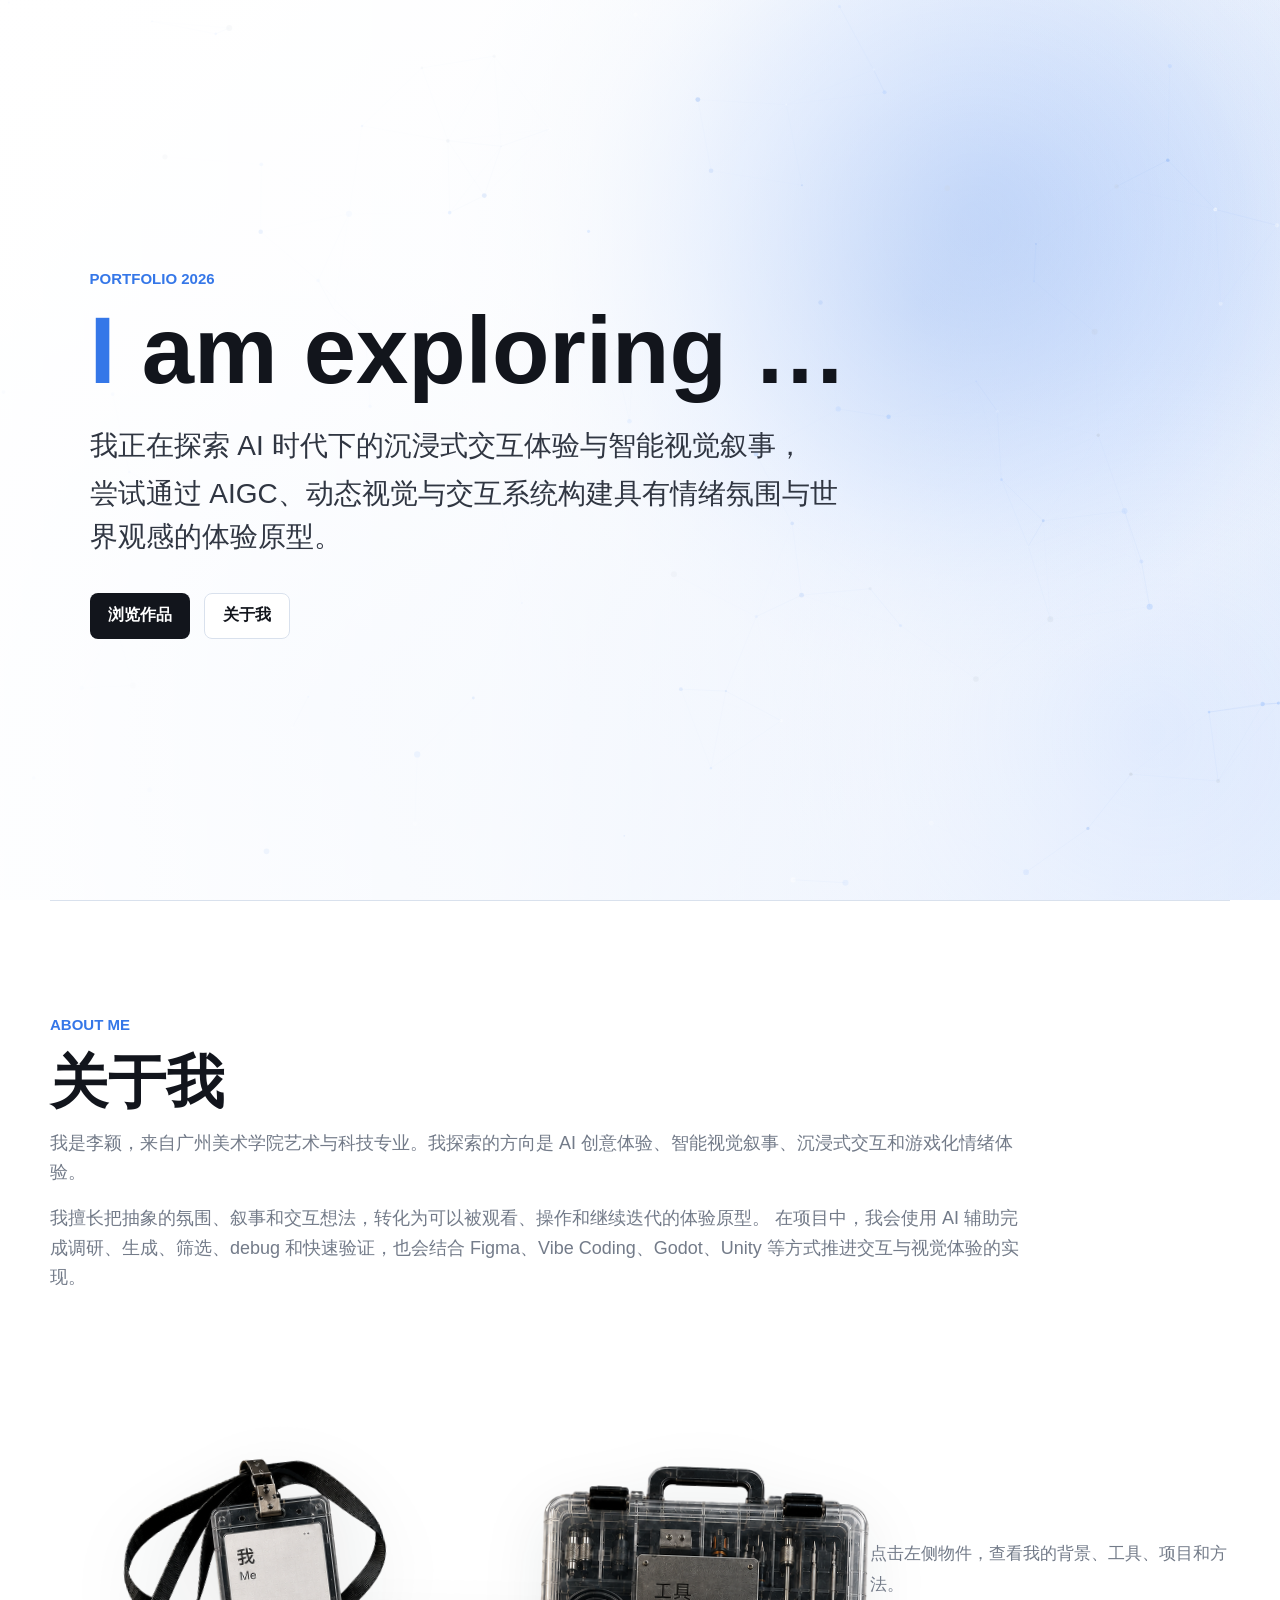
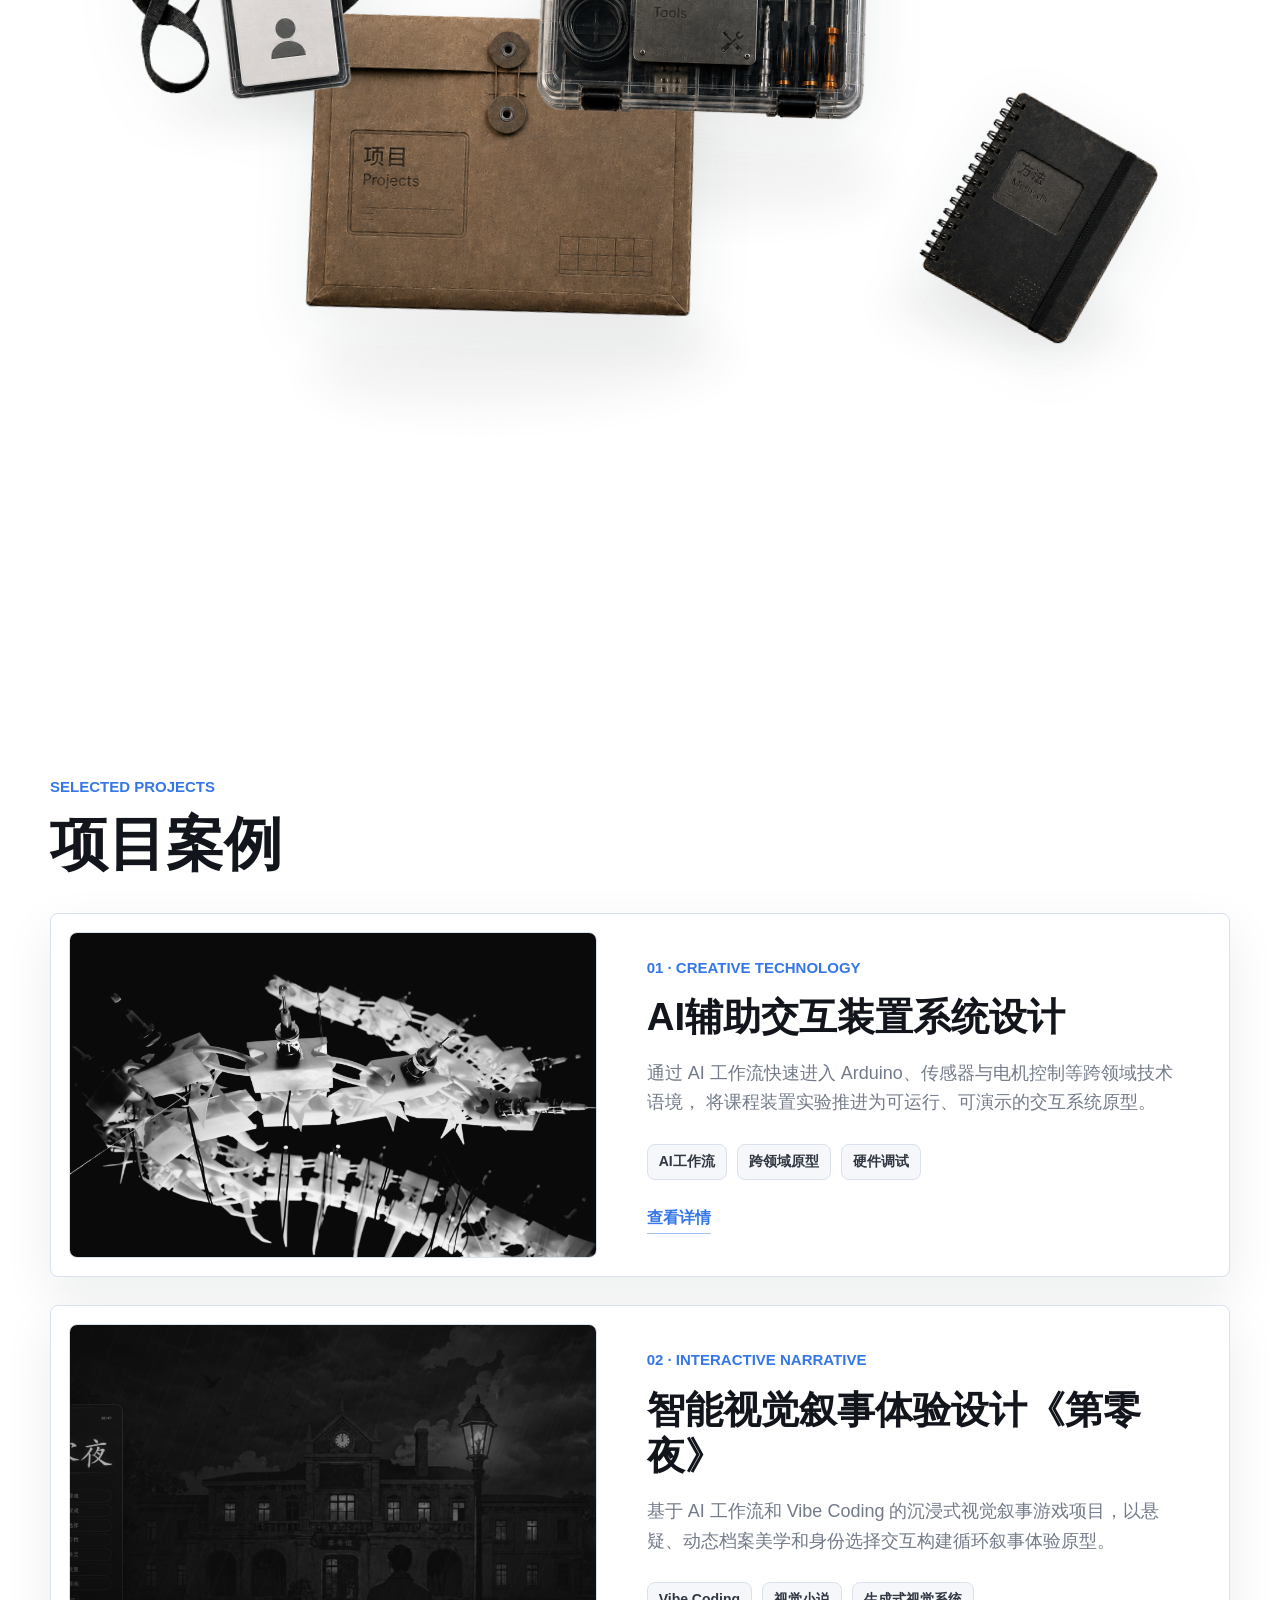
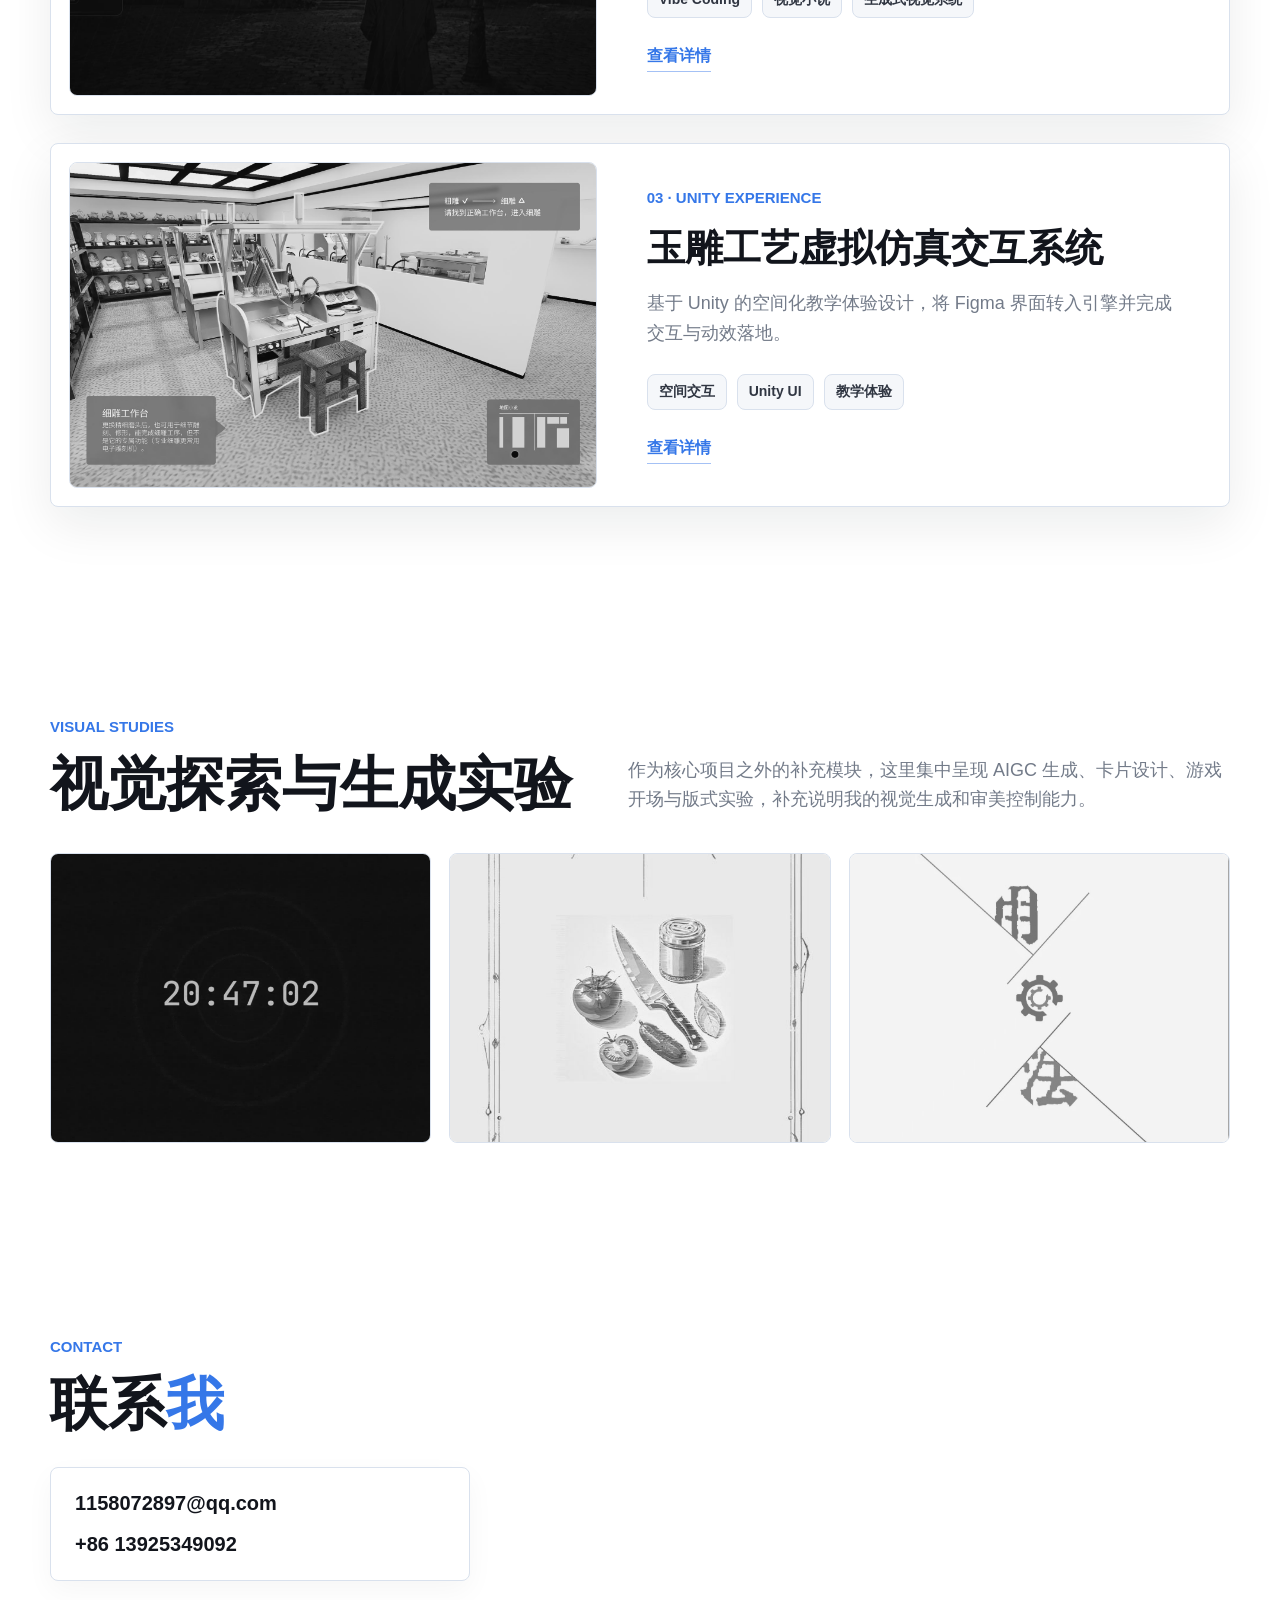
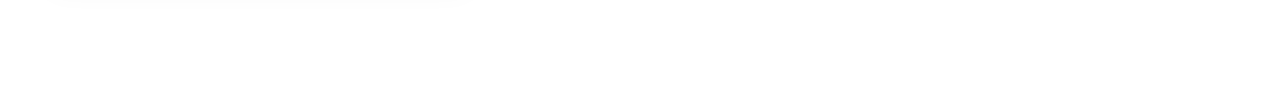
==== commit 0e22fc61: "Refine about object interaction" ====
--- a/index.html
+++ b/index.html
@@ -46,7 +46,7 @@
 
         <div class="about-object-stage" data-about-objects aria-label="视觉化个人信息展示区">
           <div class="about-object-display">
-            <button class="about-object about-object-me is-active" type="button" data-object-panel="me" aria-pressed="true">
+            <button class="about-object about-object-me" type="button" data-object-panel="me" aria-pressed="false">
               <img loading="lazy" decoding="async" src="./assets/about-object-me.png" alt="工作牌：我" />
             </button>
             <button class="about-object about-object-tools" type="button" data-object-panel="tools" aria-pressed="false">
--- a/styles.css
+++ b/styles.css
@@ -373,23 +373,13 @@
 
 .about-object-stage {
   position: relative;
-  display: grid;
-  grid-template-columns: minmax(0, 1fr) minmax(280px, 0.34fr);
-  gap: clamp(26px, 5vw, 64px);
-  align-items: center;
+  display: block;
   min-height: clamp(520px, 58vw, 710px);
   margin: clamp(52px, 7vw, 86px) 0 clamp(48px, 7vw, 78px);
 }
 
 .about-object-stage::before {
-  content: "";
-  position: absolute;
-  left: 4%;
-  right: 19%;
-  bottom: 9%;
-  height: 1px;
-  background: linear-gradient(90deg, transparent, rgba(18, 21, 28, 0.13), transparent);
-  transform: rotate(-2deg);
+  display: none;
 }
 
 .about-object-display {
@@ -456,6 +446,15 @@
   transform: scale(1.035);
 }
 
+.about-object-stage.has-selection .about-object:not(.is-active) {
+  opacity: 0.46;
+  filter: blur(1.2px) saturate(0.72) contrast(0.88);
+}
+
+.about-object-stage.has-selection .about-object:not(.is-active) img {
+  filter: grayscale(0.32) drop-shadow(0 10px 18px rgba(18, 21, 28, 0.06));
+}
+
 .about-object-me {
   --object-rotate: -7deg;
   left: 4%;
@@ -493,19 +492,104 @@
 }
 
 .about-object-drawer {
+  position: absolute;
+  top: 12%;
+  right: 0;
+  z-index: 8;
+  width: min(50%, 560px);
+  min-height: 300px;
+  pointer-events: none;
+}
+
+.about-object-drawer::before {
+  display: none;
+}
+
+.about-object-prompt {
+  max-width: 360px;
+  margin: clamp(28px, 6vw, 74px) 0 0 auto;
+  color: var(--muted);
+  font-size: clamp(15px, 1.35vw, 18px);
+  line-height: 1.8;
+  pointer-events: auto;
+}
+
+.about-object-card {
   position: relative;
-  min-height: 300px;
-  padding: clamp(24px, 3vw, 34px) 0 clamp(24px, 3vw, 34px) clamp(24px, 3vw, 38px);
-}
-
-.about-object-drawer::before {
-  content: "";
+  min-height: 280px;
+  border: 1px solid rgba(126, 148, 176, 0.22);
+  border-radius: 18px;
+  background: rgba(255, 255, 255, 0.84);
+  box-shadow: 0 24px 62px rgba(31, 46, 76, 0.12);
+  padding: clamp(24px, 3vw, 38px);
+  backdrop-filter: blur(16px);
+  opacity: 0;
+  transform: translateX(-28px);
+  animation: aboutCardIn 320ms cubic-bezier(0.16, 1, 0.3, 1) forwards;
+  pointer-events: auto;
+}
+
+.about-object-close {
   position: absolute;
-  left: 0;
-  top: 12%;
-  bottom: 12%;
-  width: 1px;
-  background: linear-gradient(180deg, transparent, rgba(53, 119, 232, 0.42), transparent);
+  top: 18px;
+  right: 18px;
+  width: 32px;
+  height: 32px;
+  border: 1px solid rgba(126, 148, 176, 0.24);
+  border-radius: 999px;
+  background: rgba(255, 255, 255, 0.72);
+  color: var(--text);
+  cursor: pointer;
+  font-size: 20px;
+  line-height: 1;
+  transition: background 240ms ease, transform 240ms ease;
+}
+
+.about-object-close:hover,
+.about-object-close:focus-visible {
+  background: #fff;
+  transform: scale(1.06);
+}
+
+.about-object-card span {
+  display: block;
+  color: var(--blue);
+  font-size: 12px;
+  font-weight: 850;
+  text-transform: uppercase;
+}
+
+.about-object-card h3 {
+  margin: 16px 0 14px;
+  padding-right: 36px;
+  color: var(--ink);
+  font-size: clamp(28px, 3.4vw, 44px);
+  line-height: 1.08;
+}
+
+.about-object-card p {
+  max-width: 430px;
+  color: var(--text);
+  font-size: clamp(15px, 1.25vw, 18px);
+  line-height: 1.7;
+}
+
+.about-object-card ul {
+  display: flex;
+  flex-wrap: wrap;
+  gap: 10px;
+  margin: 24px 0 0;
+  padding: 0;
+  list-style: none;
+}
+
+.about-object-card li {
+  border: 1px solid rgba(126, 148, 176, 0.24);
+  border-radius: 999px;
+  padding: 8px 12px;
+  color: #52627a;
+  font-size: 13px;
+  font-weight: 760;
 }
 
 .about-object-panel {
@@ -545,6 +629,14 @@
   color: var(--text);
   font-size: clamp(16px, 1.45vw, 19px);
   line-height: 1.72;
+}
+
+#about [data-about-objects] .about-object-panel {
+  display: none;
+}
+
+#about .ability-chain {
+  display: none;
 }
 
 .section-heading.split {
@@ -3024,6 +3116,18 @@
   }
 }
 
+@keyframes aboutCardIn {
+  from {
+    opacity: 0;
+    transform: translateX(-28px);
+  }
+
+  to {
+    opacity: 1;
+    transform: translateX(0);
+  }
+}
+
 @keyframes bluePulse {
   0%,
   100% {
@@ -3169,16 +3273,24 @@
   }
 
   .about-object-drawer {
+    position: static;
+    width: 100%;
     min-height: auto;
-    padding: 24px 0 0;
+    padding: 0;
+    pointer-events: auto;
   }
 
   .about-object-drawer::before {
-    top: 0;
-    bottom: auto;
-    width: 100%;
-    height: 1px;
-    background: linear-gradient(90deg, transparent, rgba(53, 119, 232, 0.42), transparent);
+    display: none;
+  }
+
+  .about-object-prompt {
+    max-width: none;
+    margin: 18px 0 0;
+  }
+
+  .about-object-card {
+    margin-top: 18px;
   }
 
   .zero-prop-pool {
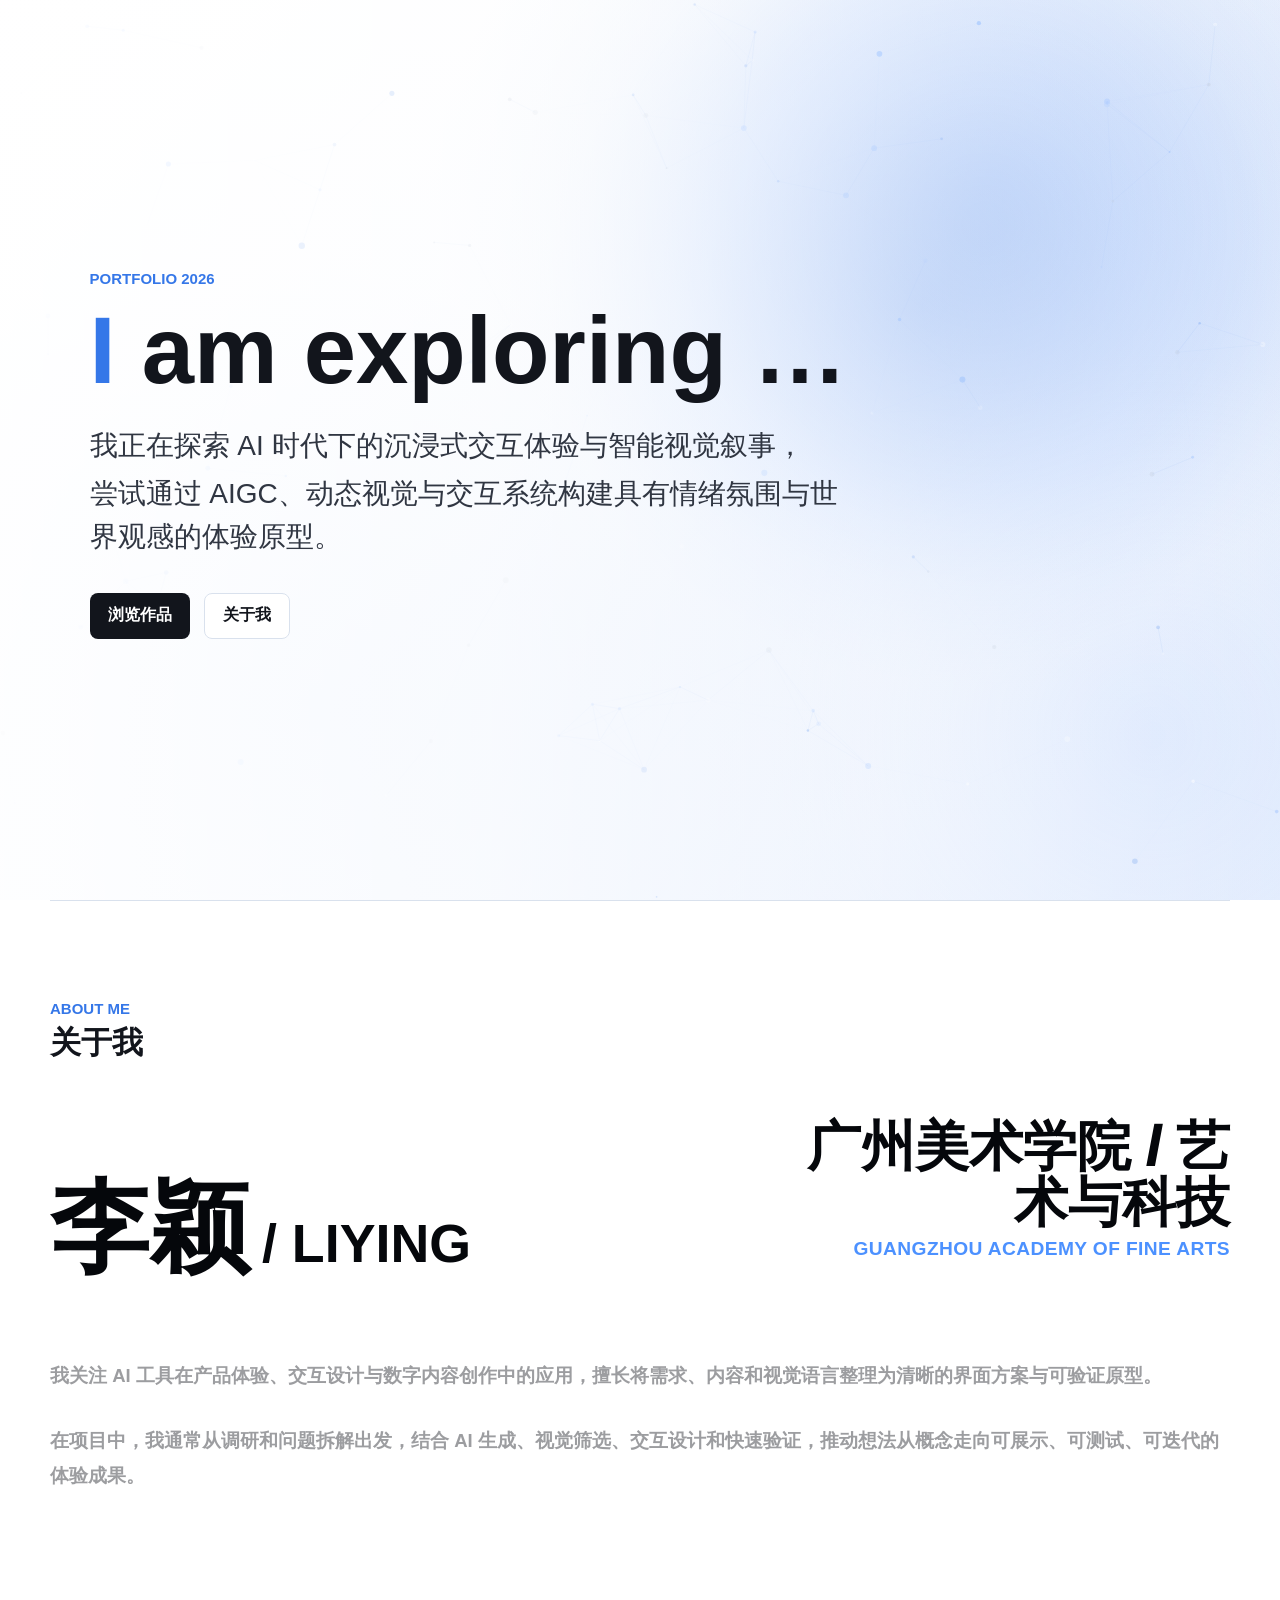
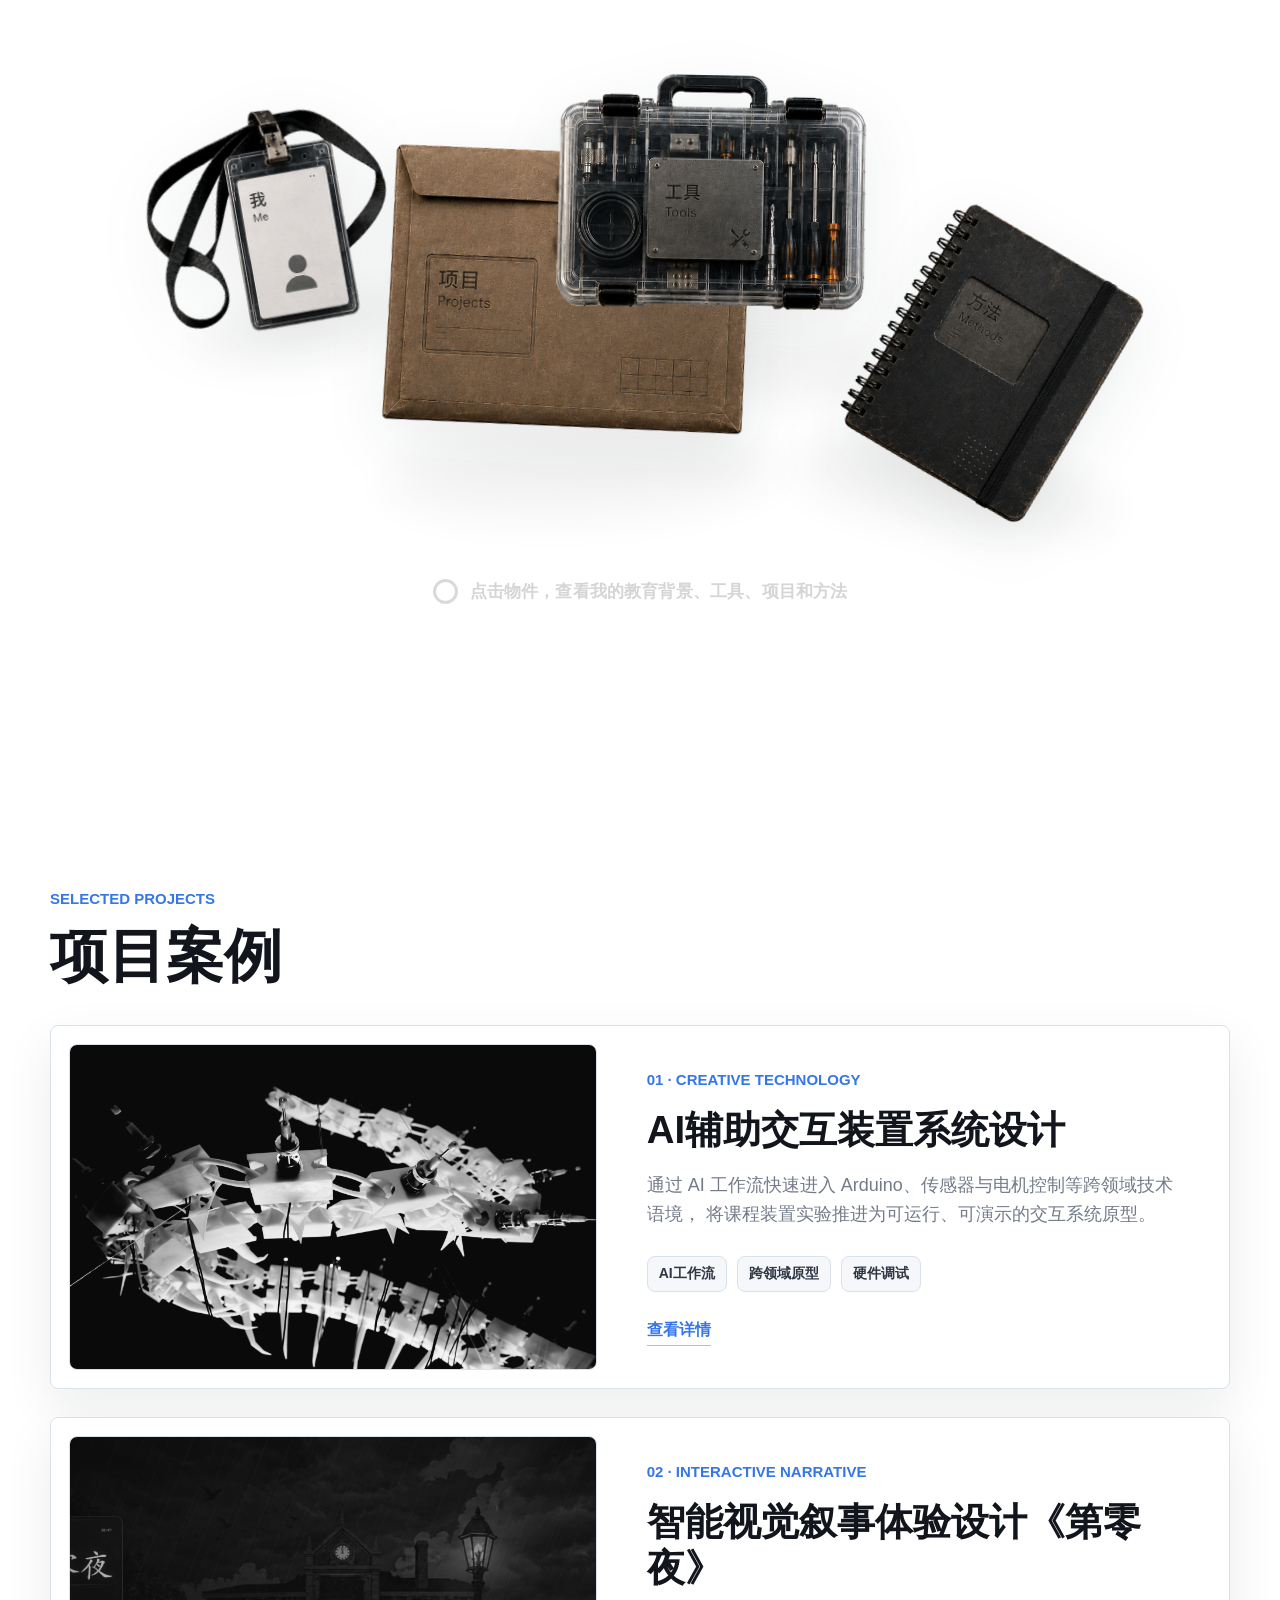
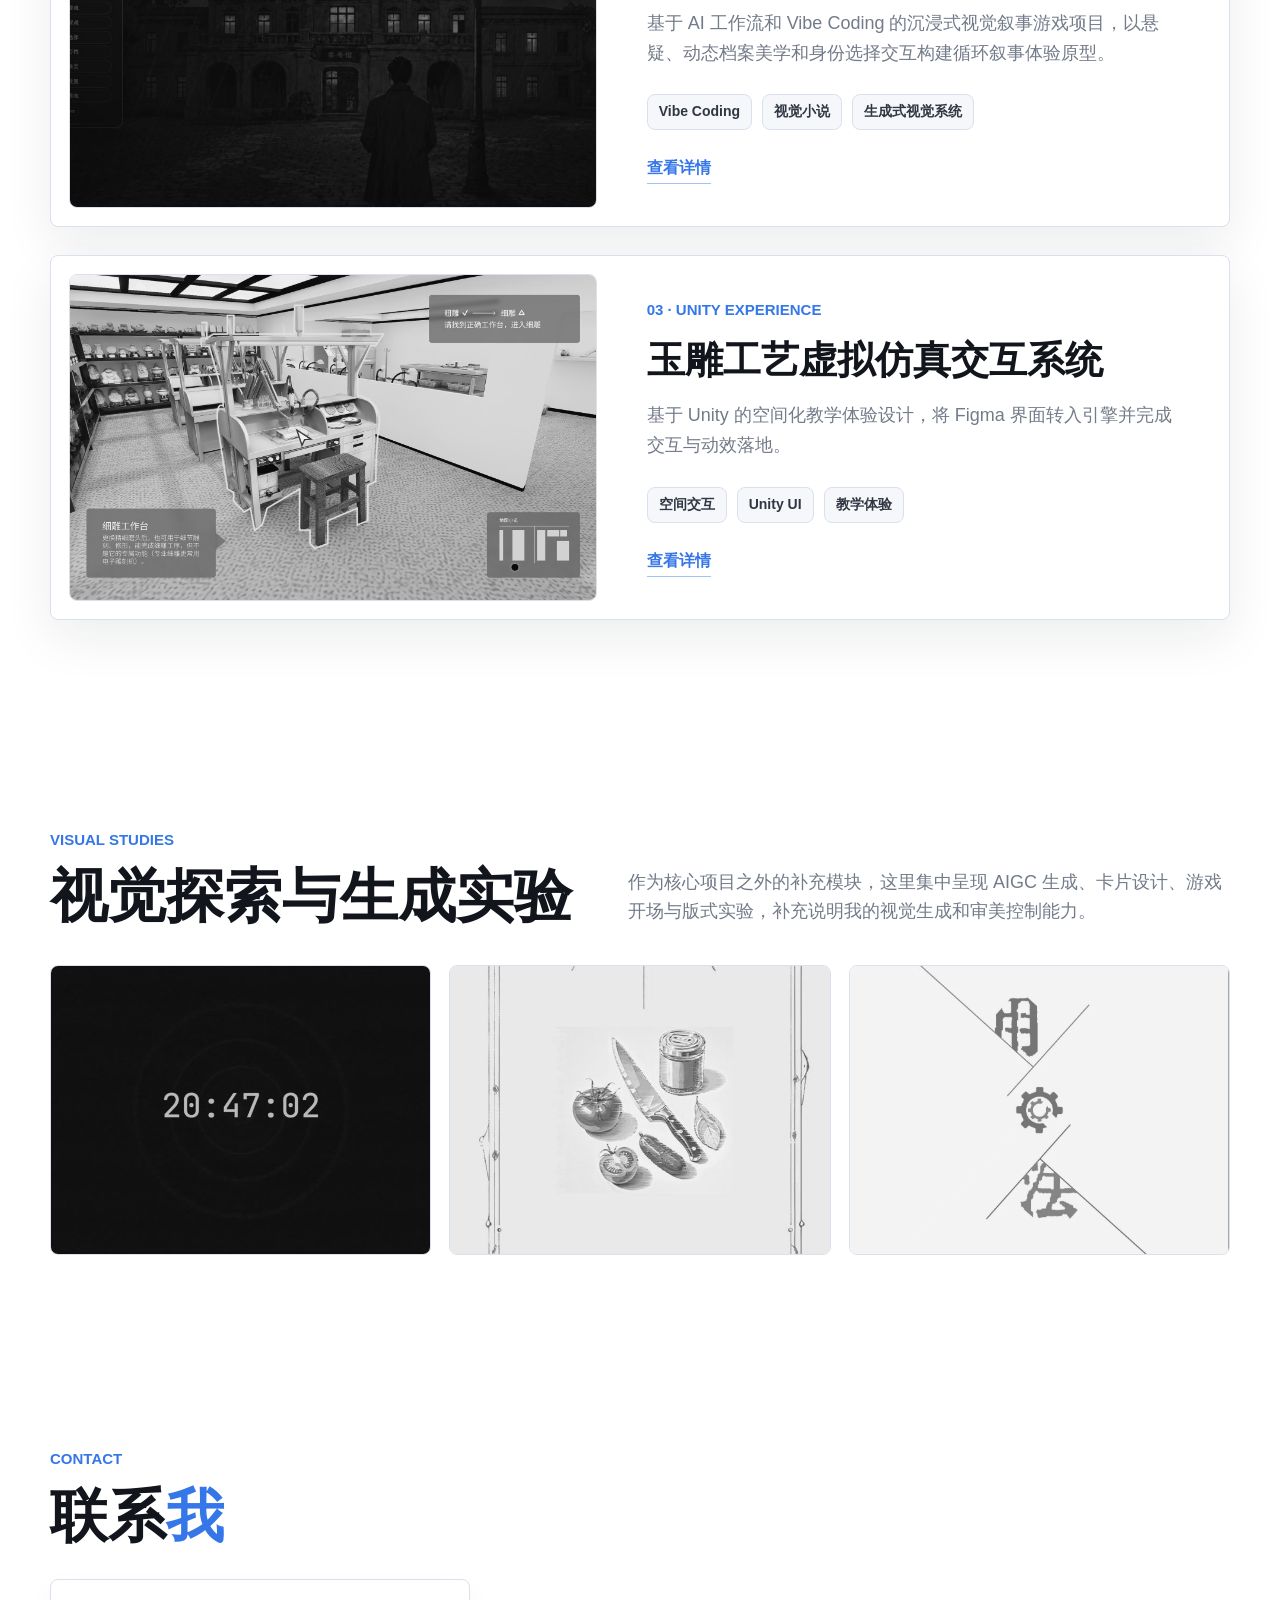
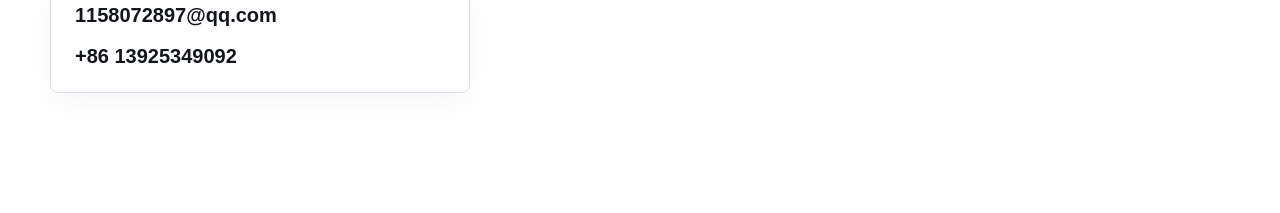
==== commit 6f9c139f: "Update about hero layout" ====
--- a/index.html
+++ b/index.html
@@ -31,17 +31,25 @@
 
       <section class="section capability-section reveal-section" id="about" aria-labelledby="capability-title">
         <div class="section-heading about-heading">
-          <p class="eyebrow">About me</p>
-          <h2 id="capability-title">关于我</h2>
-          <p>
-            我是李颖，来自广州美术学院艺术与科技专业。我探索的方向是
-            AI 创意体验、智能视觉叙事、沉浸式交互和游戏化情绪体验。
-          </p>
-          <p>
-            我擅长把抽象的氛围、叙事和交互想法，转化为可以被观看、操作和继续迭代的体验原型。
-            在项目中，我会使用 AI 辅助完成调研、生成、筛选、debug 和快速验证，也会结合
-            Figma、Vibe Coding、Godot、Unity 等方式推进交互与视觉体验的实现。
-          </p>
+          <div class="about-kicker">
+            <p class="eyebrow">About me</p>
+            <p>关于我</p>
+          </div>
+          <div class="about-title-row">
+            <h2 id="capability-title">李颖<span>/ LIYING</span></h2>
+            <div class="about-school">
+              <strong>广州美术学院 / 艺术与科技</strong>
+              <span>GUANGZHOU ACADEMY OF FINE ARTS</span>
+            </div>
+          </div>
+          <div class="about-copy">
+            <p>
+              我关注 AI 工具在产品体验、交互设计与数字内容创作中的应用，擅长将需求、内容和视觉语言整理为清晰的界面方案与可验证原型。
+            </p>
+            <p>
+              在项目中，我通常从调研和问题拆解出发，结合 AI 生成、视觉筛选、交互设计和快速验证，推动想法从概念走向可展示、可测试、可迭代的体验成果。
+            </p>
+          </div>
         </div>
 
         <div class="about-object-stage" data-about-objects aria-label="视觉化个人信息展示区">
@@ -81,6 +89,7 @@
               <p>通过调研、关键词拆解、素材生成、代码辅助、原型验证和视觉整合，把模糊灵感转化为清晰的工作流。</p>
             </div>
           </aside>
+          <p class="about-object-hint">点击物件，查看我的教育背景、工具、项目和方法</p>
         </div>
 
         <div class="ability-chain" aria-label="个人能力链">
--- a/styles.css
+++ b/styles.css
@@ -368,14 +368,94 @@
 }
 
 .about-heading {
-  max-width: 980px;
+  max-width: none;
+  margin-bottom: 0;
+}
+
+.about-kicker {
+  margin-bottom: clamp(34px, 5vw, 58px);
+}
+
+.about-kicker .eyebrow {
+  margin: 0;
+  color: var(--blue);
+}
+
+.about-kicker p:not(.eyebrow) {
+  margin: 4px 0 0;
+  color: var(--ink);
+  font-size: clamp(24px, 2.4vw, 34px);
+  font-weight: 820;
+  line-height: 1.1;
+}
+
+.about-title-row {
+  display: grid;
+  grid-template-columns: minmax(0, 0.92fr) minmax(420px, 0.68fr);
+  gap: clamp(36px, 7vw, 96px);
+  align-items: end;
+}
+
+.about-title-row h2 {
+  margin: 0;
+  color: #05070b;
+  font-size: clamp(68px, 7.8vw, 118px);
+  font-weight: 950;
+  letter-spacing: 0;
+  line-height: 0.95;
+}
+
+.about-title-row h2 span {
+  margin-left: 12px;
+  font-size: clamp(36px, 4.2vw, 62px);
+  font-weight: 760;
+}
+
+.about-school {
+  display: flex;
+  flex-direction: column;
+  align-items: flex-end;
+  padding-bottom: clamp(8px, 1.2vw, 16px);
+  text-align: right;
+}
+
+.about-school strong {
+  color: #05070b;
+  font-size: clamp(34px, 4.2vw, 62px);
+  font-weight: 920;
+  line-height: 1.05;
+}
+
+.about-school span {
+  margin-top: 8px;
+  color: #4c91ff;
+  font-size: clamp(14px, 1.5vw, 23px);
+  font-weight: 850;
+  letter-spacing: 0.02em;
+}
+
+.about-copy {
+  margin-top: clamp(54px, 7vw, 82px);
+}
+
+.about-copy p {
+  max-width: none;
+  margin: 0;
+  color: rgba(18, 21, 28, 0.42);
+  font-size: clamp(17px, 1.45vw, 24px);
+  font-weight: 650;
+  line-height: 1.9;
+}
+
+.about-copy p + p {
+  margin-top: clamp(20px, 2.4vw, 30px);
 }
 
 .about-object-stage {
   position: relative;
   display: block;
-  min-height: clamp(520px, 58vw, 710px);
-  margin: clamp(52px, 7vw, 86px) 0 clamp(48px, 7vw, 78px);
+  min-height: clamp(610px, 53vw, 780px);
+  margin: clamp(28px, 4.5vw, 56px) 0 clamp(20px, 4vw, 52px);
 }
 
 .about-object-stage::before {
@@ -384,7 +464,9 @@
 
 .about-object-display {
   position: relative;
-  min-height: clamp(500px, 55vw, 680px);
+  width: min(1100px, 100%);
+  min-height: clamp(560px, 48vw, 720px);
+  margin: 0 auto;
 }
 
 .about-object {
@@ -456,38 +538,38 @@
 }
 
 .about-object-me {
-  --object-rotate: -7deg;
-  left: 4%;
-  top: 8%;
+  --object-rotate: -10deg;
+  left: 3%;
+  top: 22%;
+  z-index: 5;
+  width: min(29vw, 330px);
+  animation: objectFloatA 8s ease-in-out infinite;
+}
+
+.about-object-tools {
+  --object-rotate: 1deg;
+  left: 33%;
+  top: 11%;
+  z-index: 6;
+  width: min(39vw, 520px);
+  animation: objectFloatB 9s ease-in-out infinite;
+}
+
+.about-object-projects {
+  --object-rotate: -2deg;
+  left: 20%;
+  bottom: 2%;
+  z-index: 3;
+  width: min(41vw, 535px);
+  animation: objectFloatC 10s ease-in-out infinite;
+}
+
+.about-object-methods {
+  --object-rotate: 9deg;
+  right: 0;
+  top: 26%;
   z-index: 4;
-  width: min(32vw, 360px);
-  animation: objectFloatA 8s ease-in-out infinite;
-}
-
-.about-object-tools {
-  --object-rotate: 2deg;
-  left: 32%;
-  top: 4%;
-  z-index: 3;
-  width: min(43vw, 530px);
-  animation: objectFloatB 9s ease-in-out infinite;
-}
-
-.about-object-projects {
-  --object-rotate: -3deg;
-  left: 15%;
-  bottom: 2%;
-  z-index: 2;
-  width: min(44vw, 560px);
-  animation: objectFloatC 10s ease-in-out infinite;
-}
-
-.about-object-methods {
-  --object-rotate: 8deg;
-  right: 3%;
-  bottom: 12%;
-  z-index: 5;
-  width: min(29vw, 340px);
+  width: min(34vw, 430px);
   animation: objectFloatB 8.6s ease-in-out reverse infinite;
 }
 
@@ -512,6 +594,28 @@
   font-size: clamp(15px, 1.35vw, 18px);
   line-height: 1.8;
   pointer-events: auto;
+}
+
+.about-object-hint {
+  display: flex;
+  justify-content: center;
+  align-items: center;
+  gap: 12px;
+  margin: clamp(4px, 1vw, 14px) 0 0;
+  color: rgba(18, 21, 28, 0.18);
+  font-size: clamp(15px, 1.35vw, 22px);
+  font-weight: 720;
+  letter-spacing: 0.01em;
+  text-align: center;
+}
+
+.about-object-hint::before {
+  content: "";
+  width: 19px;
+  height: 19px;
+  border: 3px solid rgba(18, 21, 28, 0.16);
+  border-radius: 999px;
+  box-shadow: inset 0 0 0 4px #fff;
 }
 
 .about-object-card {
@@ -3242,6 +3346,28 @@
     min-height: auto;
   }
 
+  .about-title-row {
+    grid-template-columns: 1fr;
+    gap: 22px;
+  }
+
+  .about-title-row h2 {
+    font-size: clamp(58px, 13vw, 92px);
+  }
+
+  .about-school {
+    align-items: flex-start;
+    text-align: left;
+  }
+
+  .about-school strong {
+    font-size: clamp(32px, 7vw, 48px);
+  }
+
+  .about-copy {
+    margin-top: 42px;
+  }
+
   .zero-premise-title {
     position: static;
   }
@@ -3269,7 +3395,7 @@
   }
 
   .about-object-display {
-    min-height: clamp(420px, 72vw, 560px);
+    min-height: clamp(460px, 72vw, 600px);
   }
 
   .about-object-drawer {
@@ -3436,35 +3562,41 @@
   }
 
   .about-object-stage {
-    margin: 42px 0 54px;
+    margin: 36px 0 54px;
   }
 
   .about-object-display {
-    min-height: 430px;
+    min-height: 470px;
   }
 
   .about-object-me {
-    left: -2%;
-    top: 4%;
-    width: 45vw;
+    left: -3%;
+    top: 20%;
+    width: 42vw;
   }
 
   .about-object-tools {
-    left: 30%;
-    top: 0;
-    width: 63vw;
+    left: 27%;
+    top: 6%;
+    width: 62vw;
   }
 
   .about-object-projects {
-    left: 4%;
-    bottom: 6%;
-    width: 68vw;
+    left: 9%;
+    bottom: 2%;
+    width: 72vw;
   }
 
   .about-object-methods {
-    right: -2%;
-    bottom: 9%;
-    width: 42vw;
+    right: -6%;
+    top: 34%;
+    bottom: auto;
+    width: 48vw;
+  }
+
+  .about-object-hint {
+    margin-top: 8px;
+    font-size: 14px;
   }
 
   .about-object-panel h3 {
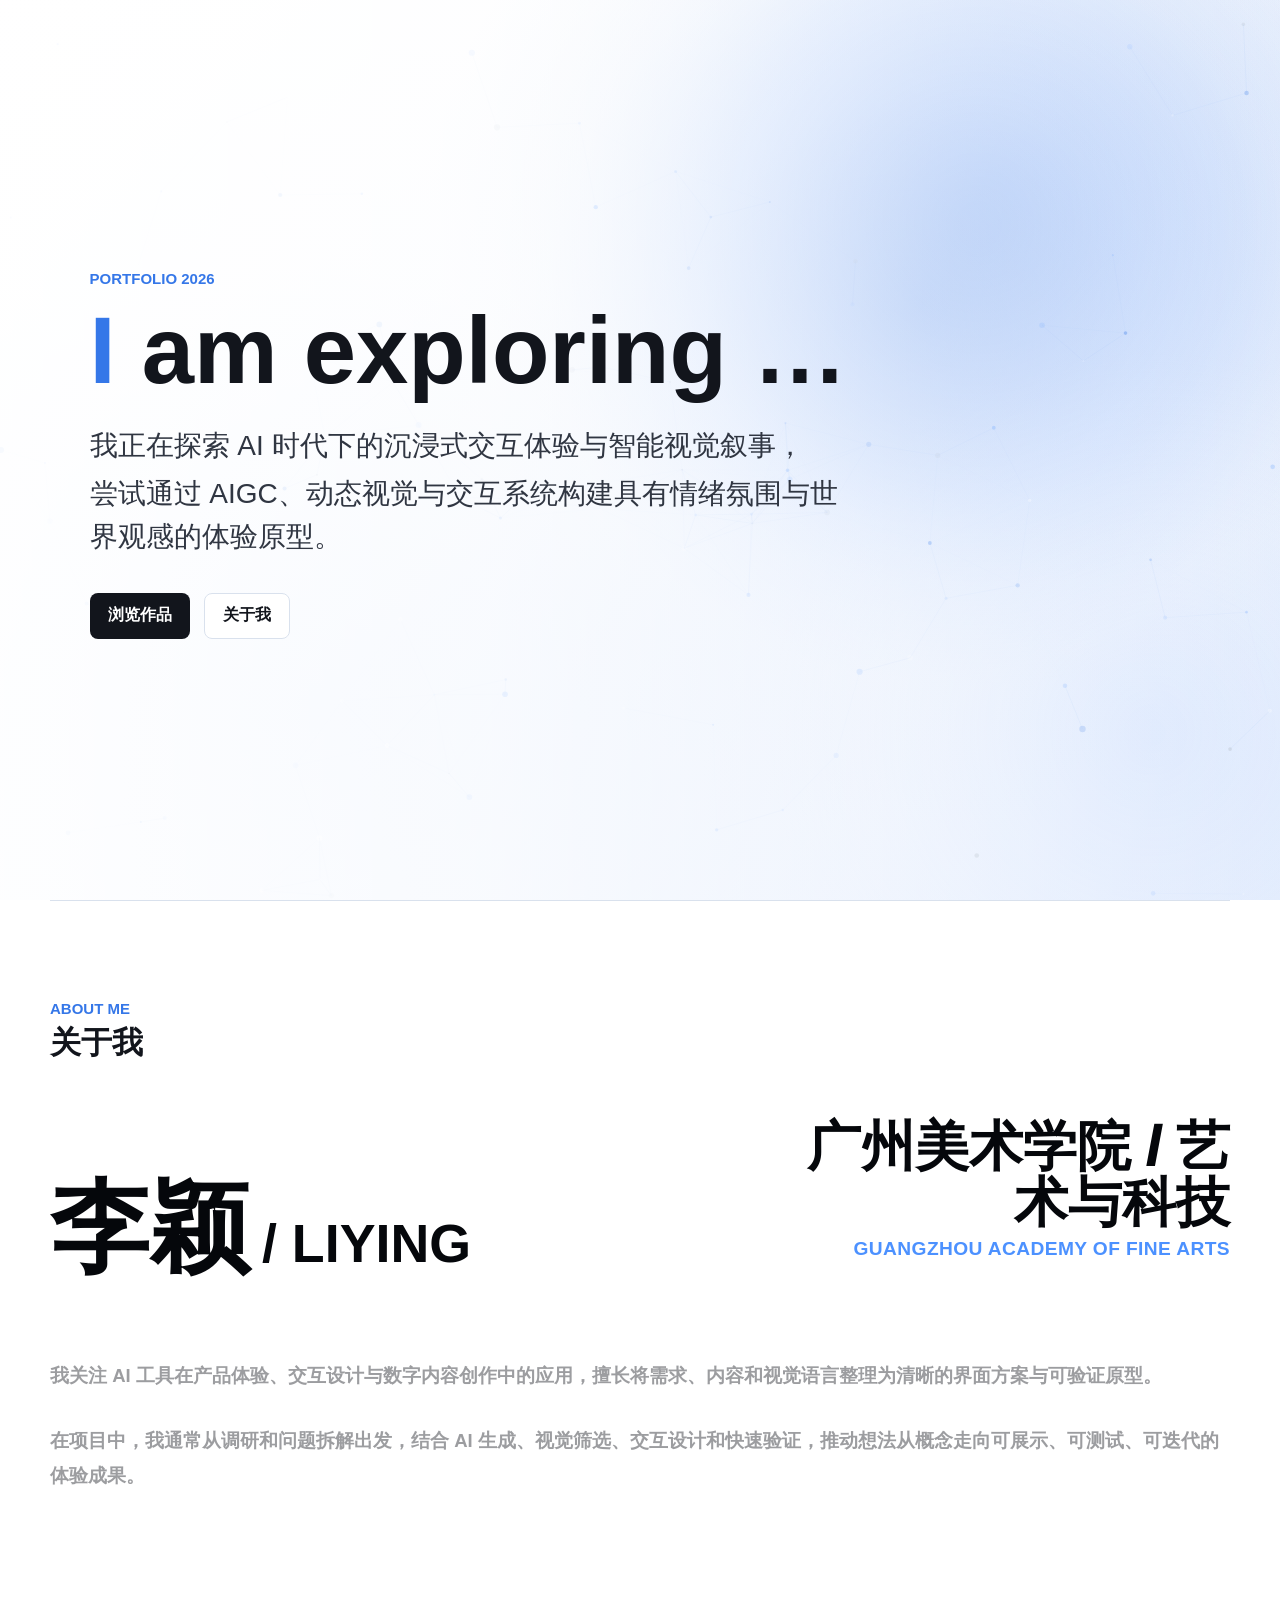
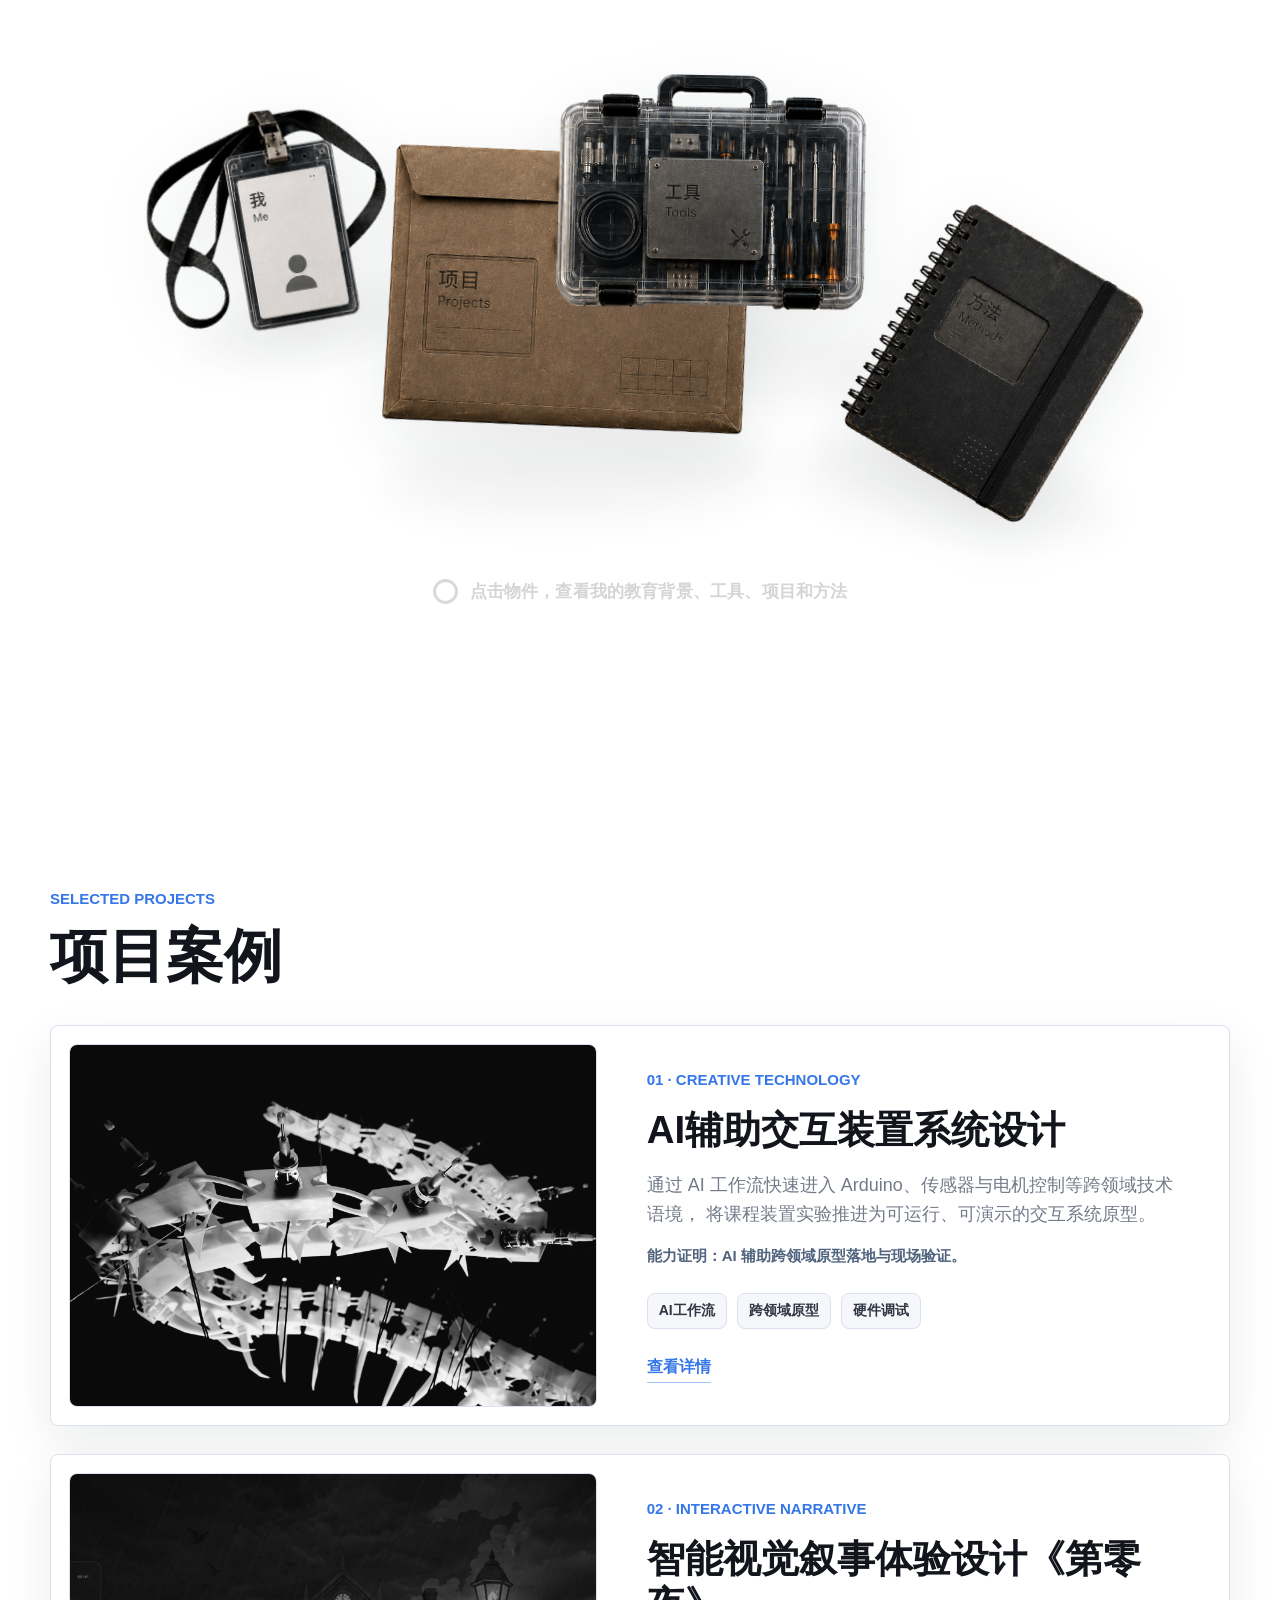
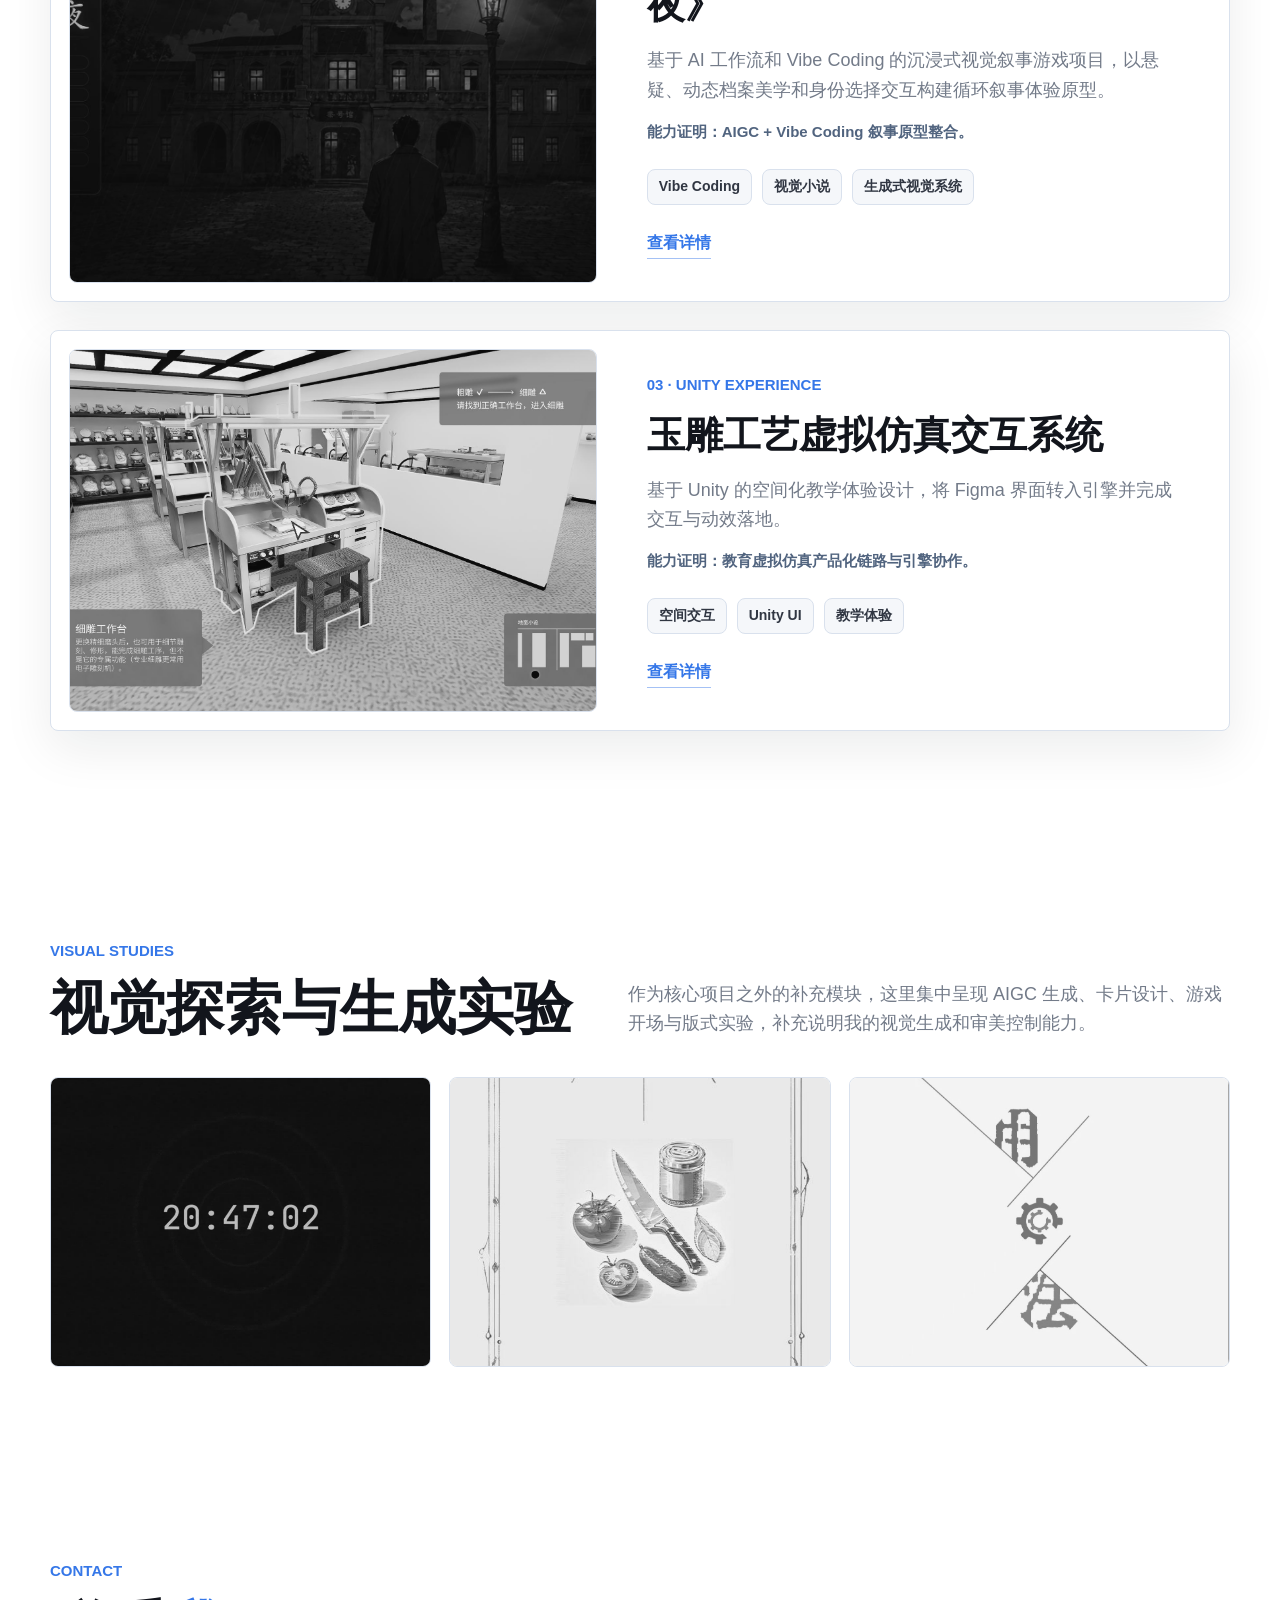
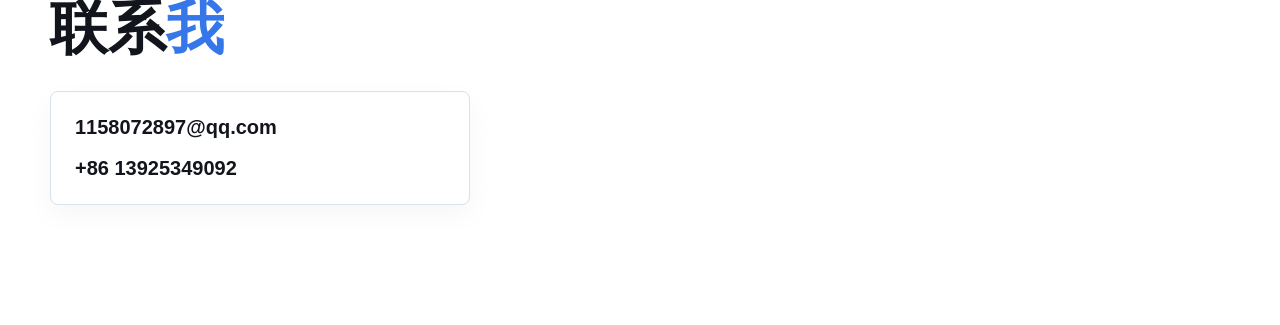
==== commit 3ab30c84: "Refine project case studies and optimize Zero Night assets" ====
--- a/index.html
+++ b/index.html
@@ -7,7 +7,7 @@
       name="description"
       content="AI Creative Experience Design portfolio focused on AI workflow, interaction, narrative, and immersive creative technology."
     />
-    <title>AI Creative Experience Portfolio</title>
+    <title>作品集</title>
     <link rel="stylesheet" href="./styles.css" />
   </head>
   <body>
@@ -168,6 +168,7 @@
                 通过 AI 工作流快速进入 Arduino、传感器与电机控制等跨领域技术语境，
                 将课程装置实验推进为可运行、可演示的交互系统原型。
               </p>
+              <p class="project-proof">能力证明：AI 辅助跨领域原型落地与现场验证。</p>
               <ul class="meta-list">
                 <li>AI工作流</li>
                 <li>跨领域原型</li>
@@ -187,6 +188,7 @@
               <p>
                 基于 AI 工作流和 Vibe Coding 的沉浸式视觉叙事游戏项目，以悬疑、动态档案美学和身份选择交互构建循环叙事体验原型。
               </p>
+              <p class="project-proof">能力证明：AIGC + Vibe Coding 叙事原型整合。</p>
               <ul class="meta-list">
                 <li>Vibe Coding</li>
                 <li>视觉小说</li>
@@ -206,6 +208,7 @@
               <p>
                 基于 Unity 的空间化教学体验设计，将 Figma 界面转入引擎并完成交互与动效落地。
               </p>
+              <p class="project-proof">能力证明：教育虚拟仿真产品化链路与引擎协作。</p>
               <ul class="meta-list">
                 <li>空间交互</li>
                 <li>Unity UI</li>
--- a/styles.css
+++ b/styles.css
@@ -529,12 +529,12 @@
 }
 
 .about-object-stage.has-selection .about-object:not(.is-active) {
-  opacity: 0.46;
-  filter: blur(1.2px) saturate(0.72) contrast(0.88);
+  opacity: 0.3;
+  filter: blur(5px) grayscale(0.2) saturate(0.86) contrast(0.92);
 }
 
 .about-object-stage.has-selection .about-object:not(.is-active) img {
-  filter: grayscale(0.32) drop-shadow(0 10px 18px rgba(18, 21, 28, 0.06));
+  filter: drop-shadow(0 10px 18px rgba(18, 21, 28, 0.06));
 }
 
 .about-object-me {
@@ -575,11 +575,11 @@
 
 .about-object-drawer {
   position: absolute;
-  top: 12%;
-  right: 0;
-  z-index: 8;
-  width: min(50%, 560px);
-  min-height: 300px;
+  top: 15%;
+  right: -2%;
+  z-index: 12;
+  width: min(62vw, 700px);
+  min-height: 360px;
   pointer-events: none;
 }
 
@@ -620,31 +620,44 @@
 
 .about-object-card {
   position: relative;
-  min-height: 280px;
-  border: 1px solid rgba(126, 148, 176, 0.22);
-  border-radius: 18px;
-  background: rgba(255, 255, 255, 0.84);
-  box-shadow: 0 24px 62px rgba(31, 46, 76, 0.12);
-  padding: clamp(24px, 3vw, 38px);
-  backdrop-filter: blur(16px);
+  overflow: hidden;
+  width: 100%;
+  min-height: 390px;
+  border: 1px solid #e5eaf2;
+  border-radius: 28px;
+  background: rgba(255, 255, 255, 0.9);
+  box-shadow: 0 30px 80px rgba(15, 23, 42, 0.14);
+  padding: 42px 48px 44px 56px;
+  backdrop-filter: blur(12px);
   opacity: 0;
-  transform: translateX(-28px);
+  transform: translateX(24px);
   animation: aboutCardIn 320ms cubic-bezier(0.16, 1, 0.3, 1) forwards;
   pointer-events: auto;
 }
 
+.about-card-line {
+  position: absolute;
+  left: 0;
+  top: 58px;
+  width: 4px;
+  height: 92px;
+  border-radius: 999px;
+  background: #2f7bff;
+}
+
 .about-object-close {
   position: absolute;
-  top: 18px;
-  right: 18px;
-  width: 32px;
-  height: 32px;
-  border: 1px solid rgba(126, 148, 176, 0.24);
+  top: 30px;
+  right: 30px;
+  width: 44px;
+  height: 44px;
+  border: 1px solid rgba(15, 23, 42, 0.22);
   border-radius: 999px;
-  background: rgba(255, 255, 255, 0.72);
-  color: var(--text);
+  background: rgba(255, 255, 255, 0.86);
+  color: #8b8f96;
   cursor: pointer;
-  font-size: 20px;
+  font-size: 32px;
+  font-weight: 200;
   line-height: 1;
   transition: background 240ms ease, transform 240ms ease;
 }
@@ -655,45 +668,193 @@
   transform: scale(1.06);
 }
 
-.about-object-card span {
+.about-card-label {
   display: block;
-  color: var(--blue);
-  font-size: 12px;
+  color: #2f7bff;
+  font-size: clamp(18px, 2vw, 26px);
   font-weight: 850;
   text-transform: uppercase;
 }
 
 .about-object-card h3 {
-  margin: 16px 0 14px;
-  padding-right: 36px;
-  color: var(--ink);
-  font-size: clamp(28px, 3.4vw, 44px);
-  line-height: 1.08;
+  margin: 18px 0 0;
+  padding-right: 60px;
+  color: #03050a;
+  font-size: clamp(48px, 5.1vw, 76px);
+  font-weight: 820;
+  line-height: 0.95;
 }
 
 .about-object-card p {
-  max-width: 430px;
-  color: var(--text);
-  font-size: clamp(15px, 1.25vw, 18px);
+  margin: 0;
+  color: #05070b;
+  font-size: clamp(16px, 1.5vw, 22px);
   line-height: 1.7;
 }
 
+.about-object-card ul,
+.about-object-card figure {
+  margin: 0;
+  padding: 0;
+}
+
 .about-object-card ul {
-  display: flex;
-  flex-wrap: wrap;
+  list-style: none;
+}
+
+.about-me-card-body {
+  display: grid;
+  grid-template-columns: 1fr 190px;
+  gap: 34px;
+  align-items: end;
+  margin-top: 96px;
+}
+
+.about-me-card-body p {
+  font-size: clamp(18px, 1.8vw, 27px);
+  font-weight: 540;
+}
+
+.about-me-photo {
+  width: 100%;
+  aspect-ratio: 0.86;
+  border-radius: 24px;
+  object-fit: cover;
+}
+
+.about-card-tools {
+  min-height: 430px;
+}
+
+.about-tools-grid {
+  display: grid;
+  grid-template-columns: repeat(5, minmax(70px, 1fr));
+  gap: 34px 22px;
+  margin-top: 54px;
+}
+
+.about-tool-icon {
+  display: grid;
+  justify-items: center;
   gap: 10px;
-  margin: 24px 0 0;
-  padding: 0;
-  list-style: none;
-}
-
-.about-object-card li {
-  border: 1px solid rgba(126, 148, 176, 0.24);
+  color: #111827;
+  font-size: 15px;
+  font-weight: 520;
+  text-align: center;
+}
+
+.about-tool-icon img {
+  width: 58px;
+  height: 58px;
+  border-radius: 14px;
+  object-fit: contain;
+}
+
+.about-card-project {
+  min-height: 400px;
+}
+
+.about-project-card-body {
+  display: grid;
+  grid-template-columns: 178px 1fr;
+  gap: 46px;
+  align-items: end;
+  margin-top: 112px;
+}
+
+.about-project-card-body ul {
+  display: grid;
+  gap: 18px;
+  color: rgba(15, 23, 42, 0.36);
+  font-size: 19px;
+  font-weight: 560;
+}
+
+.about-project-card-body li {
+  position: relative;
+  padding-left: 26px;
+}
+
+.about-project-card-body li::before {
+  content: "";
+  position: absolute;
+  left: 0;
+  top: 0.55em;
+  width: 8px;
+  height: 8px;
   border-radius: 999px;
-  padding: 8px 12px;
-  color: #52627a;
-  font-size: 13px;
-  font-weight: 760;
+  background: #2f7bff;
+}
+
+.about-project-card-body p {
+  font-size: clamp(18px, 1.75vw, 26px);
+  font-weight: 540;
+  line-height: 1.6;
+}
+
+.about-project-card-body p span {
+  color: #2f7bff;
+}
+
+.about-card-method {
+  min-height: 410px;
+}
+
+.about-method-head {
+  display: grid;
+  grid-template-columns: 150px 1fr;
+  gap: 46px;
+  align-items: start;
+}
+
+.about-method-head h3 {
+  margin-top: 38px;
+}
+
+.about-method-head p {
+  margin-top: 42px;
+  color: rgba(15, 23, 42, 0.42);
+  font-size: clamp(17px, 1.55vw, 22px);
+  font-weight: 620;
+}
+
+.about-method-flow {
+  display: grid;
+  grid-template-columns: repeat(6, 1fr);
+  gap: 16px;
+  margin-top: 104px;
+}
+
+.about-method-step {
+  display: grid;
+  align-content: start;
+  justify-items: center;
+  min-height: 132px;
+  border-radius: 28px;
+  background: #a9cdf8;
+  box-shadow: inset 0 7px 14px rgba(49, 92, 145, 0.15);
+  padding: 16px 8px 14px;
+  color: #03050a;
+  text-align: center;
+}
+
+.about-method-step strong {
+  font-size: 25px;
+  line-height: 1;
+}
+
+.about-method-step span {
+  margin-top: 8px;
+  font-size: 19px;
+  font-weight: 560;
+}
+
+.about-method-step img {
+  align-self: end;
+  width: 34px;
+  height: 34px;
+  margin-top: 22px;
+  object-fit: contain;
 }
 
 .about-object-panel {
@@ -1036,6 +1197,14 @@
 .project-info h3 {
   margin-bottom: 18px;
   font-size: clamp(28px, 3vw, 42px);
+}
+
+.project-proof {
+  margin-top: 14px;
+  color: #51647f;
+  font-size: 15px;
+  font-weight: 700;
+  line-height: 1.55;
 }
 
 .meta-list {
@@ -1279,6 +1448,11 @@
   border-radius: 8px;
   background: #fff;
   padding: 24px;
+}
+
+.detail-grid article p {
+  color: var(--text);
+  line-height: 1.68;
 }
 
 .detail-grid h3,
@@ -2692,6 +2866,40 @@
   padding: 9px 12px;
 }
 
+.zero-contribution-summary {
+  margin-top: 34px;
+  border: 1px solid rgba(53, 119, 232, 0.14);
+  border-radius: 8px;
+  background: rgba(255, 255, 255, 0.76);
+  box-shadow: 0 18px 54px rgba(18, 21, 28, 0.06);
+  padding: clamp(22px, 3vw, 34px);
+}
+
+.zero-contribution-summary h3 {
+  color: var(--ink);
+  font-size: clamp(24px, 2.8vw, 36px);
+}
+
+.zero-contribution-summary ul {
+  display: grid;
+  gap: 14px;
+  margin: 22px 0 0;
+  padding: 0;
+  list-style: none;
+}
+
+.zero-contribution-summary li {
+  color: #53657d;
+  font-size: 16px;
+  font-weight: 650;
+  line-height: 1.62;
+}
+
+.zero-contribution-summary strong {
+  color: var(--ink);
+  font-weight: 900;
+}
+
 .zero-assets {
   padding-top: 82px;
 }
@@ -2727,6 +2935,7 @@
   margin-inline: calc(50% - 50vw);
   overflow: hidden;
   padding: 8px 0 18px;
+  max-width: 100vw;
 }
 
 .zero-marquee-row {
@@ -3223,7 +3432,7 @@
 @keyframes aboutCardIn {
   from {
     opacity: 0;
-    transform: translateX(-28px);
+    transform: translateX(24px);
   }
 
   to {
@@ -3417,6 +3626,28 @@
 
   .about-object-card {
     margin-top: 18px;
+    padding: 34px 30px 34px 38px;
+  }
+
+  .about-me-card-body,
+  .about-project-card-body,
+  .about-method-head {
+    grid-template-columns: 1fr;
+    gap: 24px;
+    margin-top: 48px;
+  }
+
+  .about-me-photo {
+    max-width: 210px;
+  }
+
+  .about-tools-grid {
+    grid-template-columns: repeat(4, minmax(70px, 1fr));
+  }
+
+  .about-method-flow {
+    grid-template-columns: repeat(3, 1fr);
+    margin-top: 46px;
   }
 
   .zero-prop-pool {
@@ -3599,6 +3830,43 @@
     font-size: 14px;
   }
 
+  .about-object-card {
+    min-height: 0;
+    border-radius: 24px;
+    padding: 30px 22px 28px 28px;
+  }
+
+  .about-object-close {
+    top: 18px;
+    right: 18px;
+    width: 40px;
+    height: 40px;
+  }
+
+  .about-object-card h3 {
+    font-size: clamp(42px, 13vw, 62px);
+  }
+
+  .about-me-card-body,
+  .about-project-card-body,
+  .about-method-head {
+    margin-top: 36px;
+  }
+
+  .about-tools-grid {
+    grid-template-columns: repeat(3, minmax(68px, 1fr));
+    gap: 24px 14px;
+  }
+
+  .about-method-flow {
+    grid-template-columns: repeat(2, 1fr);
+    gap: 12px;
+  }
+
+  .about-method-step {
+    min-height: 120px;
+  }
+
   .about-object-panel h3 {
     font-size: 26px;
   }
@@ -3689,6 +3957,43 @@
 
   .zero-assets-strip img {
     height: 240px;
+  }
+
+  .zero-night-page main,
+  .zero-marquee-showcase,
+  .zero-marquee-row {
+    max-width: 100%;
+    overflow-x: hidden;
+  }
+
+  .zero-marquee-showcase {
+    margin-inline: 0;
+    width: 100%;
+    gap: 14px;
+  }
+
+  .zero-marquee-row::before,
+  .zero-marquee-row::after {
+    width: 42px;
+  }
+
+  .zero-marquee-set {
+    gap: 12px;
+    padding-right: 12px;
+  }
+
+  .zero-marquee-set figure {
+    width: clamp(178px, 68vw, 280px);
+    height: clamp(112px, 42vw, 168px);
+  }
+
+  .zero-marquee-row:nth-child(1) .zero-marquee-set figure {
+    width: clamp(240px, 82vw, 340px);
+    height: clamp(138px, 48vw, 196px);
+  }
+
+  .zero-marquee-row:nth-child(3) .zero-marquee-set figure {
+    width: clamp(150px, 54vw, 230px);
   }
 
   .zero-prop-pool {
@@ -3883,3 +4188,407 @@
     filter: none;
   }
 }
+
+/* JadeLab case study */
+.jadelab-page .detail-hero,
+.jadelab-page .detail-section {
+  width: min(1180px, calc(100% - 40px));
+}
+
+.jadelab-hero {
+  grid-template-columns: minmax(0, 0.82fr) minmax(420px, 1.08fr);
+  gap: clamp(28px, 5vw, 78px);
+  align-items: center;
+  min-height: min(820px, 86vh);
+}
+
+.jadelab-hero h1 {
+  color: var(--ink);
+  font-size: clamp(64px, 9vw, 130px);
+  letter-spacing: 0;
+}
+
+.jadelab-hero .lead {
+  max-width: 720px;
+  color: #2f3744;
+}
+
+.jadelab-tags {
+  display: flex;
+  flex-wrap: wrap;
+  gap: 10px;
+  margin-top: 28px;
+}
+
+.jadelab-tags span {
+  border: 1px solid rgba(53, 119, 232, 0.18);
+  border-radius: 8px;
+  background: rgba(255, 255, 255, 0.72);
+  color: #425a78;
+  font-size: 14px;
+  font-weight: 850;
+  padding: 9px 12px;
+}
+
+.jadelab-hero-media {
+  min-height: clamp(320px, 43vw, 560px);
+  box-shadow: 0 28px 90px rgba(18, 21, 28, 0.12);
+}
+
+.jadelab-section {
+  padding-top: clamp(76px, 9vw, 128px);
+}
+
+.jadelab-section-head {
+  max-width: 820px;
+  margin-bottom: clamp(30px, 5vw, 58px);
+}
+
+.jadelab-section-head h2 {
+  color: var(--ink);
+  font-size: clamp(42px, 5.6vw, 78px);
+  line-height: 0.98;
+}
+
+.jadelab-section-head p:not(.eyebrow) {
+  margin-top: 18px;
+  color: #53657d;
+  font-size: clamp(17px, 1.8vw, 22px);
+  font-weight: 620;
+}
+
+.jadelab-overview-grid,
+.jadelab-problem-grid,
+.jadelab-feature-grid,
+.jadelab-status-grid {
+  display: grid;
+  gap: 16px;
+}
+
+.jadelab-overview-grid {
+  grid-template-columns: repeat(3, minmax(0, 1fr));
+}
+
+.jadelab-overview-grid article,
+.jadelab-problem-grid article,
+.jadelab-feature-grid article,
+.jadelab-status-grid article {
+  border: 1px solid rgba(217, 225, 237, 0.82);
+  border-radius: 8px;
+  background: rgba(255, 255, 255, 0.78);
+  box-shadow: 0 18px 54px rgba(18, 21, 28, 0.06);
+}
+
+.jadelab-overview-grid article {
+  min-height: 230px;
+  padding: clamp(22px, 3vw, 34px);
+}
+
+.jadelab-overview-grid span,
+.jadelab-problem-grid span,
+.jadelab-feature-grid span {
+  display: block;
+  color: var(--blue);
+  font-size: 13px;
+  font-weight: 900;
+  letter-spacing: 0;
+  text-transform: uppercase;
+}
+
+.jadelab-overview-grid strong {
+  display: block;
+  margin-top: 18px;
+  color: var(--ink);
+  font-size: clamp(22px, 2.2vw, 30px);
+  line-height: 1.15;
+}
+
+.jadelab-overview-grid p,
+.jadelab-problem-grid p,
+.jadelab-feature-grid p,
+.jadelab-status-grid p {
+  margin-top: 16px;
+  color: #58677c;
+  font-size: 16px;
+  font-weight: 620;
+  line-height: 1.68;
+}
+
+.jadelab-split {
+  display: grid;
+  grid-template-columns: minmax(0, 0.85fr) minmax(360px, 0.75fr);
+  gap: clamp(28px, 5vw, 70px);
+  align-items: end;
+}
+
+.jadelab-research-strip {
+  display: grid;
+  grid-template-columns: 1fr 0.82fr;
+  gap: 12px;
+  align-items: end;
+}
+
+.jadelab-research-strip img {
+  width: 100%;
+  height: clamp(170px, 22vw, 260px);
+  border: 1px solid rgba(217, 225, 237, 0.78);
+  border-radius: 8px;
+  box-shadow: 0 18px 54px rgba(18, 21, 28, 0.08);
+  object-fit: cover;
+}
+
+.jadelab-research-strip img:nth-child(1) {
+  grid-row: span 2;
+  height: clamp(360px, 44vw, 530px);
+}
+
+.jadelab-problem-grid {
+  grid-template-columns: repeat(3, minmax(0, 1fr));
+  margin-top: clamp(24px, 4vw, 46px);
+}
+
+.jadelab-problem-grid article,
+.jadelab-feature-grid article {
+  padding: clamp(20px, 2.4vw, 30px);
+}
+
+.jadelab-problem-grid h3,
+.jadelab-feature-grid h3,
+.jadelab-status-grid h3 {
+  margin-top: 14px;
+  color: var(--ink);
+  font-size: clamp(22px, 2vw, 28px);
+}
+
+.jadelab-flow {
+  display: grid;
+  grid-template-columns: repeat(4, minmax(0, 1fr));
+  gap: 12px;
+}
+
+.jadelab-flow span {
+  position: relative;
+  min-height: 104px;
+  border: 1px solid rgba(53, 119, 232, 0.16);
+  border-radius: 8px;
+  background:
+    linear-gradient(135deg, rgba(53, 119, 232, 0.13), rgba(255, 255, 255, 0.82)),
+    #fff;
+  color: #263143;
+  font-size: clamp(18px, 1.8vw, 24px);
+  font-weight: 900;
+  display: flex;
+  align-items: center;
+  justify-content: center;
+  padding: 18px;
+}
+
+.jadelab-flow span::after {
+  content: "";
+  position: absolute;
+  right: -11px;
+  top: 50%;
+  width: 10px;
+  height: 2px;
+  background: rgba(53, 119, 232, 0.38);
+}
+
+.jadelab-flow span:nth-child(4n)::after,
+.jadelab-flow span:last-child::after {
+  display: none;
+}
+
+.jadelab-feature-grid {
+  grid-template-columns: repeat(3, minmax(0, 1fr));
+}
+
+.jadelab-build-grid {
+  display: grid;
+  grid-template-columns: repeat(4, minmax(0, 1fr));
+  gap: 14px;
+}
+
+.jadelab-build-grid figure {
+  margin: 0;
+  overflow: hidden;
+  border: 1px solid rgba(217, 225, 237, 0.82);
+  border-radius: 8px;
+  background: #fff;
+  box-shadow: 0 18px 54px rgba(18, 21, 28, 0.07);
+}
+
+.jadelab-build-grid img {
+  width: 100%;
+  height: clamp(150px, 14vw, 210px);
+  object-fit: cover;
+  transition: transform 680ms cubic-bezier(0.16, 1, 0.3, 1), filter 680ms ease;
+}
+
+.jadelab-build-grid figure:hover img {
+  filter: saturate(1.08) contrast(1.03);
+  transform: scale(1.045);
+}
+
+.jadelab-build-grid figcaption {
+  display: flex;
+  align-items: center;
+  gap: 10px;
+  padding: 13px 14px 15px;
+  color: #425a78;
+  font-size: 14px;
+  font-weight: 850;
+}
+
+.jadelab-build-grid figcaption span {
+  color: var(--blue);
+}
+
+.jadelab-demo-row {
+  display: grid;
+  grid-template-columns: minmax(0, 0.92fr) minmax(0, 1.08fr);
+  gap: 16px;
+  margin-top: 18px;
+}
+
+.jadelab-demo-row .asset-frame,
+.jadelab-demo-row .video-shell {
+  min-height: clamp(260px, 30vw, 420px);
+}
+
+.jadelab-demo-row .asset-frame img {
+  position: absolute;
+  inset: 0;
+}
+
+.jadelab-status {
+  border: 1px solid rgba(217, 225, 237, 0.82);
+  border-radius: 8px;
+  background:
+    radial-gradient(ellipse at 92% 18%, rgba(53, 119, 232, 0.15), transparent 42%),
+    rgba(255, 255, 255, 0.82);
+  box-shadow: 0 18px 54px rgba(18, 21, 28, 0.07);
+  padding: clamp(28px, 5vw, 58px);
+}
+
+.jadelab-status-grid {
+  grid-template-columns: repeat(2, minmax(0, 1fr));
+}
+
+.jadelab-status-grid article {
+  padding: clamp(22px, 3vw, 34px);
+  background: rgba(255, 255, 255, 0.72);
+}
+
+.jadelab-page .detail-reveal .jadelab-section-head,
+.jadelab-page .detail-reveal .jadelab-overview-grid article,
+.jadelab-page .detail-reveal .jadelab-problem-grid article,
+.jadelab-page .detail-reveal .jadelab-feature-grid article,
+.jadelab-page .detail-reveal .jadelab-flow span,
+.jadelab-page .detail-reveal .jadelab-build-grid figure,
+.jadelab-page .detail-reveal .jadelab-demo-row,
+.jadelab-page .detail-reveal .jadelab-status {
+  opacity: 0;
+  transform: translateY(24px);
+  transition: opacity 900ms ease, transform 900ms cubic-bezier(0.16, 1, 0.3, 1);
+}
+
+.jadelab-page .detail-reveal.is-visible .jadelab-section-head,
+.jadelab-page .detail-reveal.is-visible .jadelab-overview-grid article,
+.jadelab-page .detail-reveal.is-visible .jadelab-problem-grid article,
+.jadelab-page .detail-reveal.is-visible .jadelab-feature-grid article,
+.jadelab-page .detail-reveal.is-visible .jadelab-flow span,
+.jadelab-page .detail-reveal.is-visible .jadelab-build-grid figure,
+.jadelab-page .detail-reveal.is-visible .jadelab-demo-row,
+.jadelab-page .detail-reveal.is-visible .jadelab-status {
+  opacity: 1;
+  transform: translateY(0);
+}
+
+.jadelab-page .detail-reveal.is-visible article:nth-child(2),
+.jadelab-page .detail-reveal.is-visible .jadelab-flow span:nth-child(2),
+.jadelab-page .detail-reveal.is-visible .jadelab-build-grid figure:nth-child(2) {
+  transition-delay: 110ms;
+}
+
+.jadelab-page .detail-reveal.is-visible article:nth-child(3),
+.jadelab-page .detail-reveal.is-visible .jadelab-flow span:nth-child(3),
+.jadelab-page .detail-reveal.is-visible .jadelab-build-grid figure:nth-child(3) {
+  transition-delay: 190ms;
+}
+
+.jadelab-page .detail-reveal.is-visible .jadelab-flow span:nth-child(4),
+.jadelab-page .detail-reveal.is-visible .jadelab-build-grid figure:nth-child(4) {
+  transition-delay: 270ms;
+}
+
+@media (max-width: 920px) {
+  .jadelab-hero,
+  .jadelab-split,
+  .jadelab-demo-row {
+    grid-template-columns: 1fr;
+  }
+
+  .jadelab-overview-grid,
+  .jadelab-problem-grid,
+  .jadelab-feature-grid,
+  .jadelab-status-grid {
+    grid-template-columns: 1fr;
+  }
+
+  .jadelab-flow,
+  .jadelab-build-grid {
+    grid-template-columns: repeat(2, minmax(0, 1fr));
+  }
+
+  .jadelab-flow span:nth-child(2n)::after {
+    display: none;
+  }
+}
+
+@media (max-width: 620px) {
+  .jadelab-page .detail-hero,
+  .jadelab-page .detail-section {
+    width: min(100% - 28px, 1180px);
+  }
+
+  .jadelab-hero {
+    min-height: auto;
+    padding-top: 42px;
+  }
+
+  .jadelab-hero h1 {
+    font-size: clamp(54px, 19vw, 86px);
+  }
+
+  .jadelab-hero .lead {
+    font-size: clamp(20px, 5.8vw, 26px);
+  }
+
+  .jadelab-hero-media,
+  .jadelab-demo-row .asset-frame,
+  .jadelab-demo-row .video-shell {
+    min-height: 250px;
+  }
+
+  .jadelab-research-strip {
+    grid-template-columns: 1fr;
+  }
+
+  .jadelab-research-strip img,
+  .jadelab-research-strip img:nth-child(1) {
+    height: 210px;
+  }
+
+  .jadelab-flow,
+  .jadelab-build-grid {
+    grid-template-columns: 1fr;
+  }
+
+  .jadelab-flow span::after {
+    display: none;
+  }
+
+  .jadelab-build-grid img {
+    height: 210px;
+  }
+}
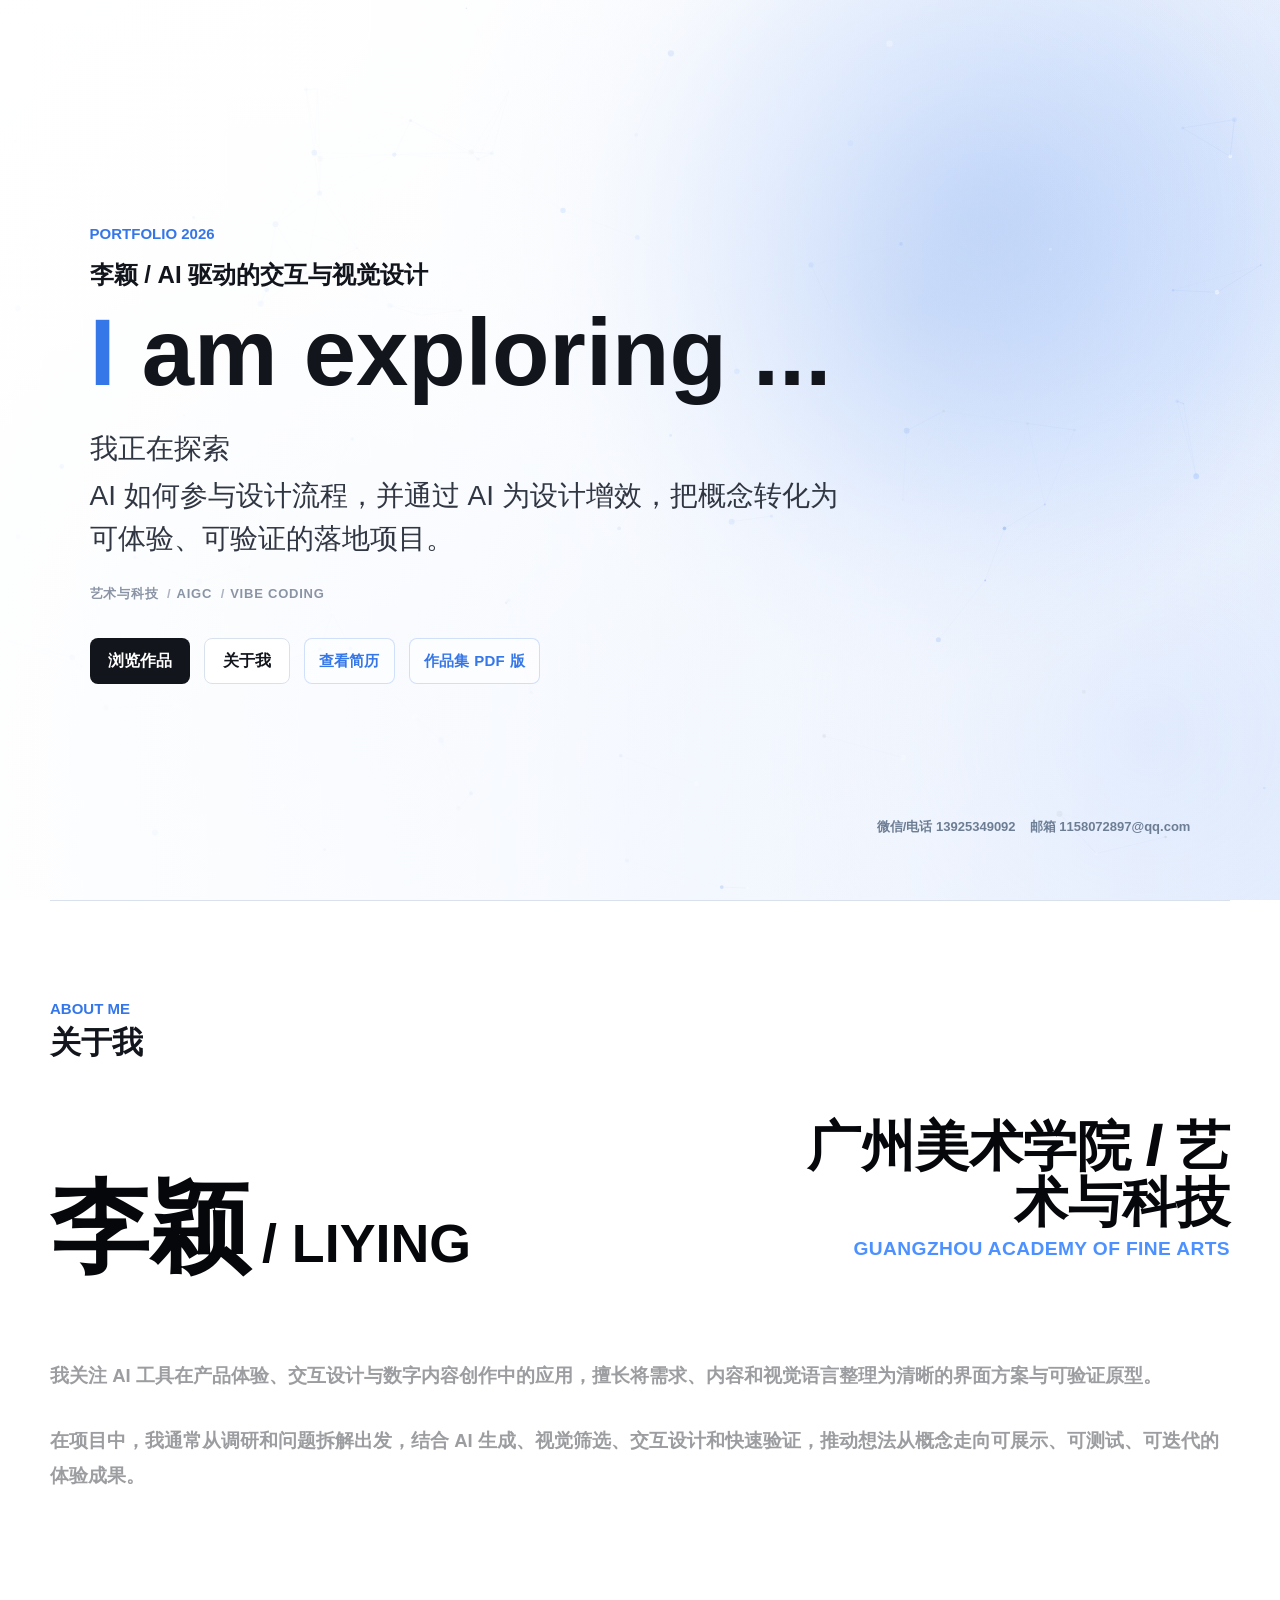
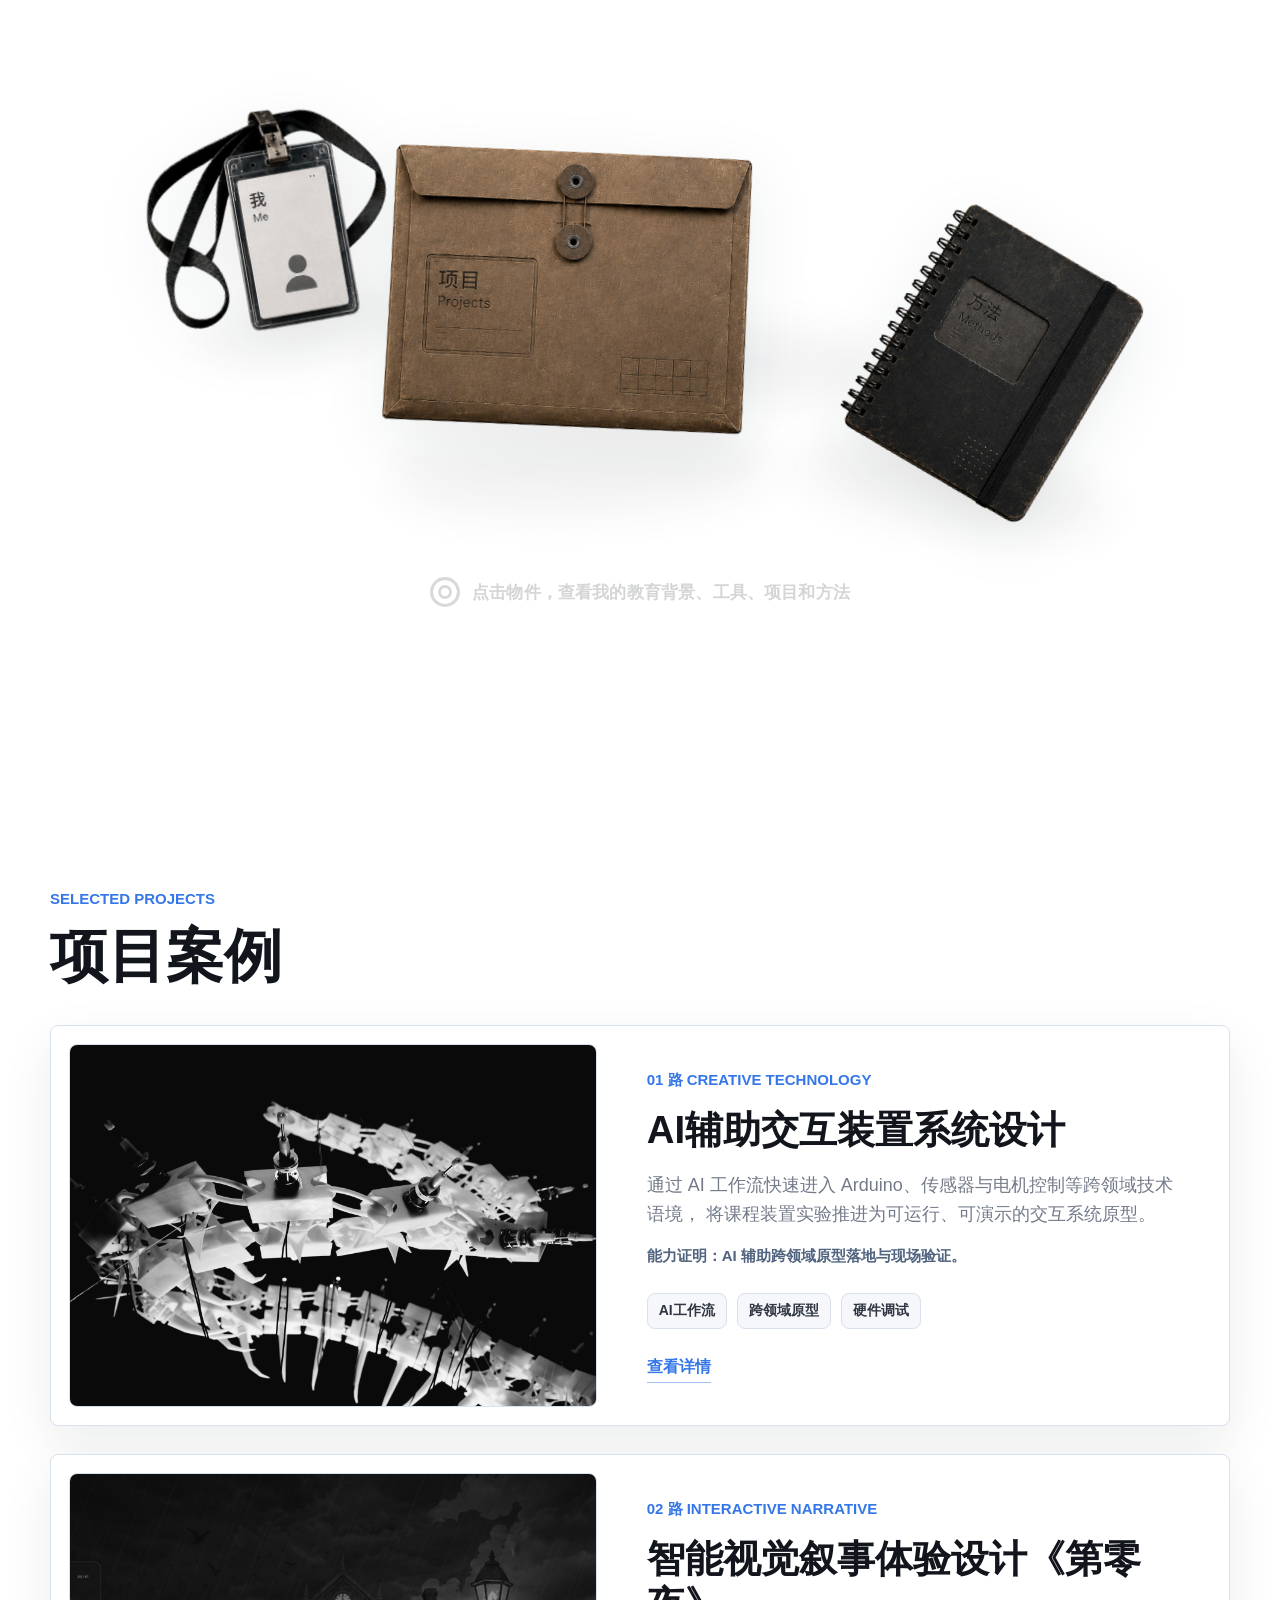
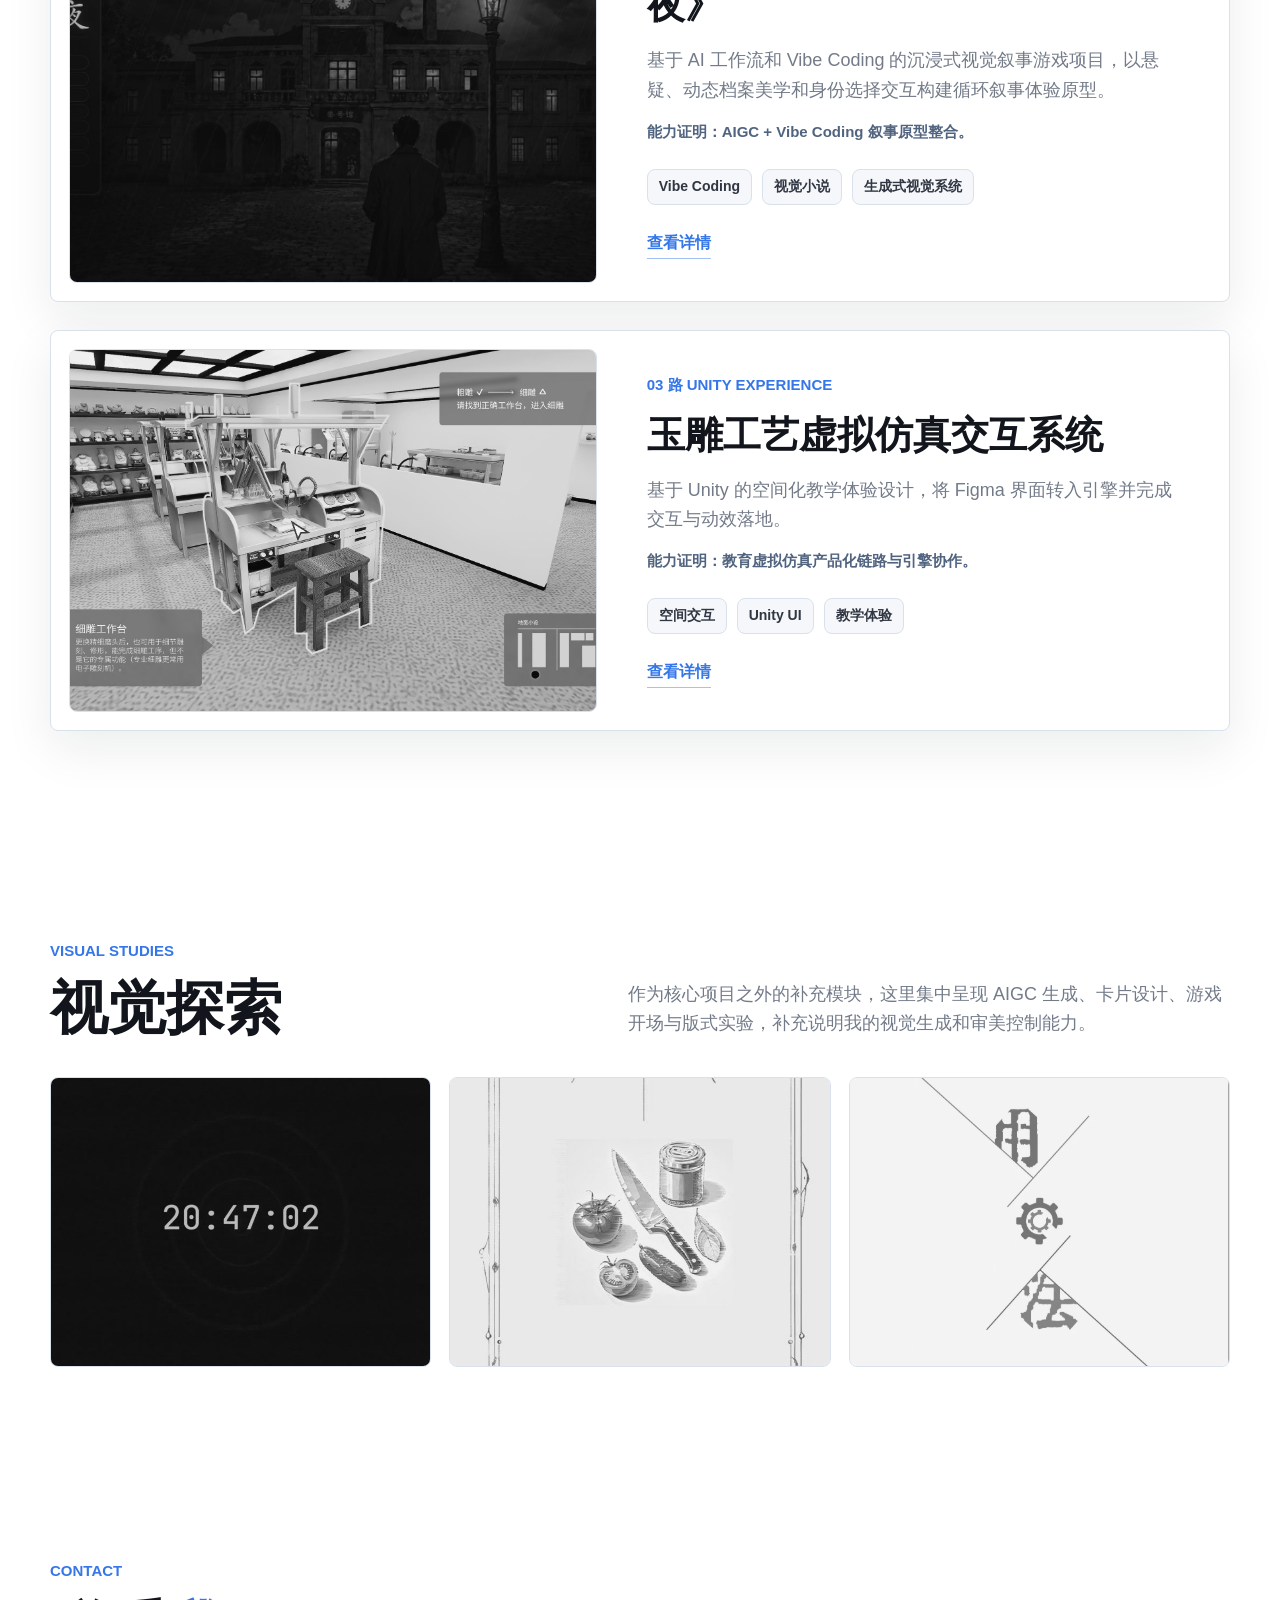
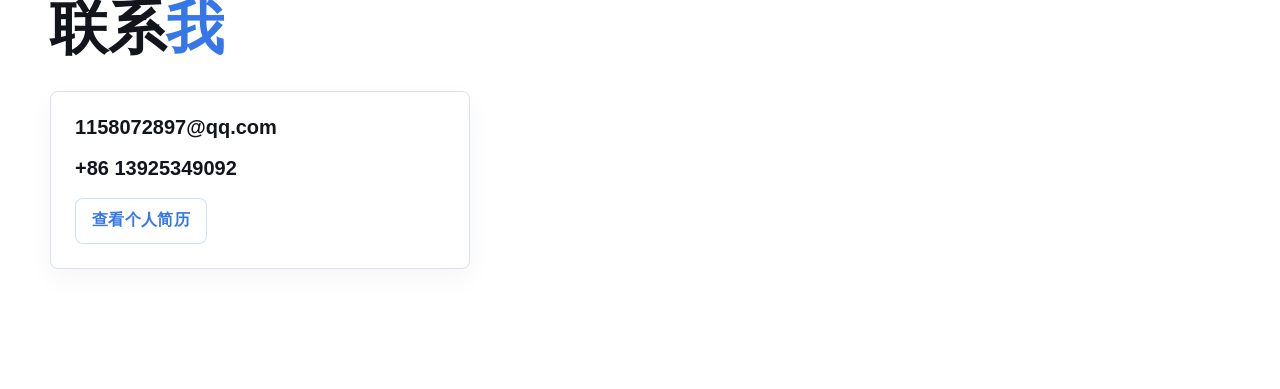
==== commit b04d02d3: "Update portfolio homepage assets and about interactions" ====
--- a/index.html
+++ b/index.html
@@ -17,15 +17,27 @@
         <div class="hero-wash"></div>
         <div class="hero-copy">
           <p class="eyebrow">Portfolio 2026</p>
-          <h1 class="hero-title"><span class="title-blue">I</span> am exploring …</h1>
+          <p class="hero-identity">李颖 / AI 驱动的交互与视觉设计</p>
+          <h1 class="hero-title"><span class="title-blue">I</span> am exploring ...</h1>
           <p class="lead hero-lead">
-            <span>我正在探索 AI 时代下的沉浸式交互体验与智能视觉叙事，</span>
-            <span>尝试通过 AIGC、动态视觉与交互系统构建具有情绪氛围与世界观感的体验原型。</span>
+            <span>我正在探索</span>
+            <span>AI 如何参与设计流程，并通过 AI 为设计增效，把概念转化为可体验、可验证的落地项目。</span>
+          </p>
+          <p class="hero-tags" aria-label="身份与能力标签">
+            <span>艺术与科技</span>
+            <span>AIGC</span>
+            <span>Vibe Coding</span>
           </p>
           <div class="hero-actions">
             <a class="button primary" href="#projects">浏览作品</a>
             <a class="button secondary" href="#about">关于我</a>
-          </div>
+            <a class="hero-resume-link" href="./assets/resume.jpg">查看简历</a>
+            <a class="hero-resume-link" href="./portfolio-pdf.html">作品集 PDF 版</a>
+          </div>
+        </div>
+        <div class="hero-contact" aria-label="首页联系方式">
+          <span>微信/电话 13925349092</span>
+          <a href="mailto:1158072897@qq.com">邮箱 1158072897@qq.com</a>
         </div>
       </section>
 
@@ -162,7 +174,7 @@
               <img loading="lazy" decoding="async" src="./assets/project-01-cover.jpg" alt="AI assisted interactive installation cover" />
             </div>
             <div class="project-info">
-              <p class="eyebrow">01 · Creative Technology</p>
+              <p class="eyebrow">01 路 Creative Technology</p>
               <h3>AI辅助交互装置系统设计</h3>
               <p>
                 通过 AI 工作流快速进入 Arduino、传感器与电机控制等跨领域技术语境，
@@ -183,7 +195,7 @@
               <img loading="lazy" decoding="async" src="./assets/project-02-cover.jpg" alt="The Zero Night narrative prototype cover" />
             </div>
             <div class="project-info">
-              <p class="eyebrow">02 · Interactive Narrative</p>
+              <p class="eyebrow">02 路 Interactive Narrative</p>
               <h3>智能视觉叙事体验设计《第零夜》</h3>
               <p>
                 基于 AI 工作流和 Vibe Coding 的沉浸式视觉叙事游戏项目，以悬疑、动态档案美学和身份选择交互构建循环叙事体验原型。
@@ -203,7 +215,7 @@
               <img loading="lazy" decoding="async" src="./assets/project-03-cover.jpg" alt="Jade carving virtual simulation cover" />
             </div>
             <div class="project-info">
-              <p class="eyebrow">03 · Unity Experience</p>
+              <p class="eyebrow">03 路 Unity Experience</p>
               <h3>玉雕工艺虚拟仿真交互系统</h3>
               <p>
                 基于 Unity 的空间化教学体验设计，将 Figma 界面转入引擎并完成交互与动效落地。
@@ -223,8 +235,8 @@
       <section class="section visual-section" id="visuals" aria-labelledby="visuals-title">
         <div class="section-heading split visual-heading">
           <div>
-          <p class="eyebrow">Visual studies</p>
-          <h2 id="visuals-title">视觉探索与生成实验</h2>
+            <p class="eyebrow">Visual studies</p>
+            <h2 id="visuals-title">视觉探索</h2>
           </div>
           <p>作为核心项目之外的补充模块，这里集中呈现 AIGC 生成、卡片设计、游戏开场与版式实验，补充说明我的视觉生成和审美控制能力。</p>
         </div>
@@ -247,7 +259,7 @@
           <a class="asset-frame visual-card" href="./visual-03.html" aria-label="查看视觉探索作品三">
             <img loading="lazy" decoding="async" src="./assets/visual-03.jpg" alt="Visual exploration 03" />
             <figcaption class="visual-tags">
-              <span>版式探索</span>
+              <span>版式设计</span>
               <span>宣传册</span>
             </figcaption>
           </a>
@@ -261,6 +273,7 @@
           <address class="contact-card">
             <a href="mailto:1158072897@qq.com">1158072897@qq.com</a>
             <a href="tel:+8613925349092">+86 13925349092</a>
+            <a class="contact-resume-link" href="./assets/resume.jpg">查看个人简历</a>
           </address>
         </div>
       </section>
--- a/styles.css
+++ b/styles.css
@@ -1,4 +1,4 @@
-:root {
+﻿:root {
   --ink: #12151c;
   --text: #303642;
   --muted: #737b89;
@@ -109,6 +109,15 @@
   animation: titleRise 1100ms ease-out both;
 }
 
+.hero-identity {
+  margin: 0 0 18px;
+  color: var(--ink);
+  font-size: clamp(18px, 2vw, 24px);
+  font-weight: 900;
+  line-height: 1.25;
+  animation: titleRise 1050ms cubic-bezier(0.16, 1, 0.3, 1) 120ms both;
+}
+
 .eyebrow {
   margin: 0 0 14px;
   color: var(--blue);
@@ -160,6 +169,35 @@
   animation-delay: 720ms;
 }
 
+.hero-lead span:nth-child(3) {
+  animation-delay: 900ms;
+}
+
+.hero-tags {
+  display: flex;
+  flex-wrap: wrap;
+  gap: 0;
+  margin-top: 22px;
+  color: var(--slate);
+  font-size: 13px;
+  font-weight: 800;
+  letter-spacing: 0.06em;
+  text-transform: uppercase;
+  animation: titleRise 1050ms cubic-bezier(0.16, 1, 0.3, 1) 860ms both;
+}
+
+.hero-tags span {
+  position: relative;
+  padding-right: 18px;
+}
+
+.hero-tags span:not(:last-child)::after {
+  content: "/";
+  position: absolute;
+  right: 5px;
+  color: rgba(138, 148, 165, 0.7);
+}
+
 h2 {
   font-size: clamp(34px, 5vw, 58px);
   line-height: 1.05;
@@ -185,11 +223,53 @@
 }
 
 .hero-actions {
+  position: relative;
+  z-index: 3;
   display: flex;
   flex-wrap: wrap;
   gap: 14px;
   margin-top: 34px;
   animation: titleRise 1200ms cubic-bezier(0.16, 1, 0.3, 1) 980ms both;
+}
+
+.hero-contact {
+  position: absolute;
+  right: clamp(20px, 7vw, 110px);
+  bottom: clamp(22px, 5vw, 70px);
+  z-index: 2;
+  display: flex;
+  flex-wrap: wrap;
+  justify-content: flex-end;
+  gap: 6px 14px;
+  max-width: 360px;
+  color: #6c7d94;
+  font-size: 13px;
+  font-weight: 700;
+  line-height: 1.5;
+  text-align: right;
+  animation: titleRise 1200ms cubic-bezier(0.16, 1, 0.3, 1) 1080ms both;
+}
+
+.hero > .hero-contact {
+  position: absolute;
+  right: clamp(20px, 7vw, 110px);
+  bottom: clamp(22px, 5vw, 70px);
+}
+
+.hero-contact a,
+.hero-contact span {
+  color: inherit;
+  font-size: inherit;
+  line-height: inherit;
+}
+
+.hero-contact a {
+  transition: color 220ms ease, transform 220ms ease;
+}
+
+.hero-contact a:hover {
+  color: var(--blue);
+  transform: translateY(-1px);
 }
 
 .button {
@@ -211,6 +291,32 @@
   border: 1px solid var(--line);
   color: var(--ink);
   background: #fff;
+}
+
+.hero-resume-link {
+  position: relative;
+  z-index: 3;
+  display: inline-flex;
+  align-items: center;
+  justify-content: center;
+  min-height: 46px;
+  border: 1px solid rgba(53, 119, 232, 0.22);
+  border-radius: 8px;
+  padding: 0 14px;
+  background: rgba(255, 255, 255, 0.56);
+  color: var(--blue);
+  font-size: 15px;
+  font-weight: 900;
+  letter-spacing: 0.02em;
+  transition: color 240ms ease, transform 240ms ease, border-color 240ms ease, background 240ms ease;
+}
+
+.hero-resume-link:hover,
+.hero-resume-link:focus-visible {
+  border-color: rgba(53, 119, 232, 0.42);
+  background: rgba(255, 255, 255, 0.86);
+  color: #1f6ff2;
+  transform: translateY(-2px);
 }
 
 #opening-canvas {
@@ -272,6 +378,11 @@
 .reveal-section .section-heading h2,
 .reveal-section .section-heading p,
 .reveal-section .about-object-stage,
+.reveal-section .about-sticky > *,
+.reveal-section .about-visual-panel,
+.reveal-section .about-explorer,
+.reveal-section .skill-module,
+.reveal-section .workflow-diagram,
 .reveal-section .ability-chain-card,
 .reveal-section .capability-grid article,
 .reveal-section .timeline article,
@@ -289,6 +400,11 @@
 .reveal-section.is-visible .section-heading h2,
 .reveal-section.is-visible .section-heading p,
 .reveal-section.is-visible .about-object-stage,
+.reveal-section.is-visible .about-sticky > *,
+.reveal-section.is-visible .about-visual-panel,
+.reveal-section.is-visible .about-explorer,
+.reveal-section.is-visible .skill-module,
+.reveal-section.is-visible .workflow-diagram,
 .reveal-section.is-visible .ability-chain-card,
 .reveal-section.is-visible .capability-grid article,
 .reveal-section.is-visible .timeline article,
@@ -300,6 +416,54 @@
 
 .reveal-section.is-visible .section-heading h2 {
   transition-delay: 90ms;
+}
+
+.reveal-section.is-visible .about-sticky .eyebrow {
+  transition-delay: 80ms;
+}
+
+.reveal-section.is-visible .about-sticky h2 {
+  transition-delay: 150ms;
+}
+
+.reveal-section.is-visible .about-role {
+  transition-delay: 220ms;
+}
+
+.reveal-section.is-visible .about-summary {
+  transition-delay: 300ms;
+}
+
+.reveal-section.is-visible .about-metrics {
+  transition-delay: 380ms;
+}
+
+.reveal-section.is-visible .about-visual-panel {
+  transition-delay: 260ms;
+}
+
+.reveal-section.is-visible .about-explorer {
+  transition-delay: 420ms;
+}
+
+.reveal-section.is-visible .skill-module:nth-child(1) {
+  transition-delay: 500ms;
+}
+
+.reveal-section.is-visible .skill-module:nth-child(2) {
+  transition-delay: 570ms;
+}
+
+.reveal-section.is-visible .skill-module:nth-child(3) {
+  transition-delay: 640ms;
+}
+
+.reveal-section.is-visible .skill-module:nth-child(4) {
+  transition-delay: 710ms;
+}
+
+.reveal-section.is-visible .workflow-diagram {
+  transition-delay: 780ms;
 }
 
 .reveal-section.is-visible .section-heading p:nth-of-type(1) {
@@ -611,11 +775,15 @@
 
 .about-object-hint::before {
   content: "";
-  width: 19px;
-  height: 19px;
+  flex: 0 0 auto;
+  width: 24px;
+  height: 24px;
   border: 3px solid rgba(18, 21, 28, 0.16);
   border-radius: 999px;
-  box-shadow: inset 0 0 0 4px #fff;
+  background: #fff;
+  box-shadow:
+    inset 0 0 0 5px #fff,
+    inset 0 0 0 8px rgba(18, 21, 28, 0.16);
 }
 
 .about-object-card {
@@ -794,6 +962,12 @@
 
 .about-project-card-body p span {
   color: #2f7bff;
+  white-space: nowrap;
+}
+
+.about-project-card-body p .keep-together {
+  color: inherit;
+  white-space: nowrap;
 }
 
 .about-card-method {
@@ -914,6 +1088,413 @@
 
 .capability-section {
   border-top: 1px solid var(--line);
+}
+
+.about-lab {
+  position: relative;
+  --about-cursor-x: 50%;
+  --about-cursor-y: 50%;
+}
+
+.about-lab::before {
+  content: "";
+  position: absolute;
+  inset: 0 calc(50% - 50vw);
+  z-index: -1;
+  pointer-events: none;
+  background:
+    linear-gradient(180deg, #fff 0%, rgba(247, 250, 255, 0.78) 48%, #fff 100%),
+    linear-gradient(90deg, rgba(53, 119, 232, 0.06) 1px, transparent 1px),
+    linear-gradient(180deg, rgba(53, 119, 232, 0.05) 1px, transparent 1px);
+  background-size: auto, 72px 72px, 72px 72px;
+}
+
+.about-hero-grid {
+  display: grid;
+  grid-template-columns: minmax(0, 0.95fr) minmax(360px, 1.05fr);
+  gap: clamp(34px, 6vw, 86px);
+  align-items: start;
+}
+
+.about-sticky {
+  position: sticky;
+  top: 42px;
+  min-width: 0;
+}
+
+.about-sticky h2 {
+  font-size: clamp(54px, 7vw, 92px);
+  line-height: 0.94;
+}
+
+.about-role {
+  margin-top: 22px;
+  color: var(--ink);
+  font-size: clamp(22px, 3.1vw, 38px);
+  font-weight: 800;
+  line-height: 1.14;
+  overflow-wrap: anywhere;
+}
+
+.about-summary {
+  max-width: 680px;
+  margin-top: 24px;
+  color: var(--text);
+  font-size: clamp(17px, 1.65vw, 21px);
+  line-height: 1.72;
+}
+
+.about-metrics {
+  display: grid;
+  grid-template-columns: repeat(3, minmax(0, 1fr));
+  gap: 10px;
+  margin-top: 32px;
+}
+
+.about-metrics div {
+  min-height: 126px;
+  border: 1px solid rgba(217, 225, 237, 0.92);
+  border-radius: 8px;
+  background: rgba(255, 255, 255, 0.78);
+  padding: 16px;
+  transition: transform 420ms ease, border-color 420ms ease, box-shadow 420ms ease;
+}
+
+.about-metrics div:hover {
+  border-color: rgba(53, 119, 232, 0.32);
+  box-shadow: 0 18px 46px rgba(18, 21, 28, 0.08);
+  transform: translateY(-4px);
+}
+
+.about-metrics span,
+.skill-module > span,
+.workflow-diagram span {
+  color: var(--blue);
+  font-size: 12px;
+  font-weight: 800;
+  letter-spacing: 0;
+  text-transform: uppercase;
+}
+
+.about-metrics strong {
+  display: block;
+  margin-top: 24px;
+  color: var(--ink);
+  font-size: 16px;
+}
+
+.about-metrics small {
+  display: block;
+  margin-top: 6px;
+  color: var(--muted);
+  font-size: 13px;
+  line-height: 1.42;
+}
+
+.about-visual-panel {
+  position: relative;
+  overflow: hidden;
+  min-width: 0;
+  min-height: 560px;
+  border: 1px solid rgba(217, 225, 237, 0.92);
+  border-radius: 8px;
+  background:
+    linear-gradient(145deg, rgba(255, 255, 255, 0.92), rgba(243, 248, 255, 0.92)),
+    #fff;
+  box-shadow: 0 30px 80px rgba(18, 21, 28, 0.08);
+}
+
+.about-visual-panel::before {
+  content: "";
+  position: absolute;
+  inset: 24px;
+  border: 1px solid rgba(53, 119, 232, 0.1);
+  background:
+    linear-gradient(90deg, rgba(53, 119, 232, 0.08) 1px, transparent 1px),
+    linear-gradient(180deg, rgba(15, 159, 131, 0.08) 1px, transparent 1px);
+  background-size: 48px 48px;
+}
+
+.about-visual-panel::after {
+  content: "";
+  position: absolute;
+  left: var(--about-cursor-x);
+  top: 0;
+  width: 1px;
+  height: 100%;
+  background: linear-gradient(180deg, transparent, rgba(53, 119, 232, 0.34), transparent);
+  opacity: 0.72;
+  transition: left 160ms ease;
+}
+
+.about-orbit {
+  position: absolute;
+  inset: 42px;
+  transition: transform 520ms ease;
+}
+
+.about-visual-panel:hover .about-orbit {
+  transform: translateY(-4px);
+}
+
+.about-orbit span {
+  position: absolute;
+  left: 50%;
+  top: 50%;
+  border: 1px solid rgba(217, 225, 237, 0.94);
+  border-radius: 8px;
+  background: rgba(255, 255, 255, 0.8);
+  color: #53657d;
+  backdrop-filter: blur(16px);
+  font-size: 13px;
+  font-weight: 800;
+  padding: 10px 12px;
+  transform: translate(-50%, -50%);
+  animation: aboutFloat 7s ease-in-out infinite;
+  animation-delay: calc(var(--i) * -680ms);
+}
+
+.about-orbit span:nth-child(1) {
+  left: 56%;
+  top: 18%;
+}
+
+.about-orbit span:nth-child(2) {
+  left: 78%;
+  top: 34%;
+}
+
+.about-orbit span:nth-child(3) {
+  left: 75%;
+  top: 64%;
+}
+
+.about-orbit span:nth-child(4) {
+  left: 48%;
+  top: 78%;
+}
+
+.about-orbit span:nth-child(5) {
+  left: 23%;
+  top: 58%;
+}
+
+.about-orbit span:nth-child(6) {
+  left: 28%;
+  top: 28%;
+}
+
+.about-orbit span:nth-child(1) {
+  border-color: rgba(53, 119, 232, 0.28);
+  color: #2f73df;
+}
+
+.about-orbit span:nth-child(3),
+.about-orbit span:nth-child(6) {
+  border-color: rgba(15, 159, 131, 0.24);
+  color: #16896c;
+}
+
+.about-signal-card {
+  position: absolute;
+  left: 36px;
+  right: 36px;
+  bottom: 36px;
+  border: 1px solid rgba(217, 225, 237, 0.96);
+  border-radius: 8px;
+  background: rgba(255, 255, 255, 0.78);
+  backdrop-filter: blur(20px);
+  padding: 22px;
+}
+
+.about-signal-card span {
+  color: #8192a8;
+  font-size: 12px;
+  font-weight: 800;
+  text-transform: uppercase;
+}
+
+.about-signal-card strong {
+  display: block;
+  margin-top: 10px;
+  color: var(--ink);
+  font-size: clamp(22px, 2.5vw, 32px);
+  line-height: 1.14;
+  overflow-wrap: anywhere;
+}
+
+.about-explorer {
+  min-width: 0;
+  margin-top: 34px;
+  border: 1px solid rgba(217, 225, 237, 0.96);
+  border-radius: 8px;
+  background: rgba(255, 255, 255, 0.86);
+  box-shadow: 0 20px 58px rgba(18, 21, 28, 0.06);
+  padding: 10px;
+}
+
+.about-tabs {
+  display: grid;
+  grid-template-columns: repeat(5, minmax(0, 1fr));
+  gap: 6px;
+  border-bottom: 1px solid rgba(217, 225, 237, 0.88);
+  padding-bottom: 10px;
+}
+
+.about-tab {
+  min-height: 42px;
+  border: 0;
+  border-radius: 8px;
+  background: transparent;
+  color: #6c7f99;
+  cursor: pointer;
+  font: inherit;
+  font-size: 14px;
+  font-weight: 800;
+  transition: color 320ms ease, background 320ms ease, transform 320ms ease;
+}
+
+.about-tab:hover {
+  color: var(--ink);
+  background: rgba(245, 247, 250, 0.9);
+}
+
+.about-tab.is-active {
+  color: var(--ink);
+  background: #f1f6ff;
+}
+
+.about-panel {
+  display: grid;
+  grid-template-columns: minmax(0, 1.1fr) minmax(280px, 0.9fr);
+  gap: 34px;
+  align-items: end;
+  min-height: 270px;
+  padding: clamp(26px, 4vw, 42px);
+  opacity: 0;
+  transform: translateY(14px);
+  filter: blur(8px);
+  transition: opacity 360ms ease, transform 360ms cubic-bezier(0.16, 1, 0.3, 1), filter 360ms ease;
+}
+
+.about-panel[hidden] {
+  display: none;
+}
+
+.about-panel.is-active {
+  opacity: 1;
+  transform: translateY(0);
+  filter: blur(0);
+}
+
+.about-panel h3 {
+  max-width: 660px;
+  margin: 0 0 14px;
+  font-size: clamp(28px, 4vw, 48px);
+  line-height: 1.08;
+}
+
+.about-panel p:not(.chain-label) {
+  max-width: 700px;
+  color: var(--text);
+  font-size: clamp(17px, 1.8vw, 21px);
+}
+
+.about-panel-tags,
+.skill-tags {
+  display: flex;
+  flex-wrap: wrap;
+  gap: 8px;
+}
+
+.about-panel-tags span,
+.skill-tags span {
+  border: 1px solid rgba(217, 225, 237, 0.96);
+  border-radius: 8px;
+  background: rgba(248, 251, 255, 0.88);
+  color: #53657d;
+  font-size: 13px;
+  font-weight: 800;
+  padding: 8px 10px;
+  transition: border-color 320ms ease, color 320ms ease, background 320ms ease, transform 320ms ease;
+}
+
+.about-panel-tags span:hover,
+.skill-tags span:hover {
+  border-color: rgba(53, 119, 232, 0.28);
+  background: #fff;
+  color: #2f73df;
+  transform: translateY(-2px);
+}
+
+.skill-system {
+  display: grid;
+  grid-template-columns: repeat(4, minmax(0, 1fr));
+  gap: 14px;
+  margin-top: 24px;
+}
+
+.skill-module {
+  min-height: 210px;
+  border: 1px solid rgba(217, 225, 237, 0.94);
+  border-radius: 8px;
+  background: rgba(255, 255, 255, 0.78);
+  padding: 22px;
+  transition: transform 420ms ease, border-color 420ms ease, box-shadow 420ms ease;
+}
+
+.skill-module:hover {
+  border-color: rgba(15, 159, 131, 0.24);
+  box-shadow: 0 20px 52px rgba(18, 21, 28, 0.08);
+  transform: translateY(-5px);
+}
+
+.skill-module h3 {
+  margin: 42px 0 18px;
+  font-size: clamp(22px, 2.4vw, 30px);
+}
+
+.workflow-diagram {
+  display: grid;
+  grid-template-columns: repeat(4, minmax(0, 1fr));
+  gap: 0;
+  margin-top: 18px;
+  border: 1px solid rgba(217, 225, 237, 0.96);
+  border-radius: 8px;
+  background: rgba(255, 255, 255, 0.82);
+  overflow: hidden;
+}
+
+.workflow-diagram div {
+  position: relative;
+  min-height: 120px;
+  padding: 22px;
+}
+
+.workflow-diagram div:not(:last-child) {
+  border-right: 1px solid rgba(217, 225, 237, 0.92);
+}
+
+.workflow-diagram div:not(:last-child)::after {
+  content: "";
+  position: absolute;
+  right: -5px;
+  top: 50%;
+  z-index: 1;
+  width: 10px;
+  height: 10px;
+  border-top: 1px solid rgba(53, 119, 232, 0.42);
+  border-right: 1px solid rgba(53, 119, 232, 0.42);
+  background: #fff;
+  transform: translateY(-50%) rotate(45deg);
+}
+
+.workflow-diagram strong {
+  display: block;
+  margin-top: 34px;
+  color: var(--ink);
+  font-size: 18px;
+  line-height: 1.36;
 }
 
 .ability-chain {
@@ -2671,6 +3252,33 @@
   font-weight: 800;
 }
 
+.contact-card .contact-resume-link {
+  position: relative;
+  z-index: 2;
+  display: inline-flex;
+  align-items: center;
+  justify-content: center;
+  justify-self: start;
+  min-height: 46px;
+  border: 1px solid rgba(53, 119, 232, 0.22);
+  border-radius: 8px;
+  padding: 0 16px;
+  background: rgba(255, 255, 255, 0.72);
+  color: var(--blue);
+  font-size: 16px;
+  font-weight: 900;
+  letter-spacing: 0.02em;
+  transition: color 240ms ease, transform 240ms ease, border-color 240ms ease, background 240ms ease;
+}
+
+.contact-card .contact-resume-link:hover,
+.contact-card .contact-resume-link:focus-visible {
+  border-color: rgba(53, 119, 232, 0.42);
+  background: rgba(255, 255, 255, 0.92);
+  color: #1f6ff2;
+  transform: translateY(-2px);
+}
+
 .zero-night-page {
   background:
     radial-gradient(ellipse at 82% 12%, rgba(53, 119, 232, 0.12), transparent 34%),
@@ -3396,51 +4004,6 @@
   }
 }
 
-@keyframes objectFloatA {
-  0%,
-  100% {
-    translate: 0 0;
-  }
-
-  50% {
-    translate: 0 -8px;
-  }
-}
-
-@keyframes objectFloatB {
-  0%,
-  100% {
-    translate: 0 0;
-  }
-
-  50% {
-    translate: 0 -6px;
-  }
-}
-
-@keyframes objectFloatC {
-  0%,
-  100% {
-    translate: 0 0;
-  }
-
-  50% {
-    translate: 0 -10px;
-  }
-}
-
-@keyframes aboutCardIn {
-  from {
-    opacity: 0;
-    transform: translateX(24px);
-  }
-
-  to {
-    opacity: 1;
-    transform: translateX(0);
-  }
-}
-
 @keyframes bluePulse {
   0%,
   100% {
@@ -3454,14 +4017,71 @@
   }
 }
 
+@keyframes aboutFloat {
+  0%,
+  100% {
+    transform: translate(-50%, -50%) translateY(0);
+  }
+
+  50% {
+    transform: translate(-50%, -50%) translateY(-8px);
+  }
+}
+
+@keyframes objectFloatA {
+  0%,
+  100% {
+    translate: 0 0;
+  }
+
+  50% {
+    translate: 0 -8px;
+  }
+}
+
+@keyframes objectFloatB {
+  0%,
+  100% {
+    translate: 0 0;
+  }
+
+  50% {
+    translate: 0 -6px;
+  }
+}
+
+@keyframes objectFloatC {
+  0%,
+  100% {
+    translate: 0 0;
+  }
+
+  50% {
+    translate: 0 -10px;
+  }
+}
+
+@keyframes aboutCardIn {
+  from {
+    opacity: 0;
+    transform: translateX(24px);
+  }
+
+  to {
+    opacity: 1;
+    transform: translateX(0);
+  }
+}
+
 @media (max-width: 920px) {
   .hero,
-  .zero-marquee-track,
   .project-card,
   .project-card.featured,
   .section-heading.split,
   .contact-section,
   .about-object-stage,
+  .about-hero-grid,
+  .about-panel,
   .detail-hero,
   .visual-display-grid,
   .case-overview-grid,
@@ -3482,6 +4102,93 @@
     min-height: 760px;
   }
 
+  .about-sticky {
+    position: static;
+  }
+
+  .about-title-row {
+    grid-template-columns: 1fr;
+    gap: 22px;
+  }
+
+  .about-title-row h2 {
+    font-size: clamp(58px, 13vw, 92px);
+  }
+
+  .about-school {
+    align-items: flex-start;
+    text-align: left;
+  }
+
+  .about-school strong {
+    font-size: clamp(32px, 7vw, 48px);
+  }
+
+  .about-copy {
+    margin-top: 42px;
+  }
+
+  .about-object-stage {
+    gap: 14px;
+    min-height: auto;
+  }
+
+  .about-object-stage::before {
+    right: 6%;
+    bottom: 34%;
+  }
+
+  .about-object-display {
+    min-height: clamp(460px, 72vw, 600px);
+  }
+
+  .about-object-drawer {
+    position: static;
+    width: 100%;
+    min-height: auto;
+    padding: 0;
+    pointer-events: auto;
+  }
+
+  .about-object-drawer::before {
+    display: none;
+  }
+
+  .about-object-prompt {
+    max-width: none;
+    margin: 18px 0 0;
+  }
+
+  .about-object-card {
+    margin-top: 18px;
+    padding: 34px 30px 34px 38px;
+  }
+
+  .about-me-card-body,
+  .about-project-card-body,
+  .about-method-head {
+    grid-template-columns: 1fr;
+    gap: 24px;
+    margin-top: 48px;
+  }
+
+  .about-me-photo {
+    max-width: 210px;
+  }
+
+  .about-tools-grid {
+    grid-template-columns: repeat(4, minmax(70px, 1fr));
+  }
+
+  .about-method-flow {
+    grid-template-columns: repeat(3, 1fr);
+    margin-top: 46px;
+  }
+
+  .about-visual-panel {
+    min-height: 460px;
+  }
+
   .overview-strip {
     grid-template-columns: repeat(2, minmax(0, 1fr));
   }
@@ -3533,6 +4240,8 @@
 
   .capability-grid,
   .capability-visual-grid,
+  .skill-system,
+  .workflow-diagram,
   .timeline,
   .workflow-map,
   .gallery,
@@ -3555,28 +4264,6 @@
     min-height: auto;
   }
 
-  .about-title-row {
-    grid-template-columns: 1fr;
-    gap: 22px;
-  }
-
-  .about-title-row h2 {
-    font-size: clamp(58px, 13vw, 92px);
-  }
-
-  .about-school {
-    align-items: flex-start;
-    text-align: left;
-  }
-
-  .about-school strong {
-    font-size: clamp(32px, 7vw, 48px);
-  }
-
-  .about-copy {
-    margin-top: 42px;
-  }
-
   .zero-premise-title {
     position: static;
   }
@@ -3591,63 +4278,6 @@
 
   .zero-asset-identity {
     grid-row: auto;
-  }
-
-  .about-object-stage {
-    gap: 14px;
-    min-height: auto;
-  }
-
-  .about-object-stage::before {
-    right: 6%;
-    bottom: 34%;
-  }
-
-  .about-object-display {
-    min-height: clamp(460px, 72vw, 600px);
-  }
-
-  .about-object-drawer {
-    position: static;
-    width: 100%;
-    min-height: auto;
-    padding: 0;
-    pointer-events: auto;
-  }
-
-  .about-object-drawer::before {
-    display: none;
-  }
-
-  .about-object-prompt {
-    max-width: none;
-    margin: 18px 0 0;
-  }
-
-  .about-object-card {
-    margin-top: 18px;
-    padding: 34px 30px 34px 38px;
-  }
-
-  .about-me-card-body,
-  .about-project-card-body,
-  .about-method-head {
-    grid-template-columns: 1fr;
-    gap: 24px;
-    margin-top: 48px;
-  }
-
-  .about-me-photo {
-    max-width: 210px;
-  }
-
-  .about-tools-grid {
-    grid-template-columns: repeat(4, minmax(70px, 1fr));
-  }
-
-  .about-method-flow {
-    grid-template-columns: repeat(3, 1fr);
-    margin-top: 46px;
   }
 
   .zero-prop-pool {
@@ -3757,19 +4387,54 @@
 
   .hero-title {
     max-width: 100%;
-    white-space: nowrap;
   }
 
   .hero-lead span {
     overflow-wrap: anywhere;
   }
 
+  .hero-identity {
+    margin-bottom: 16px;
+    font-size: 18px;
+  }
+
+  .hero-tags {
+    gap: 8px 0;
+    font-size: 12px;
+    line-height: 1.6;
+  }
+
+  .hero-tags span {
+    padding-right: 14px;
+  }
+
+  .hero-actions {
+    align-items: center;
+    gap: 10px 12px;
+  }
+
+  .hero-contact,
+  .hero > .hero-contact {
+    position: static;
+    justify-content: flex-start;
+    max-width: 100%;
+    margin-top: 18px;
+    text-align: left;
+  }
+
+  .hero-resume-link {
+    min-height: 40px;
+  }
+
   .section {
     padding: 68px 0;
   }
 
   .capability-grid,
   .capability-visual-grid,
+  .about-metrics,
+  .skill-system,
+  .workflow-diagram,
   .timeline,
   .workflow-map,
   .gallery,
@@ -3792,6 +4457,47 @@
     padding: 12px;
   }
 
+  .about-tabs {
+    display: flex;
+    overflow-x: auto;
+    padding-bottom: 8px;
+    scrollbar-width: none;
+  }
+
+  .about-tabs::-webkit-scrollbar {
+    display: none;
+  }
+
+  .about-tab {
+    flex: 0 0 auto;
+    min-width: 104px;
+  }
+
+  .about-panel {
+    min-height: auto;
+    padding: 24px 12px 18px;
+  }
+
+  .about-sticky h2 {
+    font-size: clamp(48px, 15vw, 62px);
+  }
+
+  .about-role {
+    font-size: 22px;
+    line-height: 1.18;
+    max-width: 18ch;
+  }
+
+  .about-summary {
+    font-size: 17px;
+    line-height: 1.7;
+    max-width: 34ch;
+  }
+
+  .about-visual-panel {
+    min-height: 390px;
+  }
+
   .about-object-stage {
     margin: 36px 0 54px;
   }
@@ -3871,6 +4577,40 @@
     font-size: 26px;
   }
 
+  .about-orbit {
+    inset: 22px;
+  }
+
+  .about-signal-card {
+    left: 20px;
+    right: 20px;
+    bottom: 20px;
+  }
+
+  .about-signal-card strong {
+    font-size: 23px;
+  }
+
+  .about-orbit span:nth-child(2) {
+    left: 72%;
+  }
+
+  .about-orbit span:nth-child(3) {
+    left: 70%;
+  }
+
+  .workflow-diagram div:not(:last-child) {
+    border-right: 0;
+    border-bottom: 1px solid rgba(217, 225, 237, 0.92);
+  }
+
+  .workflow-diagram div:not(:last-child)::after {
+    top: auto;
+    right: 50%;
+    bottom: -5px;
+    transform: translateX(50%) rotate(135deg);
+  }
+
   .ability-chain::before {
     left: 23px;
   }
@@ -4083,6 +4823,8 @@
 
 }
 
+
+
 @media (max-width: 380px) {
   h1 {
     font-size: clamp(32px, 9.4vw, 36px);
@@ -4100,13 +4842,17 @@
 
 @media (prefers-reduced-motion: reduce) {
   .hero-copy .eyebrow,
+  .hero-identity,
   .hero-title,
   .hero-lead span,
+  .hero-tags,
   .hero-actions,
   .title-blue {
     animation: none;
   }
 
+  .about-orbit span,
+  .zero-marquee-track,
   .project-card,
   .asset-frame,
   .asset-frame::before,
@@ -4114,12 +4860,21 @@
   .project-card .asset-frame img,
   .gallery .asset-frame img,
   .visual-tags,
+  .reveal-section .section-heading .eyebrow,
+  .reveal-section .section-heading h2,
+  .reveal-section .section-heading p,
+  .reveal-section .about-sticky > *,
+  .reveal-section .about-visual-panel,
+  .reveal-section .about-explorer,
+  .reveal-section .skill-module,
+  .reveal-section .workflow-diagram,
+  .about-tab,
+  .about-panel,
   .about-object,
   .about-object img,
   .about-object-panel,
-  .reveal-section .section-heading .eyebrow,
-  .reveal-section .section-heading h2,
-  .reveal-section .section-heading p,
+  .about-panel-tags span,
+  .skill-tags span,
   .reveal-section .capability-grid article,
   .reveal-section .timeline article,
   .reveal-section .workflow-map article,
@@ -4150,15 +4905,25 @@
   .project-card:hover,
   .gallery .asset-frame:hover,
   .text-link:hover,
+  .n-sustenance-card:hover,
+  .about-metrics div:hover,
+  .skill-module:hover,
   .about-object:hover,
   .about-object:focus-visible,
-  .n-sustenance-card:hover {
+  .about-panel-tags span:hover,
+  .skill-tags span:hover {
     transform: none;
   }
 
   .reveal-section .section-heading .eyebrow,
   .reveal-section .section-heading h2,
   .reveal-section .section-heading p,
+  .reveal-section .about-sticky > *,
+  .reveal-section .about-visual-panel,
+  .reveal-section .about-explorer,
+  .reveal-section .skill-module,
+  .reveal-section .workflow-diagram,
+  .about-panel,
   .about-object-panel,
   .reveal-section .capability-grid article,
   .reveal-section .timeline article,
@@ -4592,3 +5357,6 @@
     height: 210px;
   }
 }
+
+
+
